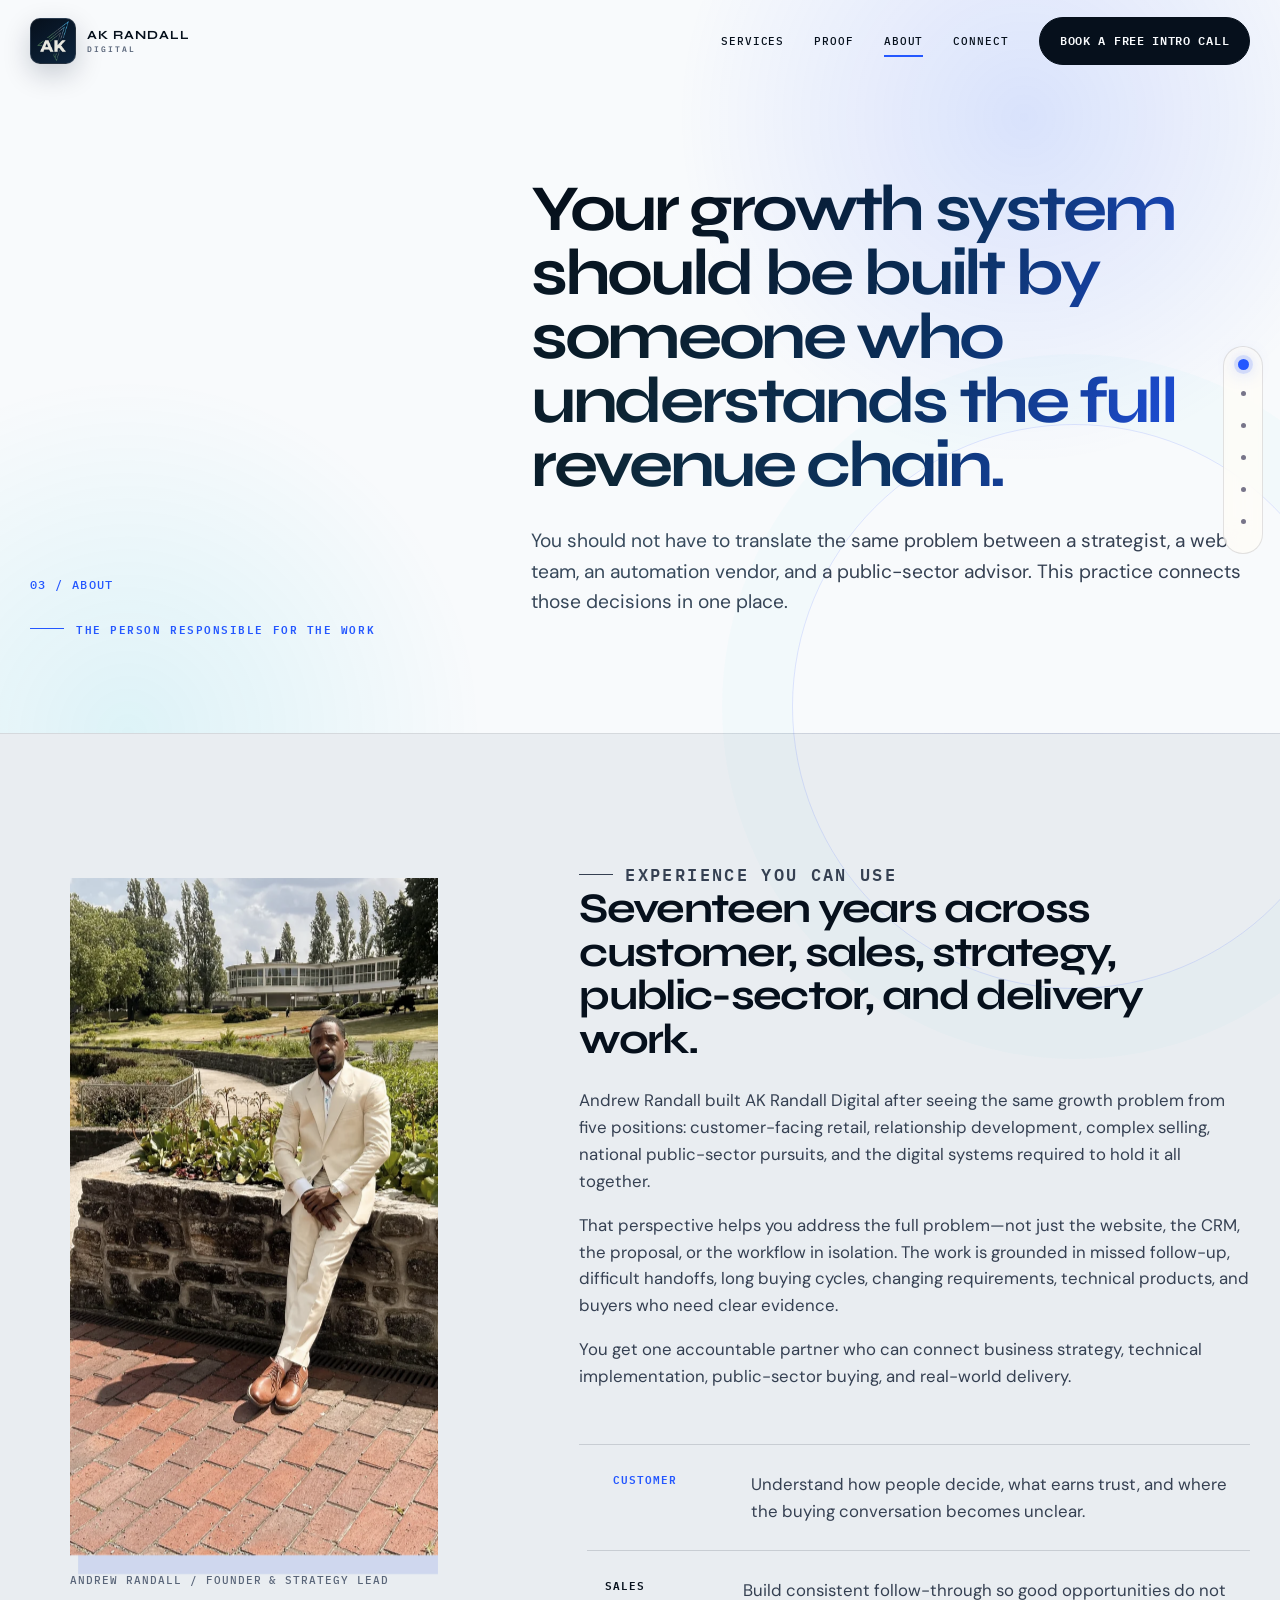
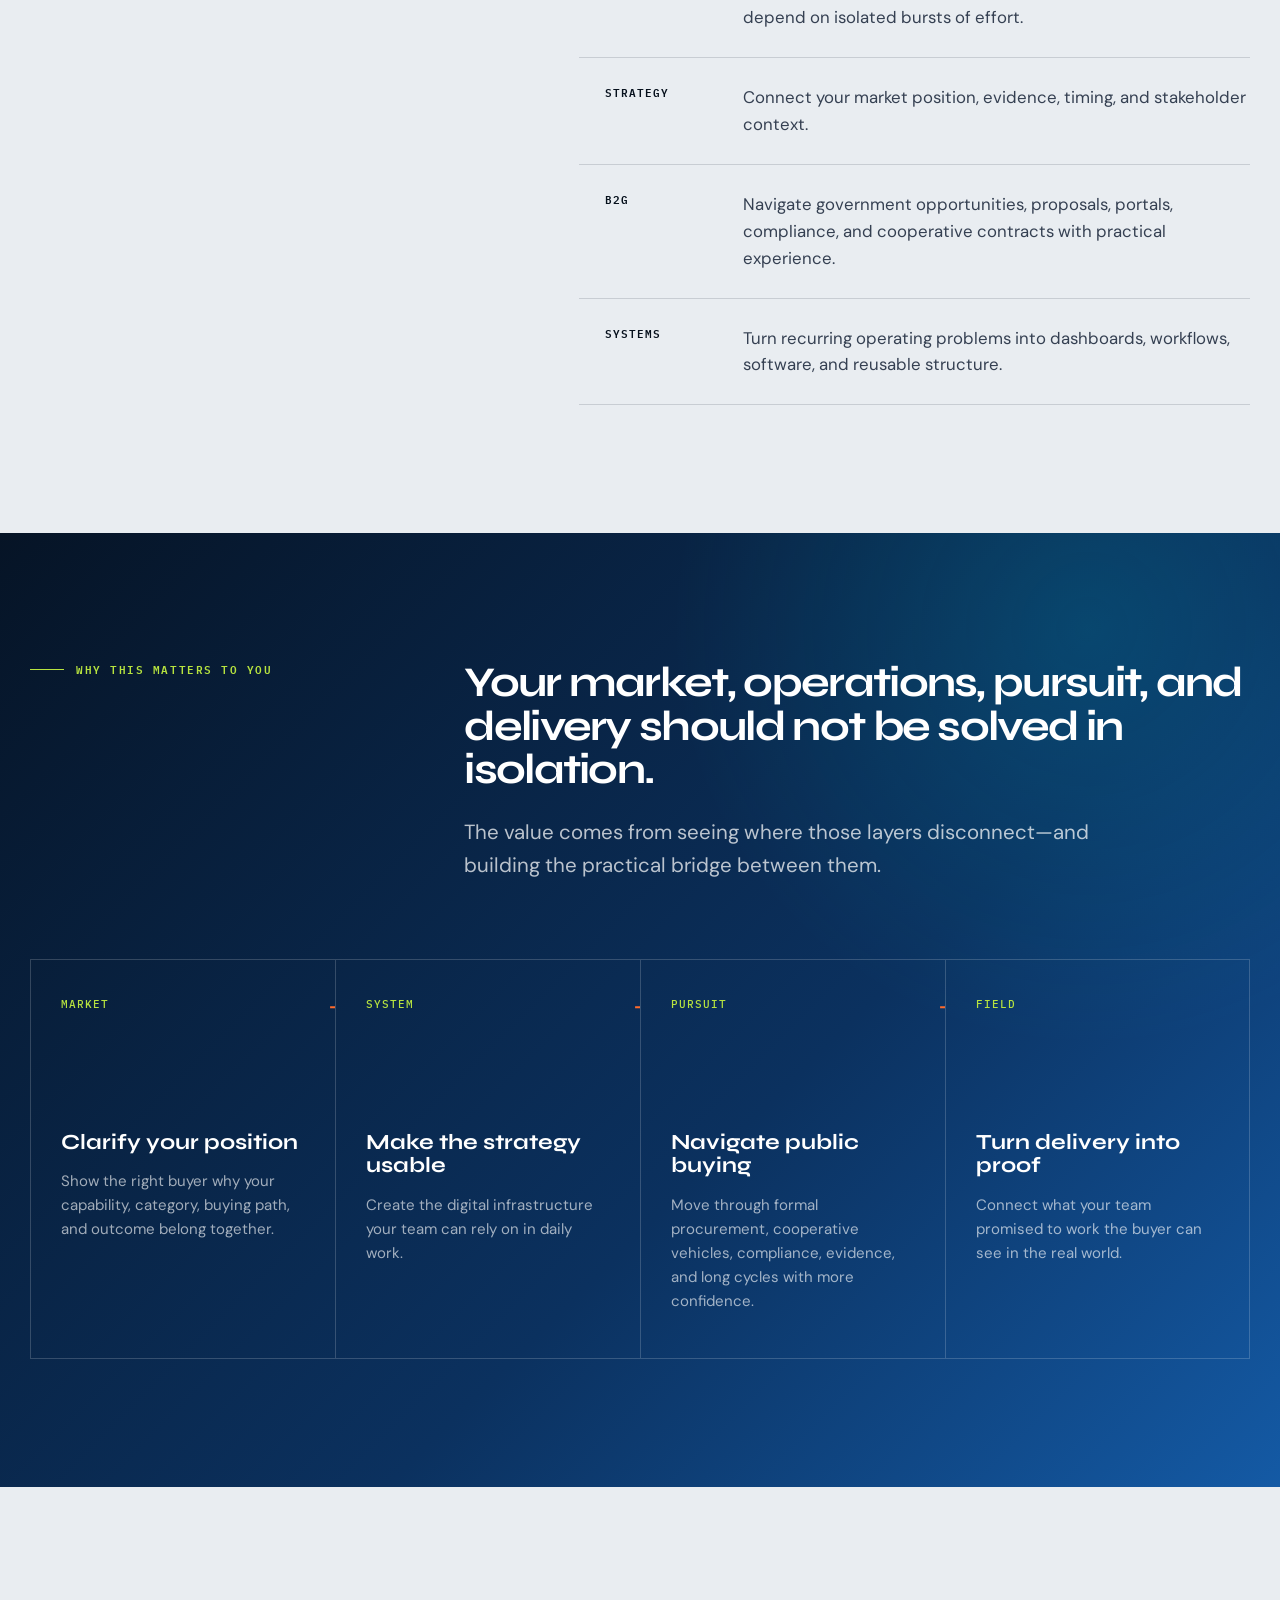
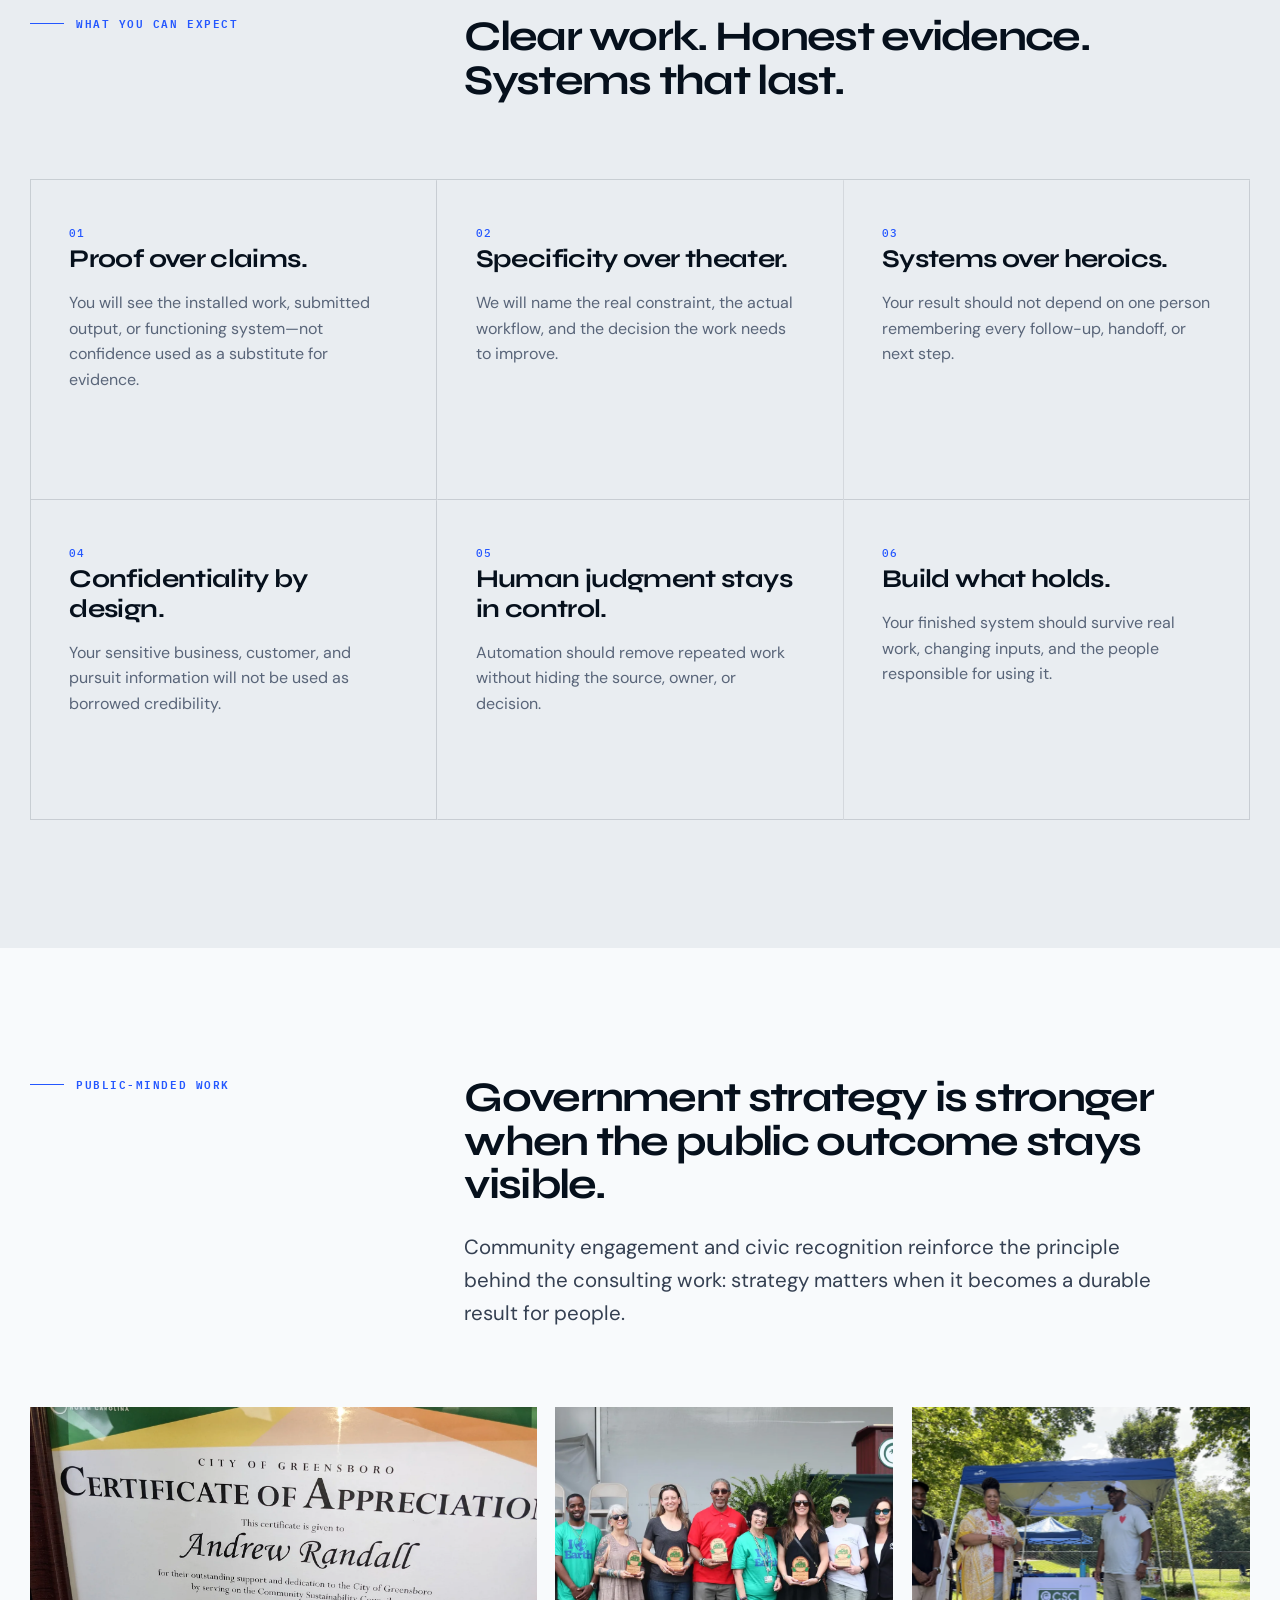
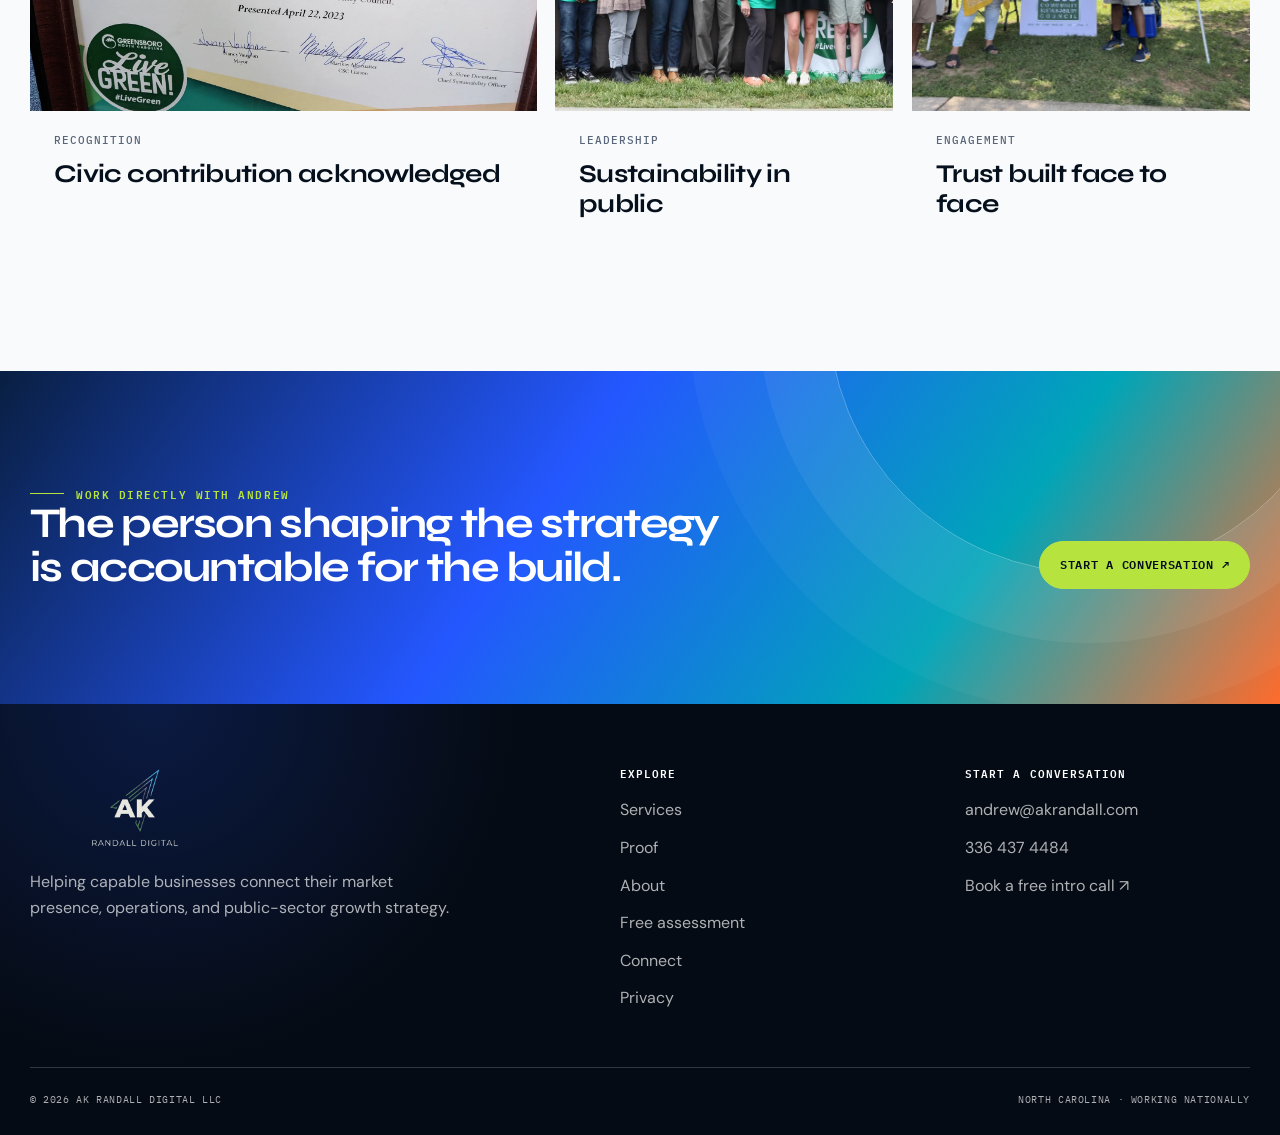
==== about.html @ aa9b0301 "install" ====
<!doctype html>
<html lang="en">
<head>
  <meta charset="utf-8"><meta name="viewport" content="width=device-width, initial-scale=1">
  <title>About Andrew Randall | AK Randall Digital</title>
  <meta name="description" content="Work directly with Andrew Randall across business strategy, digital systems, public-sector growth, and the practical work required to connect them.">
  <meta name="theme-color" content="#3D5AFE"><meta property="og:image" content="assets/brand/og-image.png"><link rel="icon" href="assets/brand/favicon.ico"><link rel="canonical" href="https://akrandall.com/about.html"><link rel="stylesheet" href="styles.css?v=20260721h"><script src="script.js?v=20260721h" defer></script>
</head>
<body>
  <a class="skip-link" href="#main">Skip to content</a>
  <header class="site-header"><div class="nav-shell"><a class="brand" href="index.html" aria-label="AK Randall Digital home"><span class="brand-mark" aria-hidden="true"><img src="akrandall_logo_pack_transparent/logo-mark-512.png" alt="" width="512" height="512"></span><span class="brand-wordmark"><strong>AK Randall</strong><small>Digital</small></span></a><button class="menu-toggle" type="button" aria-expanded="false" aria-controls="site-navigation" aria-label="Open navigation"><span></span></button><nav class="site-nav" id="site-navigation" aria-label="Primary navigation"><a href="services.html">Services</a><a href="work.html">Proof</a><a href="about.html" aria-current="page">About</a><a href="connect.html">Connect</a><a class="nav-cta" href="connect.html#schedule">Book a free intro call</a></nav></div></header>
  <main id="main">
    <section class="page-hero"><div class="wrap page-hero-grid"><div><span class="page-index">03 / ABOUT</span><p class="eyebrow" style="margin-top:24px">The person responsible for the work</p></div><div><h1 class="display">Your growth system should be built by someone who understands the full revenue chain.</h1><p class="page-intro">You should not have to translate the same problem between a strategist, a web team, an automation vendor, and a public-sector advisor. This practice connects those decisions in one place.</p></div></div></section>

    <section class="section"><div class="wrap bio-grid"><figure class="bio-photo" data-reveal><img src="assets/images/andrew-randall.webp" alt="Andrew Randall, founder of AK Randall Digital" width="1800" height="1350"><figcaption class="micro">Andrew Randall / Founder &amp; Strategy Lead</figcaption></figure><div class="bio-copy" data-reveal><p class="eyebrow">Experience you can use</p><h2 class="headline">Seventeen years across customer, sales, strategy, public-sector, and delivery work.</h2><p>Andrew Randall built AK Randall Digital after seeing the same growth problem from five positions: customer-facing retail, relationship development, complex selling, national public-sector pursuits, and the digital systems required to hold it all together.</p><p>That perspective helps you address the full problem—not just the website, the CRM, the proposal, or the workflow in isolation. The work is grounded in missed follow-up, difficult handoffs, long buying cycles, changing requirements, technical products, and buyers who need clear evidence.</p><p>You get one accountable partner who can connect business strategy, technical implementation, public-sector buying, and real-world delivery.</p><div class="timeline"><div class="timeline-item"><strong>Customer</strong><p>Understand how people decide, what earns trust, and where the buying conversation becomes unclear.</p></div><div class="timeline-item"><strong>Sales</strong><p>Build consistent follow-through so good opportunities do not depend on isolated bursts of effort.</p></div><div class="timeline-item"><strong>Strategy</strong><p>Connect your market position, evidence, timing, and stakeholder context.</p></div><div class="timeline-item"><strong>B2G</strong><p>Navigate government opportunities, proposals, portals, compliance, and cooperative contracts with practical experience.</p></div><div class="timeline-item"><strong>Systems</strong><p>Turn recurring operating problems into dashboards, workflows, software, and reusable structure.</p></div></div></div></div></section>

    <section class="section section--navy"><div class="wrap"><div class="section-heading" data-reveal><p class="eyebrow">Why this matters to you</p><div><h2 class="headline">Your market, operations, pursuit, and delivery should not be solved in isolation.</h2><p class="lead">The value comes from seeing where those layers disconnect—and building the practical bridge between them.</p></div></div><div class="chain"><article class="chain-step" data-reveal><span class="micro">MARKET</span><h3>Clarify your position</h3><p>Show the right buyer why your capability, category, buying path, and outcome belong together.</p></article><article class="chain-step" data-reveal><span class="micro">SYSTEM</span><h3>Make the strategy usable</h3><p>Create the digital infrastructure your team can rely on in daily work.</p></article><article class="chain-step" data-reveal><span class="micro">PURSUIT</span><h3>Navigate public buying</h3><p>Move through formal procurement, cooperative vehicles, compliance, evidence, and long cycles with more confidence.</p></article><article class="chain-step" data-reveal><span class="micro">FIELD</span><h3>Turn delivery into proof</h3><p>Connect what your team promised to work the buyer can see in the real world.</p></article></div></div></section>

    <section class="section"><div class="wrap"><div class="section-heading" data-reveal><p class="eyebrow">What you can expect</p><div><h2 class="headline">Clear work. Honest evidence. Systems that last.</h2></div></div><div class="values-grid"><article class="value-card" data-reveal><span class="card-number">01</span><h3 class="subhead">Proof over claims.</h3><p>You will see the installed work, submitted output, or functioning system—not confidence used as a substitute for evidence.</p></article><article class="value-card" data-reveal><span class="card-number">02</span><h3 class="subhead">Specificity over theater.</h3><p>We will name the real constraint, the actual workflow, and the decision the work needs to improve.</p></article><article class="value-card" data-reveal><span class="card-number">03</span><h3 class="subhead">Systems over heroics.</h3><p>Your result should not depend on one person remembering every follow-up, handoff, or next step.</p></article><article class="value-card" data-reveal><span class="card-number">04</span><h3 class="subhead">Confidentiality by design.</h3><p>Your sensitive business, customer, and pursuit information will not be used as borrowed credibility.</p></article><article class="value-card" data-reveal><span class="card-number">05</span><h3 class="subhead">Human judgment stays in control.</h3><p>Automation should remove repeated work without hiding the source, owner, or decision.</p></article><article class="value-card" data-reveal><span class="card-number">06</span><h3 class="subhead">Build what holds.</h3><p>Your finished system should survive real work, changing inputs, and the people responsible for using it.</p></article></div></div></section>

    <section class="section section--white"><div class="wrap"><div class="section-heading" data-reveal><p class="eyebrow">Public-minded work</p><div><h2 class="headline">Government strategy is stronger when the public outcome stays visible.</h2><p class="lead">Community engagement and civic recognition reinforce the principle behind the consulting work: strategy matters when it becomes a durable result for people.</p></div></div><div class="recognition-grid"><article class="recognition-card" data-reveal><img src="assets/images/civic-recognition.webp" alt="Certificate of appreciation recognizing civic contribution" loading="lazy"><div><p class="micro muted">Recognition</p><h3 class="subhead">Civic contribution acknowledged</h3></div></article><article class="recognition-card" data-reveal><img src="assets/images/community-leadership.webp" alt="Community environmental leadership award gathering" loading="lazy"><div><p class="micro muted">Leadership</p><h3 class="subhead">Sustainability in public</h3></div></article><article class="recognition-card" data-reveal><img src="assets/images/community-engagement.webp" alt="Community information and engagement table" loading="lazy"><div><p class="micro muted">Engagement</p><h3 class="subhead">Trust built face to face</h3></div></article></div></div></section>

    <section class="cta-band"><div class="wrap cta-grid"><div><p class="eyebrow">Work directly with Andrew</p><h2 class="headline">The person shaping the strategy is accountable for the build.</h2></div><a class="button button--sage" href="connect.html">Start a conversation ↗</a></div></section>
  </main>
  <footer class="site-footer"><div class="wrap"><div class="footer-grid"><div class="footer-brand"><img src="assets/brand/logo-header.webp" alt="AK Randall Digital" width="640" height="240"><p>Helping capable businesses connect their market presence, operations, and public-sector growth strategy.</p></div><nav class="footer-links" aria-label="Footer"><strong>Explore</strong><a href="services.html">Services</a><a href="work.html">Proof</a><a href="about.html">About</a><a href="assessment.html">Free assessment</a><a href="connect.html">Connect</a></nav><div class="footer-links"><strong>Start a conversation</strong><a href="mailto:andrew@akrandall.com">andrew@akrandall.com</a><a href="tel:+13364374484">336 437 4484</a><a href="connect.html#schedule">Book a free intro call ↗</a></div></div><div class="footer-bottom"><span>© <span data-year></span> AK Randall Digital LLC</span><span>North Carolina · Working nationally</span></div></div></footer>
</body></html>
---- styles.css ----
@import url('https://fonts.googleapis.com/css2?family=DM+Sans:opsz,wght@9..40,400;9..40,500;9..40,600&family=IBM+Plex+Mono:wght@400;500;600&family=Syne:wght@600;700;800&display=swap');

:root {
  --paper: #e9edf1;
  --paper-bright: #f8fafc;
  --ink: #06101c;
  --navy: #0a1d3b;
  --blue: #2457ff;
  --sage: #b7e33f;
  --violet: #246fa8;
  --coral: #ff6b2c;
  --cyan: #00b8d4;
  --muted: #596579;
  --line: rgba(6, 16, 28, 0.14);
  --line-light: rgba(255, 255, 255, 0.18);
  --display: 'Syne', sans-serif;
  --body: 'DM Sans', sans-serif;
  --mono: 'IBM Plex Mono', monospace;
  --wrap: min(1220px, calc(100% - 48px));
  --shadow: 0 34px 100px rgba(5, 22, 45, 0.2);
  --electric: linear-gradient(125deg, #091f42 0%, #2457ff 42%, #00a5b8 74%, #ff6b2c 100%);
}

* { box-sizing: border-box; }
html { scroll-behavior: smooth; }
body {
  margin: 0;
  color: var(--ink);
  background: var(--paper);
  font-family: var(--body);
  font-size: 16px;
  line-height: 1.6;
  -webkit-font-smoothing: antialiased;
}
body.has-pointer-ambient::before { content: ''; position: fixed; z-index: 150; inset: 0; pointer-events: none; background: radial-gradient(380px circle at var(--pointer-x,50vw) var(--pointer-y,50vh), rgba(64,214,255,.11), transparent 70%); mix-blend-mode: screen; }
body.nav-open { overflow: hidden; }
img, video { display: block; max-width: 100%; }
a { color: inherit; }
button, input, textarea { font: inherit; }
button { color: inherit; }
::selection { color: var(--ink); background: var(--sage); }

.skip-link {
  position: fixed;
  top: 10px;
  left: 10px;
  z-index: 1000;
  padding: 10px 14px;
  color: white;
  background: var(--ink);
  transform: translateY(-150%);
}
.skip-link:focus { transform: translateY(0); }
:focus-visible { outline: 3px solid var(--sage); outline-offset: 4px; }

.site-header {
  position: fixed;
  inset: 0 0 auto;
  z-index: 100;
  border-bottom: 1px solid transparent;
  transition: background .25s ease, border-color .25s ease, transform .25s ease;
}
.site-header.is-scrolled {
  background: rgba(233, 237, 241, .9);
  border-color: var(--line);
  backdrop-filter: blur(18px);
}
.nav-shell {
  width: var(--wrap);
  height: 82px;
  margin: auto;
  display: flex;
  align-items: center;
  justify-content: space-between;
  gap: 30px;
}
.brand { display: inline-flex; align-items: center; gap: 11px; color: var(--ink); text-decoration: none; }
.brand-mark { display: grid; flex: 0 0 46px; width: 46px; height: 46px; place-items: center; overflow: hidden; border: 1px solid rgba(255,255,255,.12); border-radius: 10px; background: linear-gradient(145deg,#06101c,#0d243d); box-shadow: 0 10px 28px rgba(5,22,45,.2); }
.brand-mark img { width: 40px; height: 40px; object-fit: contain; }
.brand-wordmark { display: grid; gap: 3px; line-height: 1; text-transform: uppercase; }
.brand-wordmark strong { font: 700 .78rem/1 var(--display); letter-spacing: .08em; }
.brand-wordmark small { color: var(--muted); font: 600 .52rem/1 var(--mono); letter-spacing: .24em; }
.site-nav { display: flex; align-items: center; gap: 30px; }
.site-nav > a:not(.nav-cta) {
  position: relative;
  color: var(--ink);
  font: 500 .71rem/1 var(--mono);
  letter-spacing: .08em;
  text-decoration: none;
  text-transform: uppercase;
}
.site-nav > a:not(.nav-cta)::after {
  content: '';
  position: absolute;
  top: calc(100% + 8px);
  left: 0;
  width: 100%;
  height: 2px;
  background: var(--blue);
  transform: scaleX(0);
  transform-origin: right;
  transition: transform .25s ease;
}
.site-nav > a:hover::after,
.site-nav > a[aria-current='page']::after { transform: scaleX(1); transform-origin: left; }
.nav-cta, .button {
  display: inline-flex;
  min-height: 48px;
  align-items: center;
  justify-content: center;
  gap: 10px;
  border: 1px solid var(--ink);
  border-radius: 100px;
  padding: 13px 20px;
  color: var(--paper-bright);
  background: var(--ink);
  font: 600 .72rem/1 var(--mono);
  letter-spacing: .06em;
  text-decoration: none;
  text-transform: uppercase;
  transition: transform .2s ease, color .2s ease, background .2s ease;
}
.button:hover, .nav-cta:hover { transform: translate3d(var(--mag-x,0),calc(var(--mag-y,0) - 2px),0); background: var(--navy); }
.button, .nav-cta { transform: translate3d(var(--mag-x,0),var(--mag-y,0),0); will-change: transform; }
.button--blue { border-color: var(--blue); background: linear-gradient(120deg,var(--blue),#087fbd); box-shadow: 0 12px 34px rgba(36,87,255,.24); }
.button--sage { border-color: var(--sage); color: var(--ink); background: var(--sage); }
.button--ghost { border-color: var(--line); color: var(--ink); background: transparent; }
.button--ghost:hover { color: white; background: var(--ink); }
.button--light { border-color: white; color: var(--ink); background: white; }
.menu-toggle {
  display: none;
  width: 46px;
  height: 46px;
  border: 1px solid var(--line);
  border-radius: 50%;
  background: transparent;
}
.menu-toggle span,
.menu-toggle::before,
.menu-toggle::after {
  content: '';
  display: block;
  width: 18px;
  height: 1px;
  margin: 5px auto;
  background: currentColor;
  transition: transform .2s ease, opacity .2s ease;
}
.menu-toggle[aria-expanded='true'] span { opacity: 0; }
.menu-toggle[aria-expanded='true']::before { transform: translateY(6px) rotate(45deg); }
.menu-toggle[aria-expanded='true']::after { transform: translateY(-6px) rotate(-45deg); }
.menu-toggle[aria-expanded='true'] { color: white; border-color: rgba(255,255,255,.45); }

main { overflow-x: clip; overflow-y: visible; }
.wrap { width: var(--wrap); margin-inline: auto; }
.section { padding: clamp(88px, 10vw, 150px) 0; }
.section--tight { padding: clamp(64px, 7vw, 100px) 0; }
.section--white { background: var(--paper-bright); }
.section--navy { color: white; background: var(--navy); }
.section--ink { color: white; background: var(--ink); }
.section-heading {
  display: grid;
  grid-template-columns: minmax(180px, .65fr) minmax(0, 1.35fr);
  gap: 56px;
  align-items: start;
  margin-bottom: clamp(44px, 6vw, 84px);
}
.eyebrow {
  display: flex;
  align-items: center;
  gap: 12px;
  margin: 0;
  color: var(--blue);
  font: 600 .69rem/1.5 var(--mono);
  letter-spacing: .14em;
  text-transform: uppercase;
}
.eyebrow::before { content: ''; width: 34px; height: 1px; background: currentColor; }
.section--navy .eyebrow, .section--ink .eyebrow { color: var(--sage); }
.display {
  margin: 0;
  font: 700 clamp(2.25rem, 5.1vw, 5.25rem)/.98 var(--display);
  letter-spacing: -.052em;
}
.display--small { font-size: clamp(2rem, 4vw, 4rem); }
.headline {
  margin: 0;
  font: 700 clamp(1.8rem, 3.3vw, 3.45rem)/1.03 var(--display);
  letter-spacing: -.04em;
}
.subhead {
  margin: 0;
  font: 700 clamp(1.3rem, 2vw, 1.8rem)/1.16 var(--display);
  letter-spacing: -.025em;
}
.lead { max-width: 690px; margin: 24px 0 0; color: #354052; font-size: clamp(1.05rem, 1.6vw, 1.28rem); line-height: 1.62; }
.section--navy .lead, .section--ink .lead { color: rgba(255,255,255,.72); }
.micro { font: 500 .68rem/1.5 var(--mono); letter-spacing: .09em; text-transform: uppercase; }
.muted { color: var(--muted); }

.hero {
  position: relative;
  min-height: 800px;
  padding: 96px 0 58px;
  background: var(--paper-bright);
}
.hero::after {
  content: '';
  position: absolute;
  right: 0;
  bottom: 0;
  width: 36%;
  height: 22%;
  background: var(--sage);
  clip-path: polygon(48% 0,100% 0,100% 100%,0 100%);
  opacity: .18;
}
.hero-grid { display: grid; grid-template-columns: minmax(0, 1.18fr) minmax(360px, .82fr); gap: clamp(46px, 6vw, 86px); align-items: center; }
.hero-copy, .hero-media { min-width: 0; }
.hero-copy { position: relative; z-index: 2; }
.hero-title { margin: 22px 0 0; font: 800 clamp(3.2rem, 5.7vw, 5.5rem)/.89 var(--display); letter-spacing: -.067em; }
.hero-title .outline { display: block; color: transparent; -webkit-text-stroke: 1.5px var(--ink); }
.hero-title .accent { color: var(--blue); }
.hero-actions { display: flex; flex-wrap: wrap; gap: 12px; margin-top: 30px; }
.hero-note { max-width: 600px; margin: 26px 0 0; color: #344054; font-size: 1.12rem; }
.hero-trust, .conversion-microcopy { margin: 18px 0 0; color: var(--muted); font: 600 .62rem/1.5 var(--mono); letter-spacing: .07em; text-transform: uppercase; }
.hero-media { position: relative; min-height: 540px; }
.hero-photo {
  position: absolute;
  inset: 0 0 70px 44px;
  overflow: hidden;
  border-radius: 3px;
  background: var(--navy);
  box-shadow: var(--shadow);
}
.hero-photo img { width: 100%; height: 100%; object-fit: cover; filter: saturate(.75) contrast(1.08); }
.hero-photo::after { content: ''; position: absolute; inset: 0; background: linear-gradient(180deg, transparent 45%, rgba(8,12,18,.68)); }
.hero-caption { position: absolute; right: 24px; bottom: 190px; left: 74px; z-index: 2; display: flex; align-items: end; justify-content: space-between; gap: 20px; color: white; }
.hero-caption strong { max-width: 300px; font: 600 1.28rem/1.25 var(--display); }
.hero-coordinate {
  position: absolute;
  right: -28px;
  top: 60px;
  writing-mode: vertical-rl;
  color: var(--muted);
  font: 500 .63rem/1 var(--mono);
  letter-spacing: .12em;
  text-transform: uppercase;
}
.system-card {
  position: absolute;
  z-index: 4;
  right: -18px;
  bottom: 0;
  width: min(340px, 78%);
  padding: 24px;
  color: white;
  background: var(--navy);
  box-shadow: var(--shadow);
}
.system-card-top { display: flex; justify-content: space-between; gap: 16px; margin-bottom: 28px; color: var(--sage); }
.system-lines { display: grid; gap: 9px; }
.system-lines span { display: block; height: 6px; border-radius: 99px; background: rgba(255,255,255,.16); }
.system-lines span:nth-child(1) { width: 86%; }
.system-lines span:nth-child(2) { width: 64%; background: var(--sage); }
.system-lines span:nth-child(3) { width: 74%; }
.system-lines span:nth-child(4) { width: 48%; background: var(--blue); }
.proof-strip { border-block: 1px solid var(--line); background: var(--paper); }
.proof-grid { display: grid; grid-template-columns: repeat(4, 1fr); }
.proof-item { padding: 30px 28px; border-left: 1px solid var(--line); }
.proof-item:last-child { border-right: 1px solid var(--line); }
.proof-item strong { display: block; color: var(--navy); font: 700 clamp(1.65rem, 3vw, 2.65rem)/1 var(--display); letter-spacing: -.04em; }
.proof-item span { display: block; margin-top: 8px; color: var(--muted); font: 500 .64rem/1.45 var(--mono); letter-spacing: .08em; text-transform: uppercase; }
.proof-strip-note { max-width: 920px; margin: 0; padding: 16px 28px 19px; color: #697482; border-left: 1px solid var(--line); font: 500 .62rem/1.65 var(--mono); letter-spacing: .035em; }

.problem-grid, .service-grid, .values-grid { display: grid; grid-template-columns: repeat(3, 1fr); border-top: 1px solid var(--line); border-left: 1px solid var(--line); }
.problem-card, .service-card, .value-card { min-height: 320px; padding: clamp(28px, 3vw, 44px); border-right: 1px solid var(--line); border-bottom: 1px solid var(--line); }
.problem-card { display: flex; flex-direction: column; justify-content: space-between; }
.card-number { color: var(--blue); font: 500 .67rem/1 var(--mono); letter-spacing: .1em; }
.card-link { display: inline-flex; align-items: center; gap: 8px; margin-top: 24px; color: var(--navy); font: 600 .72rem/1.3 var(--mono); letter-spacing: .05em; text-decoration: none; text-transform: uppercase; }
.card-link::after { content: '↗'; transition: transform .2s ease; }
.card-link:hover::after { transform: translate(3px,-3px); }
.problem-card p, .service-card p, .value-card p { color: var(--muted); }
.audience-grid { display: grid; grid-template-columns: 1fr 1fr; gap: 18px; }
.audience-card { position: relative; min-height: 520px; overflow: hidden; padding: clamp(34px, 5vw, 64px); color: white; background: var(--navy); }
.audience-card:nth-child(2) { color: var(--ink); background: var(--sage); }
.audience-card .micro { opacity: .7; }
.audience-card h3 { max-width: 13ch; margin: 120px 0 18px; font: 700 clamp(2rem, 4vw, 4rem)/.98 var(--display); letter-spacing: -.045em; }
.audience-card p { max-width: 500px; }
.audience-arrow { position: absolute; top: 34px; right: 38px; font: 400 2.8rem/1 var(--body); }

.chain { display: grid; grid-template-columns: repeat(4, 1fr); }
.chain-step { position: relative; min-height: 300px; padding: 30px; border-block: 1px solid var(--line-light); border-left: 1px solid var(--line-light); }
.chain-step:last-child { border-right: 1px solid var(--line-light); }
.chain-step::after { content: '→'; position: absolute; top: 28px; right: -14px; z-index: 2; color: var(--sage); font-size: 1.6rem; }
.chain-step:last-child::after { display: none; }
.chain-step h3 { margin: 115px 0 12px; font: 700 1.35rem/1.1 var(--display); }
.chain-step p { color: rgba(255,255,255,.62); font-size: .94rem; }
.chain-step .micro { color: var(--sage); }

.media-feature { display: grid; grid-template-columns: minmax(0, 1.4fr) minmax(320px, .6fr); min-height: 650px; background: var(--ink); }
.media-feature-visual { position: relative; min-height: 580px; overflow: hidden; }
.media-feature-visual video, .media-feature-visual img { width: 100%; height: 100%; object-fit: cover; }
.media-feature-visual::after { content: ''; position: absolute; inset: 0; background: linear-gradient(90deg, transparent 60%, rgba(8,12,18,.65)); pointer-events: none; }
.media-feature-copy { align-self: center; padding: clamp(40px, 6vw, 82px); color: white; }
.media-feature-copy p { color: rgba(255,255,255,.67); }
.media-control { position: absolute; z-index: 3; left: 24px; bottom: 24px; border: 1px solid rgba(255,255,255,.5); border-radius: 100px; padding: 10px 14px; color: white; background: rgba(8,12,18,.6); font: 500 .66rem/1 var(--mono); letter-spacing: .07em; text-transform: uppercase; }

.quote { max-width: 1000px; margin: auto; text-align: center; }
.quote blockquote { margin: 0; font: 700 clamp(2rem, 4.5vw, 4.5rem)/1.02 var(--display); letter-spacing: -.05em; }
.quote blockquote span { color: var(--blue); }
.quote p { margin-top: 24px; color: var(--muted); }

.page-hero { padding: 178px 0 96px; background: var(--paper-bright); border-bottom: 1px solid var(--line); }
.page-hero-grid { display: grid; grid-template-columns: .75fr 1.25fr; gap: 70px; align-items: end; }
.page-index { color: var(--blue); font: 500 .72rem/1 var(--mono); letter-spacing: .12em; }
.page-intro { max-width: 720px; margin-top: 28px; color: #354052; font-size: 1.2rem; }
.service-row { display: grid; grid-template-columns: 170px minmax(0,1fr) minmax(260px,.65fr); gap: 40px; padding: 44px 0; border-top: 1px solid var(--line); align-items: start; }
.service-row:last-child { border-bottom: 1px solid var(--line); }
.service-row h3 { margin: 0; font: 700 clamp(1.5rem, 2.6vw, 2.6rem)/1.06 var(--display); letter-spacing: -.035em; }
.service-row p { margin: 0; color: var(--muted); }
.tier-grid { display: grid; grid-template-columns: repeat(3,1fr); gap: 18px; }
.tier-card { min-height: 400px; padding: 36px; border: 1px solid var(--line); background: var(--paper-bright); }
.tier-card.is-featured { color: white; border-color: var(--navy); background: var(--navy); transform: translateY(-18px); }
.tier-card.is-featured p, .tier-card.is-featured li { color: rgba(255,255,255,.7); }
.tier-card ul { padding: 0; list-style: none; }
.tier-card li { padding: 10px 0; color: var(--muted); border-bottom: 1px solid var(--line); }
.tier-card.is-featured li { border-color: var(--line-light); }

.sr-only { position: absolute !important; width: 1px !important; height: 1px !important; padding: 0 !important; margin: -1px !important; overflow: hidden !important; clip: rect(0,0,0,0) !important; white-space: nowrap !important; border: 0 !important; }

.coverage-section { position: relative; padding: clamp(86px,10vw,154px) 0; color: white; background: #08111f; overflow: hidden; }
.coverage-section::before { content: ''; position: absolute; top: -280px; right: -200px; width: 760px; height: 760px; border-radius: 50%; background: radial-gradient(circle, rgba(34,119,209,.23), transparent 68%); pointer-events: none; }
.coverage-heading { position: relative; z-index: 1; display: grid; grid-template-columns: minmax(0,1.3fr) minmax(280px,.7fr); gap: clamp(40px,8vw,120px); align-items: end; margin-bottom: 64px; }
.coverage-heading .eyebrow { color: var(--sage); }
.coverage-heading .headline { max-width: 900px; margin: 18px 0 0; }
.coverage-heading .lead { margin: 0; color: rgba(255,255,255,.68); }
.coverage-metrics { position: relative; z-index: 2; display: grid; grid-template-columns: repeat(4,1fr); margin-bottom: -1px; border: 1px solid rgba(255,255,255,.14); background: rgba(8,17,31,.82); backdrop-filter: blur(12px); }
.coverage-metrics > div { min-height: 126px; display: grid; align-content: center; gap: 6px; padding: 24px 30px; border-right: 1px solid rgba(255,255,255,.14); }
.coverage-metrics > div:last-child { border-right: 0; }
.coverage-metrics strong { font: 700 clamp(2.15rem,4vw,3.55rem)/.9 var(--display); color: var(--sage); letter-spacing: -.04em; }
.coverage-metrics span { color: rgba(255,255,255,.58); font: 500 .64rem/1.4 var(--mono); letter-spacing: .08em; text-transform: uppercase; }
.coverage-stage { position: relative; z-index: 1; display: grid; grid-template-columns: minmax(0,1fr) 350px; min-height: 690px; border: 1px solid rgba(255,255,255,.14); background: #0c1625; box-shadow: 0 38px 90px rgba(0,0,0,.32); }
.coverage-map-frame { position: relative; min-width: 0; min-height: 690px; overflow: hidden; background: radial-gradient(circle at 40% 40%, #172a45, #08111f 70%); }
.coverage-map-frame::after { content: ''; position: absolute; inset: 0; z-index: 2; box-shadow: inset 0 0 90px rgba(4,9,17,.54); pointer-events: none; }
.coverage-map-kicker { position: absolute; z-index: 5; top: 20px; right: 74px; left: 22px; display: flex; justify-content: space-between; gap: 20px; color: rgba(255,255,255,.72); font: 500 .6rem/1 var(--mono); letter-spacing: .11em; text-transform: uppercase; pointer-events: none; }
.coverage-map-canvas { position: absolute; inset: 0; width: 100%; height: 100%; }
.coverage-map-loader, .coverage-map-fallback { position: absolute; inset: 0; z-index: 4; display: grid; place-content: center; justify-items: center; gap: 16px; text-align: center; background: radial-gradient(circle at 50% 46%, #172a45, #08111f 72%); transition: opacity .45s ease, visibility .45s ease; }
.coverage-map-loader span { width: 34px; height: 34px; border: 1px solid rgba(255,255,255,.24); border-top-color: var(--sage); border-radius: 50%; animation: coverage-spin 1s linear infinite; }
.coverage-map-loader p { margin: 0; color: rgba(255,255,255,.6); font: 500 .62rem/1 var(--mono); letter-spacing: .1em; text-transform: uppercase; }
.map-ready .coverage-map-loader { opacity: 0; visibility: hidden; }
.coverage-map-fallback { display: none; padding: 40px; }
.coverage-map-fallback strong { font: 700 1.7rem/1 var(--display); }
.coverage-map-fallback span { max-width: 300px; color: rgba(255,255,255,.62); }
.map-unavailable .coverage-map-loader { display: none; }
.map-unavailable .coverage-map-fallback { display: grid; }
@keyframes coverage-spin { to { transform: rotate(360deg); } }

.coverage-console { display: flex; flex-direction: column; min-width: 0; border-left: 1px solid rgba(255,255,255,.14); background: #0d1726; }
.coverage-control-block { padding: 30px; border-bottom: 1px solid rgba(255,255,255,.13); }
.coverage-control-block > .micro { margin: 0 0 18px; color: rgba(255,255,255,.5); }
.coverage-year-line { display: flex; align-items: end; justify-content: space-between; gap: 20px; margin-bottom: 26px; }
.coverage-year-line .micro { color: rgba(255,255,255,.5); }
.coverage-year-line output { font: 700 2.55rem/.9 var(--display); letter-spacing: -.04em; color: var(--sage); }
.coverage-range { width: 100%; height: 22px; margin: 0; appearance: none; background: transparent; cursor: ew-resize; }
.coverage-range::-webkit-slider-runnable-track { height: 2px; background: linear-gradient(90deg,var(--sage),rgba(255,255,255,.22)); }
.coverage-range::-webkit-slider-thumb { width: 17px; height: 17px; margin-top: -7px; appearance: none; border: 4px solid #0d1726; border-radius: 50%; background: var(--sage); box-shadow: 0 0 0 1px var(--sage); }
.coverage-range::-moz-range-track { height: 2px; background: rgba(255,255,255,.22); }
.coverage-range::-moz-range-progress { height: 2px; background: var(--sage); }
.coverage-range::-moz-range-thumb { width: 11px; height: 11px; border: 4px solid #0d1726; border-radius: 50%; background: var(--sage); box-shadow: 0 0 0 1px var(--sage); }
.coverage-year-ticks { display: flex; justify-content: space-between; color: rgba(255,255,255,.4); font: 500 .56rem/1 var(--mono); }
.coverage-play { display: flex; align-items: center; gap: 10px; width: 100%; margin-top: 24px; padding: 13px 15px; border: 1px solid rgba(255,255,255,.23); color: white; background: transparent; font: 600 .62rem/1 var(--mono); letter-spacing: .06em; text-transform: uppercase; cursor: pointer; transition: border-color .2s ease, background .2s ease; }
.coverage-play:hover, .coverage-play:focus-visible { border-color: var(--sage); background: rgba(95,197,151,.08); }
.coverage-play i { width: 0; height: 0; border-top: 5px solid transparent; border-bottom: 5px solid transparent; border-left: 8px solid var(--sage); }
.coverage-play.is-playing i { width: 8px; height: 10px; border: 0; border-right: 3px solid var(--sage); border-left: 3px solid var(--sage); }
.coverage-filters { display: grid; grid-template-columns: 1fr 1fr; gap: 8px; }
.coverage-filters button { display: flex; align-items: center; gap: 8px; min-width: 0; padding: 10px; border: 1px solid rgba(255,255,255,.12); color: rgba(255,255,255,.68); background: transparent; font: 500 .58rem/1.25 var(--mono); text-align: left; cursor: pointer; }
.coverage-filters button:hover, .coverage-filters button[aria-pressed='true'] { color: white; border-color: rgba(255,255,255,.42); background: rgba(255,255,255,.07); }
.coverage-filters button > span { flex: 0 0 auto; width: 7px; height: 7px; border-radius: 50%; background: var(--filter-color); box-shadow: 0 0 12px var(--filter-color); }
.coverage-layers { display: grid; grid-template-columns: 1fr 1fr; gap: 7px; }
.coverage-layers button { display: grid; grid-template-columns: 24px 1fr; align-items: center; gap: 8px; min-width: 0; padding: 12px 10px; border: 1px solid rgba(255,255,255,.13); color: rgba(255,255,255,.62); background: transparent; font: 600 .58rem/1 var(--mono); letter-spacing: .04em; text-align: left; text-transform: uppercase; cursor: pointer; transition: color .2s ease, border-color .2s ease, background .2s ease; }
.coverage-layers button > span { color: rgba(255,255,255,.34); font-size: .53rem; }
.coverage-layers button:hover, .coverage-layers button:focus-visible, .coverage-layers button[aria-pressed='true'] { color: white; border-color: rgba(183,227,63,.68); background: linear-gradient(120deg,rgba(36,87,255,.26),rgba(0,184,212,.18)); }
.coverage-layers button[aria-pressed='true'] > span { color: var(--sage); }
.coverage-play:disabled, .coverage-range:disabled { cursor: not-allowed; opacity: .38; }
.map-timeline-disabled .coverage-year-ticks { opacity: .25; }
.coverage-record { margin-top: auto; max-height: 293px; overflow: auto; }
.coverage-record summary { position: sticky; top: 0; z-index: 1; display: flex; justify-content: space-between; gap: 14px; padding: 18px 30px; color: rgba(255,255,255,.76); background: #0d1726; border-top: 1px solid rgba(255,255,255,.13); font: 600 .6rem/1.4 var(--mono); letter-spacing: .06em; text-transform: uppercase; cursor: pointer; list-style: none; }
.coverage-record summary::-webkit-details-marker { display: none; }
.coverage-record[open] summary span:last-child { transform: rotate(45deg); }
.coverage-record ul { display: grid; gap: 0; margin: 0; padding: 0 24px 18px; list-style: none; }
.coverage-record li { display: grid; grid-template-columns: 10px 1fr; gap: 11px; padding: 13px 0; border-top: 1px solid rgba(255,255,255,.09); }
.coverage-list-marker { width: 7px; height: 7px; margin-top: 5px; border-radius: 50%; background: var(--marker-color); }
.coverage-list-copy { display: grid; gap: 3px; min-width: 0; }
.coverage-list-copy strong { color: white; font-size: .76rem; }
.coverage-list-copy > span { color: rgba(255,255,255,.46); font: 500 .55rem/1.45 var(--mono); }
.coverage-key { position: relative; z-index: 1; display: grid; grid-template-columns: repeat(3,1fr); border-right: 1px solid rgba(255,255,255,.14); border-bottom: 1px solid rgba(255,255,255,.14); border-left: 1px solid rgba(255,255,255,.14); }
.coverage-key p { display: grid; grid-template-columns: 30px 1fr; gap: 14px; margin: 0; padding: 24px 28px; color: rgba(255,255,255,.52); font-size: .78rem; border-right: 1px solid rgba(255,255,255,.14); }
.coverage-key p:last-child { border-right: 0; }
.coverage-key strong { display: block; color: rgba(255,255,255,.9); font-size: .78rem; }
.coverage-key-icon { grid-row: span 2; display: block; position: relative; width: 24px; height: 24px; }
.coverage-key-icon--height::before { content: ''; position: absolute; bottom: 2px; left: 8px; width: 8px; height: 20px; background: linear-gradient(var(--sage),rgba(95,197,151,.2)); transform: skewY(-20deg); }
.coverage-key-icon--color { border-radius: 50%; background: conic-gradient(#2277D1 0 20%,#5FC597 20% 40%,#8A70FF 40% 60%,#FFB84D 60% 80%,#FF6B5F 80%); }
.coverage-key-icon--privacy { border: 1px solid rgba(255,255,255,.68); border-radius: 50% 50% 45% 45%; }
.coverage-key-icon--privacy::before { content: ''; position: absolute; top: 7px; left: 7px; width: 8px; height: 6px; border: 1px solid rgba(255,255,255,.68); border-bottom: 0; border-radius: 8px 8px 0 0; }
.coverage-key-icon--privacy::after { content: ''; position: absolute; right: 5px; bottom: 4px; left: 5px; height: 8px; background: rgba(255,255,255,.68); border-radius: 2px; }
.coverage-popup { display: grid; gap: 4px; padding: 4px 1px; color: var(--ink); }
.coverage-popup .micro { color: var(--navy); font-size: .56rem; }
.coverage-popup strong { margin: 4px 0 2px; font: 700 1rem/1.15 var(--display); }
.coverage-popup > span:not(.micro) { color: #536071; font-size: .72rem; }
.coverage-popup > span:last-child { margin-top: 3px; color: #34268b; font: 600 .58rem/1.4 var(--mono); letter-spacing: .04em; text-transform: uppercase; }
.coverage-section .maplibregl-popup-content { border-radius: 0; padding: 14px 18px; box-shadow: 0 18px 40px rgba(0,0,0,.32); }
.coverage-section .maplibregl-popup-close-button { padding: 3px 6px; color: var(--ink); font-size: 18px; }
.coverage-section .maplibregl-ctrl-group { border-radius: 0; background: rgba(8,17,31,.9); }
.coverage-section .maplibregl-ctrl-group button + button { border-top-color: rgba(255,255,255,.13); }
.coverage-section .maplibregl-ctrl button .maplibregl-ctrl-icon { filter: invert(1); }
.coverage-section .maplibregl-ctrl-attrib { color: #263243; background: rgba(255,255,255,.82); }

.value-proof-section { position: relative; overflow: hidden; background: #eef2f5; }
.value-proof-section::before { content: ''; position: absolute; top: -340px; right: -250px; width: 720px; height: 720px; border: 1px solid rgba(36,87,255,.13); border-radius: 50%; box-shadow: 0 0 0 86px rgba(0,184,212,.035), 0 0 0 172px rgba(36,87,255,.025); pointer-events: none; }
.value-proof-heading { position: relative; z-index: 1; }
.value-proof-grid { position: relative; z-index: 1; display: grid; grid-template-columns: minmax(0,1.35fr) minmax(340px,.65fr); border: 1px solid #c9d2db; box-shadow: 0 30px 80px rgba(6,31,58,.1); }
.value-primary { position: relative; min-height: 570px; display: flex; flex-direction: column; justify-content: flex-end; padding: clamp(34px,5vw,72px); overflow: hidden; color: white; background: radial-gradient(circle at 82% 18%,rgba(0,184,212,.2),transparent 28%), linear-gradient(145deg,#050b14,#0a2441 72%,#103d68); }
.value-primary::before { content: ''; position: absolute; inset: 26px; border: 1px solid rgba(255,255,255,.12); pointer-events: none; }
.value-primary::after { content: 'PUBLIC RECORD'; position: absolute; top: 50px; right: 50px; color: rgba(255,255,255,.34); font: 600 .58rem/1 var(--mono); letter-spacing: .18em; writing-mode: vertical-rl; }
.value-primary .micro { position: absolute; top: clamp(44px,5vw,72px); left: clamp(44px,5vw,72px); color: var(--sage); }
.value-number { display: block; margin-bottom: 26px; font: 700 clamp(4.4rem,10vw,8.8rem)/.78 var(--display); letter-spacing: -.075em; }
.value-number sup { margin-left: 3px; color: var(--sage); font-size: .35em; vertical-align: top; }
.value-label { max-width: 650px; margin: 0 0 18px; font: 700 clamp(1.5rem,2.6vw,2.4rem)/1.03 var(--display); letter-spacing: -.04em; }
.value-definition { max-width: 720px; margin: 0; color: rgba(255,255,255,.72); font-size: .98rem; }
.value-caveat { max-width: 720px; margin: 28px 0 0; padding-top: 20px; color: rgba(255,255,255,.52); border-top: 1px solid rgba(255,255,255,.13); font: 500 .62rem/1.65 var(--mono); letter-spacing: .025em; }
.value-secondary-grid { display: grid; grid-template-rows: 1fr 1fr; background: #f9fbfc; }
.value-secondary { display: flex; min-height: 285px; flex-direction: column; justify-content: flex-end; padding: clamp(30px,4vw,50px); border-bottom: 1px solid #c9d2db; }
.value-secondary:last-child { border-bottom: 0; }
.value-secondary .micro { margin-bottom: auto; color: var(--blue); }
.value-secondary .value-number { margin: 38px 0 16px; color: var(--navy); font-size: clamp(3rem,5vw,5.1rem); }
.value-secondary .value-label { margin-bottom: 12px; color: var(--ink); font-size: clamp(1.15rem,1.7vw,1.55rem); }
.value-secondary .value-definition { color: var(--muted); font-size: .88rem; }
.contract-proof { position: relative; z-index: 1; margin-top: clamp(70px,8vw,110px); }
.contract-ledger-header { display: grid; grid-template-columns: minmax(0,1fr) minmax(300px,.6fr); gap: 50px; align-items: end; margin-bottom: 30px; }
.contract-ledger-header .eyebrow { margin-bottom: 15px; }
.contract-ledger-header .subhead { margin: 0; max-width: 700px; font-size: clamp(1.8rem,3vw,3.2rem); }
.contract-ledger-header > p { margin: 0; color: var(--muted); }
.contract-ledger { border-top: 1px solid #aebac5; }
.contract-row { display: grid; grid-template-columns: minmax(180px,.7fr) minmax(330px,1.4fr) minmax(220px,.75fr); gap: clamp(24px,4vw,58px); align-items: center; min-height: 150px; padding: 28px 0; border-bottom: 1px solid #c9d2db; }
.contract-term { display: grid; gap: 9px; }
.contract-term strong { color: var(--blue); font: 700 clamp(1.7rem,2.6vw,2.65rem)/1 var(--display); letter-spacing: -.045em; }
.contract-term span { color: var(--muted); font-size: .76rem; }
.contract-type { display: grid; gap: 13px; }
.contract-type .micro { color: #687585; }
.contract-type strong { color: var(--navy); font: 700 clamp(1.1rem,1.65vw,1.55rem)/1.15 var(--display); letter-spacing: -.025em; }
.contract-note { margin: 0; color: var(--muted); font-size: .82rem; }
.contract-disclosure { max-width: 930px; margin: 26px 0 0; color: #697482; font: 500 .62rem/1.65 var(--mono); letter-spacing: .025em; }

.filter-bar { display: flex; flex-wrap: wrap; gap: 9px; margin-bottom: 34px; }
.filter-button { border: 1px solid var(--line); border-radius: 100px; padding: 11px 16px; background: transparent; font: 500 .67rem/1 var(--mono); letter-spacing: .05em; text-transform: uppercase; cursor: pointer; }
.filter-button[aria-pressed='true'], .filter-button:hover { color: white; border-color: var(--navy); background: var(--navy); }
.case-grid { display: grid; grid-template-columns: repeat(12,1fr); gap: 20px; }
.case-card { grid-column: span 4; min-height: 520px; background: var(--paper-bright); transition: transform .25s ease; }
.case-card:nth-child(1), .case-card:nth-child(5) { grid-column: span 8; }
.case-card:hover { transform: translateY(-5px); }
.case-card[hidden] { display: none; }
.case-media { height: 330px; overflow: hidden; background: #cdd3d6; }
.case-card:nth-child(1) .case-media, .case-card:nth-child(5) .case-media { height: 420px; }
.case-media img { width: 100%; height: 100%; object-fit: cover; transition: transform .7s cubic-bezier(.2,.7,.2,1); }
.case-card:hover img { transform: scale(1.035); }
.case-copy { padding: 26px; }
.case-copy h3 { margin: 7px 0; font: 700 1.45rem/1.1 var(--display); }
.case-copy p { margin: 0; color: var(--muted); font-size: .95rem; }
.evidence-grid { display: grid; grid-template-columns: repeat(4,1fr); border-top: 1px solid var(--line); border-left: 1px solid var(--line); }
.evidence-card { position: relative; display: flex; flex-direction: column; min-height: 420px; padding: clamp(28px,3vw,42px); overflow: hidden; border-right: 1px solid var(--line); border-bottom: 1px solid var(--line); background: linear-gradient(155deg,rgba(255,255,255,.9),rgba(224,233,241,.68)); }
.evidence-card::before { content: ''; position: absolute; right: -92px; bottom: -120px; width: 210px; height: 210px; border: 1px solid rgba(36,87,255,.13); border-radius: 50%; box-shadow: 0 0 0 36px rgba(0,184,212,.035),0 0 0 72px rgba(36,87,255,.02); }
.evidence-card:nth-child(2)::before { border-color: rgba(255,107,44,.2); }
.evidence-card:nth-child(3)::before { border-color: rgba(0,184,212,.24); }
.evidence-card:nth-child(4)::before { border-color: rgba(183,227,63,.4); }
.evidence-card h3 { max-width: 260px; margin: auto 0 18px; font: 700 clamp(1.5rem,2vw,2.05rem)/1.02 var(--display); letter-spacing: -.035em; }
.evidence-card p { position: relative; z-index: 1; margin: 0; color: var(--muted); font-size: .92rem; }
.evidence-card small { margin-top: 28px; color: var(--violet); font: 600 .58rem/1.4 var(--mono); letter-spacing: .08em; text-transform: uppercase; }
.evidence-story .chain-step h3 { max-width: 250px; }
.proof-comparison { display: grid; grid-template-columns: 1fr 1fr; gap: 2px; background: white; }
.compare-panel { position: relative; min-height: 620px; overflow: hidden; }
.compare-panel img { width: 100%; height: 100%; object-fit: cover; }
.compare-label { position: absolute; left: 24px; bottom: 24px; padding: 9px 12px; color: white; background: var(--ink); }

.bio-grid { display: grid; grid-template-columns: minmax(320px,.8fr) minmax(0,1.2fr); gap: clamp(50px,8vw,110px); align-items: start; }
.bio-photo { position: sticky; top: 118px; }
.bio-photo img { width: 100%; max-height: 680px; object-fit: cover; filter: saturate(.78); }
.bio-photo figcaption { margin-top: 14px; color: var(--muted); }
.bio-copy h2 { margin-bottom: 26px; }
.bio-copy p { max-width: 720px; color: #354052; font-size: 1.05rem; }
.timeline { margin-top: 54px; border-top: 1px solid var(--line); }
.timeline-item { display: grid; grid-template-columns: 110px 1fr; gap: 28px; padding: 26px 0; border-bottom: 1px solid var(--line); }
.timeline-item strong { font: 600 .68rem/1.5 var(--mono); letter-spacing: .08em; text-transform: uppercase; }
.timeline-item p { margin: 0; }
.recognition-grid { display: grid; grid-template-columns: 1.2fr .8fr .8fr; gap: 18px; }
.recognition-card { min-height: 430px; overflow: hidden; background: var(--paper-bright); }
.recognition-card img { width: 100%; height: 290px; object-fit: cover; }
.recognition-card div { padding: 24px; }

.contact-grid { display: grid; grid-template-columns: .75fr 1.25fr; gap: clamp(50px,8vw,120px); }
.contact-details { display: grid; align-content: start; gap: 24px; }
.contact-detail { padding-top: 20px; border-top: 1px solid var(--line); }
.contact-detail a { display: block; margin-top: 8px; color: var(--navy); font: 700 1.2rem/1.3 var(--display); text-decoration: none; }
.inquiry-form { display: grid; grid-template-columns: 1fr 1fr; gap: 18px; padding: clamp(30px,5vw,58px); background: var(--paper-bright); border: 1px solid var(--line); }
.field { display: grid; gap: 8px; }
.field--full { grid-column: 1/-1; }
.field label { font: 600 .67rem/1.3 var(--mono); letter-spacing: .07em; text-transform: uppercase; }
.field input, .field textarea, .field select { width: 100%; border: 0; border-bottom: 1px solid #9ba3af; padding: 13px 2px; color: var(--ink); background: transparent; }
.field textarea { min-height: 120px; resize: vertical; }
.form-note { grid-column: 1/-1; margin: 0; color: var(--muted); font-size: .85rem; }
.form-status { grid-column: 1/-1; min-height: 24px; color: var(--navy); }
.form-status[data-state='working'] { color: var(--blue); }
.form-status[data-state='success'] { color: #17683f; }
.form-status[data-state='fallback'] { color: #9a4d16; }
.form-honeypot { position: absolute; width: 1px; height: 1px; overflow: hidden; clip-path: inset(50%); white-space: nowrap; }
.inquiry-form button:disabled { cursor: wait; opacity: .65; }
.inquiry-form.is-complete > :not(.lead-success) { display: none; }
.lead-success { grid-column: 1/-1; min-height: 330px; align-content: center; padding: clamp(20px,4vw,54px); border: 1px solid rgba(36,87,255,.2); background: radial-gradient(circle at 84% 10%,rgba(0,184,212,.18),transparent 28%),var(--paper-bright); }
.lead-success[hidden] { display: none; }
.lead-success .subhead { margin-top: 16px; font-size: clamp(1.8rem,3vw,2.8rem); }
.lead-success p { max-width: 520px; margin: 18px 0 26px; }
.form-note a { color: var(--blue); }

.booking-section { scroll-margin-top: 80px; }
.booking-grid { display: grid; grid-template-columns: minmax(300px,.7fr) minmax(520px,1.3fr); gap: clamp(42px,7vw,100px); align-items: start; }
.booking-copy { position: sticky; top: 128px; }
.booking-copy .headline { margin-top: 22px; }
.booking-copy .lead { margin-top: 24px; }
.booking-facts { display: flex; flex-wrap: wrap; gap: 8px; margin: 30px 0 0; }
.booking-facts span { padding: 9px 12px; border: 1px solid rgba(255,255,255,.2); border-radius: 99px; color: rgba(255,255,255,.78); font: 600 .58rem/1 var(--mono); letter-spacing: .06em; text-transform: uppercase; }
.booking-note { margin: 24px 0; color: rgba(255,255,255,.58); font-size: .9rem; }
.booking-frame { min-height: 760px; overflow: hidden; border: 1px solid rgba(255,255,255,.18); border-radius: 18px; background: white; box-shadow: 0 34px 100px rgba(0,0,0,.28); }
.booking-frame iframe { display: block; width: 100%; min-height: 760px; border: 0; background: white; }

.faq-grid { display: grid; grid-template-columns: minmax(280px,.8fr) minmax(420px,1.2fr); gap: clamp(50px,8vw,120px); align-items: start; }
.faq-list { border-top: 1px solid var(--line); }
.faq-item { border-bottom: 1px solid var(--line); }
.faq-item summary { position: relative; padding: 24px 48px 24px 0; cursor: pointer; font: 700 1.05rem/1.35 var(--display); list-style: none; }
.faq-item summary::-webkit-details-marker { display: none; }
.faq-item summary::after { content: '+'; position: absolute; top: 20px; right: 4px; color: var(--blue); font: 500 1.45rem/1 var(--mono); }
.faq-item[open] summary::after { content: '−'; }
.faq-item p { max-width: 680px; margin: -4px 48px 26px 0; color: var(--muted); }

.privacy-grid { display: grid; grid-template-columns: 1fr 1fr; border-top: 1px solid var(--line); border-left: 1px solid var(--line); }
.privacy-grid article { min-height: 300px; padding: clamp(28px,4vw,52px); border-right: 1px solid var(--line); border-bottom: 1px solid var(--line); }
.privacy-grid .subhead { margin-top: 24px; }
.privacy-grid p { color: var(--muted); }
.privacy-grid a { color: var(--blue); }

.mobile-booking-bar { display: none; }

.cta-band { padding: clamp(72px,9vw,130px) 0; color: white; background: var(--navy); }
.cta-grid { display: grid; grid-template-columns: 1.25fr .75fr; gap: 60px; align-items: end; }
.cta-grid .button { justify-self: end; }

.site-footer { padding: 64px 0 28px; color: rgba(255,255,255,.68); background: var(--ink); }
.footer-grid { display: grid; grid-template-columns: 1.3fr .7fr .7fr; gap: 60px; padding-bottom: 56px; }
.footer-brand > img { width: 210px; height: auto; content: url('akrandall_logo_pack_transparent/logo-header-640x240.webp'); filter: none; }
.brand--footer { color: white; }
.brand--footer .brand-mark { width: 54px; height: 54px; flex-basis: 54px; border-color: rgba(255,255,255,.18); box-shadow: 0 16px 40px rgba(0,0,0,.28); }
.brand--footer .brand-mark img { width: 48px; height: 48px; }
.brand--footer .brand-wordmark strong { font-size: .9rem; }
.brand--footer .brand-wordmark small { color: rgba(255,255,255,.6); }
.footer-brand p { max-width: 420px; margin-top: 22px; }
.footer-links { display: grid; align-content: start; gap: 12px; }
.footer-links strong { margin-bottom: 6px; color: white; font: 600 .68rem/1 var(--mono); letter-spacing: .1em; text-transform: uppercase; }
.footer-links a { text-decoration: none; }
.footer-links a:hover { color: var(--sage); }
.footer-bottom { display: flex; justify-content: space-between; gap: 30px; padding-top: 24px; border-top: 1px solid var(--line-light); font: 400 .65rem/1.5 var(--mono); letter-spacing: .06em; text-transform: uppercase; }

/* Electric civic art direction + cinematic interaction layer */
@view-transition { navigation: auto; }
::view-transition-old(root) { animation: page-out .26s ease both; }
::view-transition-new(root) { animation: page-in .54s cubic-bezier(.16,1,.3,1) both; }
@keyframes page-out { to { opacity: 0; filter: blur(5px); transform: scale(.992); } }
@keyframes page-in { from { opacity: 0; filter: blur(8px); transform: translateY(14px); } }

.scroll-progress { position: fixed; z-index: 220; inset: 0 0 auto; height: 3px; transform: scaleX(var(--scroll-progress,0)); transform-origin: left; background: var(--electric); box-shadow: 0 0 18px rgba(36,87,255,.55); pointer-events: none; }
.chapter-rail { position: fixed; z-index: 80; top: 50%; right: 17px; display: grid; gap: 10px; padding: 12px 8px; transform: translateY(-50%); border: 1px solid rgba(7,7,19,.11); border-radius: 99px; background: rgba(255,253,247,.72); backdrop-filter: blur(14px); }
.chapter-rail button { display: grid; place-items: center; width: 22px; height: 22px; padding: 0; border: 0; border-radius: 50%; color: transparent; background: transparent; cursor: pointer; }
.chapter-rail button::before { content: ''; width: 5px; height: 5px; border-radius: 50%; background: #77758a; transition: width .25s ease, height .25s ease, background .25s ease, box-shadow .25s ease; }
.chapter-rail button.is-active::before { width: 11px; height: 11px; background: var(--blue); box-shadow: 0 0 0 4px rgba(36,87,255,.14), 0 0 18px rgba(36,87,255,.5); }

.hero { isolation: isolate; background: radial-gradient(circle at 78% 20%,rgba(0,184,212,.16),transparent 31%), radial-gradient(circle at 12% 100%,rgba(183,227,63,.2),transparent 33%), var(--paper-bright); }
.hero::before { content: ''; position: absolute; z-index: -1; top: 16%; left: -8%; width: 38vw; height: 38vw; border: 1px solid rgba(36,87,255,.14); border-radius: 50%; box-shadow: 0 0 0 70px rgba(36,87,255,.03), 0 0 0 140px rgba(0,184,212,.02); }
.hero::after { background: linear-gradient(135deg,var(--sage),var(--cyan) 48%,var(--blue)); opacity: .25; }
.hero-title .outline { -webkit-text-stroke-color: var(--blue); }
.hero-title .accent, .quote blockquote span { color: transparent; background: var(--electric); background-clip: text; -webkit-background-clip: text; }
.hero-photo { z-index: 2; border: 1px solid rgba(255,255,255,.18); box-shadow: 0 34px 110px rgba(5,30,62,.3); transform: translate3d(0,var(--hero-shift,0),0); }
.hero-photo img, .case-media img, .compare-panel img, .recognition-card img, .bio-photo img, .media-feature-visual video { transform: scale(1.06) translate3d(0,var(--parallax-y,0),0); will-change: transform; }
.hero-photo img { filter: saturate(1.05) contrast(1.12); }
.hero-photo::after { background: linear-gradient(180deg,rgba(8,30,58,.04) 25%,rgba(4,12,22,.8)); }
.hero-caption { z-index: 5; }
.signal-field { position: absolute; z-index: 4; inset: -34px -42px 34px -16px; width: calc(100% + 58px); height: calc(100% - 4px); pointer-events: none; mix-blend-mode: screen; opacity: .88; }
.system-card { z-index: 6; overflow: hidden; border: 1px solid rgba(255,255,255,.22); background: linear-gradient(145deg,#07182c 0%,#0d3971 58%,#2457ff 100%); box-shadow: 0 28px 90px rgba(6,35,72,.42); transform: perspective(1000px) rotateX(var(--tilt-x,0)) rotateY(var(--tilt-y,0)); transform-style: preserve-3d; }
.system-card::before { content: ''; position: absolute; width: 170px; height: 170px; top: -100px; right: -40px; border-radius: 50%; background: var(--coral); filter: blur(40px); opacity: .38; }
.system-card-top { color: var(--sage); }
.system-lines span:nth-child(4) { background: var(--coral); }
.scroll-cue { position: absolute; z-index: 8; bottom: 24px; left: max(24px,calc((100vw - min(1220px,calc(100vw - 48px))) / 2)); display: flex; align-items: center; gap: 14px; color: #525166; font: 600 .6rem/1 var(--mono); letter-spacing: .1em; text-decoration: none; text-transform: uppercase; }
.scroll-cue i { position: relative; display: block; width: 62px; height: 1px; overflow: hidden; background: rgba(7,7,19,.18); }
.scroll-cue i::after { content: ''; position: absolute; inset: 0; background: var(--electric); transform: translateX(-100%); animation: scroll-cue 2.2s cubic-bezier(.65,0,.35,1) infinite; }
@keyframes scroll-cue { 55%,100% { transform: translateX(100%); } }

.proof-strip { background: linear-gradient(90deg,#e5eaee,#f8fafc); }
.proof-item { position: relative; overflow: hidden; transition: color .3s ease, background .3s ease; }
.proof-item::before { content: ''; position: absolute; inset: 0 0 auto; height: 3px; background: var(--item-color,var(--blue)); transform: scaleX(.24); transform-origin: left; transition: transform .45s cubic-bezier(.16,1,.3,1); }
.proof-item:nth-child(2) { --item-color: var(--violet); }
.proof-item:nth-child(3) { --item-color: var(--coral); }
.proof-item:nth-child(4) { --item-color: var(--sage); }
.proof-item:hover::before { transform: scaleX(1); }
.proof-item strong { color: var(--item-color,var(--blue)); }

.section--navy { background: radial-gradient(circle at 85% 10%,rgba(0,184,212,.18),transparent 30%), linear-gradient(135deg,#061426,#0b315f 60%,#145aa5); }
.section--ink { background: radial-gradient(circle at 10% 10%,rgba(36,87,255,.18),transparent 28%), radial-gradient(circle at 85% 86%,rgba(0,184,212,.1),transparent 26%), #050b14; }
.section--navy .eyebrow, .section--ink .eyebrow { color: var(--sage); }
.problem-card, .service-card, .value-card, .service-row { position: relative; transition: background .32s ease, color .32s ease, transform .4s cubic-bezier(.16,1,.3,1); }
.problem-card::before, .service-card::before, .value-card::before { content: ''; position: absolute; inset: 0; opacity: 0; background: linear-gradient(145deg,rgba(36,87,255,.09),rgba(0,184,212,.05),rgba(255,107,44,.07)); transition: opacity .35s ease; pointer-events: none; }
.problem-card:hover::before, .service-card:hover::before, .value-card:hover::before { opacity: 1; }
.problem-card:hover, .service-card:hover, .value-card:hover { transform: translateY(-5px); }
.card-number, .page-index { color: var(--blue); }
.card-link { color: var(--blue); }
.audience-card { isolation: isolate; background: radial-gradient(circle at 82% 14%,rgba(0,184,212,.38),transparent 26%), linear-gradient(145deg,#071a31,#2457ff 72%); transform: perspective(1100px) rotateX(var(--tilt-x,0)) rotateY(var(--tilt-y,0)); transform-style: preserve-3d; }
.audience-card:nth-child(2) { color: var(--ink); background: radial-gradient(circle at 84% 12%,rgba(255,107,44,.34),transparent 25%), linear-gradient(145deg,#d3ee68,var(--sage) 62%,#62d9af); }
.audience-card::after { content: ''; position: absolute; z-index: -1; width: 320px; height: 320px; right: -130px; bottom: -160px; border: 1px solid currentColor; border-radius: 50%; opacity: .18; box-shadow: 0 0 0 55px currentColor; }
.audience-card > *:not(.tilt-glare) { transform: translateZ(24px); }

.story-chain { --story-progress: 0; --story-position: 0%; position: relative; }
.story-chain::before { content: ''; position: absolute; inset: 0; pointer-events: none; background: radial-gradient(ellipse 28% 44% at var(--story-position) 46%,rgba(36,87,255,.24),rgba(0,184,212,.1) 38%,transparent 76%); opacity: .8; }
.story-chain .chain-step { opacity: .35; transition: opacity .5s ease, background .5s ease, transform .5s cubic-bezier(.16,1,.3,1); }
.story-chain .chain-step.is-past { opacity: .7; }
.story-chain .chain-step.is-active { opacity: 1; background: linear-gradient(160deg,rgba(36,87,255,.2),rgba(0,184,212,.1)); transform: translateY(-8px); }
.story-chain .chain-step.is-active .micro { color: var(--sage); text-shadow: 0 0 18px rgba(183,227,63,.45); }
.chain-step::after { color: var(--coral); }
.chain-step .micro { color: var(--sage); }

.media-feature { background: linear-gradient(145deg,#050b14,#0a2b54); box-shadow: 0 40px 120px rgba(5,30,62,.22); }
.media-feature-visual::after { background: linear-gradient(90deg,rgba(36,87,255,.04) 30%,rgba(5,11,20,.84)); }
.page-hero { position: relative; isolation: isolate; background: radial-gradient(circle at 80% 16%,rgba(36,87,255,.15),transparent 29%), radial-gradient(circle at 10% 100%,rgba(0,184,212,.11),transparent 26%), var(--paper-bright); }
.page-hero::after { content: ''; position: absolute; z-index: -1; right: -6vw; bottom: -20vw; width: 44vw; height: 44vw; border: 1px solid rgba(36,87,255,.14); border-radius: 50%; box-shadow: 0 0 0 70px rgba(0,184,212,.025); }
.page-hero .display { background: linear-gradient(110deg,var(--ink) 20%,#0b315f 55%,var(--blue)); background-clip: text; -webkit-background-clip: text; color: transparent; }
.tier-card { position: relative; overflow: hidden; }
.tier-card.is-featured { border-color: var(--blue); background: linear-gradient(145deg,#07192e,#0c3971 60%,#2457ff); box-shadow: 0 28px 80px rgba(6,47,96,.28); }
.filter-button[aria-pressed='true'], .filter-button:hover { border-color: transparent; background: linear-gradient(120deg,var(--blue),var(--cyan)); }
.case-card, .recognition-card, .tier-card { position: relative; transform: perspective(1200px) rotateX(var(--tilt-x,0)) rotateY(var(--tilt-y,0)) translateY(var(--tilt-lift,0)); transform-style: preserve-3d; transition: transform .22s ease, box-shadow .3s ease; }
.tier-card.is-featured { --tilt-lift: -18px; }
.case-card:hover, .recognition-card:hover, .tier-card:hover { --tilt-lift: -6px; box-shadow: 0 28px 80px rgba(35,23,105,.2); }
.case-card:hover img { transform: scale(1.11) translate3d(0,var(--parallax-y,0),0); }
.tilt-card { overflow: hidden; }
.tilt-glare { position: absolute; z-index: 9; inset: -1px; pointer-events: none; background: radial-gradient(circle at var(--glare-x,50%) var(--glare-y,50%),rgba(255,255,255,.25),transparent 42%); opacity: 0; transition: opacity .25s ease; mix-blend-mode: soft-light; }
.tilt-card:hover > .tilt-glare { opacity: 1; }
.bio-photo img { box-shadow: 18px 18px 0 rgba(36,87,255,.14), -16px -16px 0 rgba(183,227,63,.14); }
.timeline { position: relative; }
.timeline::before { content: ''; position: absolute; top: 0; bottom: 0; left: 0; width: 2px; transform: scaleY(var(--timeline-progress,0)); transform-origin: top; background: var(--electric); }
.timeline-item { padding-left: 26px; transition: transform .35s ease, color .35s ease; }
.timeline-item.is-active { transform: translateX(8px); }
.timeline-item.is-active strong { color: var(--blue); }
.inquiry-form { background: linear-gradient(145deg,#f8fafc,#e8eef4); box-shadow: 0 28px 90px rgba(6,40,78,.12); }
.field input:focus, .field textarea:focus, .field select:focus { border-bottom-color: var(--blue); outline: 0; box-shadow: 0 2px 0 var(--blue); }
.contact-detail a { color: var(--blue); }
.cta-band { position: relative; overflow: hidden; background: var(--electric); }
.cta-band::before { content: ''; position: absolute; width: 520px; height: 520px; top: -320px; right: -70px; border: 1px solid rgba(255,255,255,.3); border-radius: 50%; box-shadow: 0 0 0 70px rgba(255,255,255,.06),0 0 0 140px rgba(255,255,255,.035); }
.cta-band .eyebrow { color: var(--sage); }
.site-footer { background: radial-gradient(circle at 12% 0,rgba(36,87,255,.2),transparent 30%),#050b14; }

.coverage-section { background: radial-gradient(circle at 88% 4%,rgba(36,87,255,.22),transparent 30%),radial-gradient(circle at 4% 92%,rgba(0,184,212,.09),transparent 25%),#050b14; }
.coverage-section::before { background: radial-gradient(circle,rgba(0,184,212,.2),transparent 68%); }
.coverage-metrics strong, .coverage-year-line output { color: var(--sage); text-shadow: 0 0 26px rgba(183,227,63,.16); }
.coverage-key-icon--color { background: conic-gradient(#2457FF 0 20%,#B7E33F 20% 40%,#00B8D4 40% 60%,#FFB84D 60% 80%,#FF6B2C 80%); }

@media (min-width: 981px) and (min-height: 850px) {
  .story-chain { padding-bottom: 0; }
  .story-chain > .wrap { min-height: 185vh; }
  .story-chain .chain { position: sticky; top: 130px; }
  .story-chain .chain-step { min-height: 500px; }
  .story-chain .chain-step h3 { margin-top: 260px; }
}

@supports (animation-timeline: view()) {
  .section-heading .eyebrow::before { animation: line-grow linear both; animation-timeline: view(); animation-range: entry 0% cover 34%; transform-origin: left; }
  .media-feature-visual { animation: cinematic-frame linear both; animation-timeline: view(); animation-range: entry 0% cover 46%; }
  @keyframes line-grow { from { transform: scaleX(0); } to { transform: scaleX(1); } }
  @keyframes cinematic-frame { from { clip-path: inset(10% 12%); } to { clip-path: inset(0); } }
}

[data-reveal] { opacity: 0; filter: blur(9px); clip-path: inset(0 0 10% 0); transform: translate3d(0,42px,0) rotateX(4deg); transform-origin: center bottom; transition: opacity .82s ease var(--reveal-delay,0ms), filter .82s ease var(--reveal-delay,0ms), clip-path .9s ease var(--reveal-delay,0ms), transform .9s cubic-bezier(.16,1,.3,1) var(--reveal-delay,0ms); }
[data-reveal].is-visible { opacity: 1; filter: none; clip-path: inset(0); transform: none; }
.hero [data-reveal] { opacity: 1; filter: none; clip-path: inset(0); transform: none; }
.tilt-card[data-reveal].is-visible { transform: perspective(1200px) rotateX(var(--tilt-x,0)) rotateY(var(--tilt-y,0)) translateY(var(--tilt-lift,0)); }

@media (max-width: 980px) {
  :root { --wrap: min(100% - 34px, 760px); }
  .menu-toggle { display: block; z-index: 102; }
  .site-nav {
    position: fixed;
    inset: 0;
    z-index: 101;
    display: grid;
    align-content: center;
    justify-items: center;
    gap: 28px;
    color: white;
    background: var(--navy);
    visibility: hidden;
    opacity: 0;
    transition: opacity .25s ease, visibility .25s ease;
  }
  .site-nav.is-open { visibility: visible; opacity: 1; }
  .site-nav > a:not(.nav-cta) { color: white; font-size: 1rem; }
  .site-nav .nav-cta { color: var(--ink); background: var(--sage); border-color: var(--sage); }
  .hero { min-height: auto; padding-top: 126px; }
  .hero-grid, .page-hero-grid, .section-heading, .bio-grid, .contact-grid { grid-template-columns: 1fr; }
  .hero-title { font-size: clamp(3.25rem, 13vw, 6.2rem); }
  .hero-media { min-height: 600px; }
  .hero-photo { left: 0; }
  .hero-coordinate { display: none; }
  .proof-grid { grid-template-columns: 1fr 1fr; }
  .value-proof-grid { grid-template-columns: 1fr; }
  .value-primary { min-height: 530px; }
  .value-secondary-grid { grid-template-columns: 1fr 1fr; grid-template-rows: none; }
  .value-secondary { border-right: 1px solid #c9d2db; border-bottom: 0; }
  .value-secondary:last-child { border-right: 0; }
  .contract-ledger-header { grid-template-columns: 1fr; gap: 22px; }
  .contract-row { grid-template-columns: minmax(160px,.6fr) minmax(0,1.4fr); }
  .contract-note { grid-column: 2; }
  .problem-grid, .service-grid, .values-grid, .tier-grid { grid-template-columns: 1fr 1fr; }
  .chain { grid-template-columns: 1fr 1fr; }
  .chain-step:nth-child(2) { border-right: 1px solid var(--line-light); }
  .chain-step::after { display: none; }
  .media-feature { grid-template-columns: 1fr; }
  .service-row { grid-template-columns: 100px 1fr; }
  .service-row > p { grid-column: 2; }
  .case-card, .case-card:nth-child(1), .case-card:nth-child(5) { grid-column: span 6; }
  .case-card:nth-child(1) .case-media, .case-card:nth-child(5) .case-media { height: 330px; }
  .coverage-heading { grid-template-columns: 1fr; }
  .coverage-stage { grid-template-columns: 1fr; }
  .coverage-map-frame { min-height: 620px; }
  .coverage-console { display: grid; grid-template-columns: 1fr 1fr; border-top: 1px solid rgba(255,255,255,.14); border-left: 0; }
  .coverage-control-block { min-height: 260px; }
  .coverage-record { grid-column: 1/-1; max-height: 320px; }
  .coverage-key { grid-template-columns: 1fr; }
  .coverage-key p { border-right: 0; border-bottom: 1px solid rgba(255,255,255,.14); }
  .coverage-key p:last-child { border-bottom: 0; }
  .evidence-grid { grid-template-columns: 1fr 1fr; }
  .recognition-grid { grid-template-columns: 1fr 1fr; }
  .recognition-card:first-child { grid-column: 1/-1; }
  .cta-grid { grid-template-columns: 1fr; }
  .cta-grid .button { justify-self: start; }
  .footer-grid { grid-template-columns: 1fr 1fr; }
  .footer-brand { grid-column: 1/-1; }
  .booking-grid, .faq-grid { grid-template-columns: 1fr; }
  .booking-copy { position: static; }
  .booking-frame, .booking-frame iframe { min-height: 700px; }
  .chapter-rail { display: none; }
  .signal-field { inset: -16px -20px 24px; width: calc(100% + 40px); opacity: .72; }
}

@media (max-width: 640px) {
  :root { --wrap: calc(100% - 28px); }
  .nav-shell { height: 70px; }
  .brand-mark { width: 42px; height: 42px; flex-basis: 42px; }
  .brand-mark img { width: 37px; height: 37px; }
  .brand-wordmark strong { font-size: .7rem; }
  .brand-wordmark small { font-size: .47rem; }
  .hero { padding-top: 112px; }
  .hero-title { font-size: clamp(2.75rem, 13vw, 4.8rem); line-height: .92; }
  .hero-note { font-size: 1rem; }
  .hero-actions .button { width: 100%; }
  .hero-media { min-height: 480px; }
  .hero-photo { right: 12px; bottom: 72px; }
  .scroll-cue { display: none; }
  .hero-caption { right: 22px; bottom: 164px; left: 24px; }
  .hero-caption .micro { display: none; }
  .system-card { right: 0; width: 82%; padding: 19px; }
  .proof-grid, .problem-grid, .service-grid, .values-grid, .audience-grid, .chain, .tier-grid, .recognition-grid, .proof-comparison { grid-template-columns: 1fr; }
  .proof-item:nth-child(even) { border-right: 1px solid var(--line); }
  .proof-strip-note { padding-right: 20px; padding-left: 20px; border-right: 1px solid var(--line); }
  .hero-trust, .conversion-microcopy, .proof-strip-note, .value-caveat, .contract-disclosure, .coverage-play, .coverage-record summary, .coverage-map-loader p { font-size: .66rem; }
  .value-primary { min-height: 520px; padding: 38px 32px; }
  .value-primary::before { inset: 14px; }
  .value-primary::after { top: 32px; right: 30px; }
  .value-primary .micro { top: 38px; left: 32px; }
  .value-number { font-size: clamp(4rem,20vw,6.2rem); }
  .value-secondary-grid { grid-template-columns: 1fr; }
  .value-secondary { min-height: 270px; border-right: 0; border-bottom: 1px solid #c9d2db; }
  .value-secondary:last-child { border-bottom: 0; }
  .contract-row { grid-template-columns: 1fr; gap: 22px; padding: 32px 0; }
  .contract-note { grid-column: auto; }
  .problem-card, .service-card, .value-card { min-height: 260px; }
  .audience-card { min-height: 460px; }
  .audience-card h3 { margin-top: 95px; }
  .chain-step, .chain-step:nth-child(2) { border-right: 1px solid var(--line-light); }
  .media-feature-visual { min-height: 430px; }
  .service-row { grid-template-columns: 1fr; gap: 14px; }
  .service-row > p { grid-column: auto; }
  .tier-card.is-featured { transform: none; }
  .case-card, .case-card:nth-child(1), .case-card:nth-child(5) { grid-column: 1/-1; }
  .case-media, .case-card:nth-child(1) .case-media, .case-card:nth-child(5) .case-media { height: 300px; }
  .coverage-section { padding: 80px 0; }
  .coverage-heading { margin-bottom: 40px; }
  .coverage-heading .headline br { display: none; }
  .coverage-metrics { grid-template-columns: 1fr 1fr; }
  .coverage-metrics > div { min-height: 102px; padding: 20px; }
  .coverage-metrics > div:nth-child(2) { border-right: 0; }
  .coverage-metrics > div:nth-child(-n+2) { border-bottom: 1px solid rgba(255,255,255,.14); }
  .coverage-stage { min-height: 0; }
  .coverage-map-frame { min-height: 500px; }
  .coverage-console { grid-template-columns: 1fr; }
  .coverage-control-block { min-height: 0; padding: 26px 22px; }
  .coverage-record { grid-column: auto; }
  .coverage-record summary { padding-right: 22px; padding-left: 22px; }
  .coverage-filters { gap: 6px; }
  .coverage-filters button { padding: 10px 8px; font-size: .63rem; }
  .coverage-layers button { font-size: .64rem; }
  .coverage-layers button > span { font-size: .58rem; }
  .coverage-map-kicker { top: 16px; right: 62px; left: 16px; font-size: .6rem; }
  .coverage-key p { padding: 20px; }
  .evidence-grid { grid-template-columns: 1fr; }
  .evidence-card { min-height: 340px; }
  .compare-panel { min-height: 420px; }
  .bio-photo { position: static; }
  .recognition-card:first-child { grid-column: auto; }
  .inquiry-form { grid-template-columns: 1fr; }
  .field--full, .form-note, .form-status { grid-column: auto; }
  .booking-section { padding-top: 80px; }
  .booking-frame, .booking-frame iframe { min-height: 680px; }
  .booking-facts { display: grid; grid-template-columns: 1fr 1fr; }
  .booking-copy .button { width: 100%; }
  .privacy-grid { grid-template-columns: 1fr; }
  .privacy-grid article { min-height: 0; }
  .mobile-booking-bar { position: fixed; z-index: 95; right: 14px; bottom: 14px; left: 14px; display: flex; min-height: 52px; align-items: center; justify-content: center; border: 1px solid rgba(6,16,28,.14); border-radius: 99px; color: var(--ink); background: var(--sage); box-shadow: 0 18px 45px rgba(5,22,45,.24); font: 700 .66rem/1 var(--mono); letter-spacing: .06em; text-decoration: none; text-transform: uppercase; }
  body.nav-open .mobile-booking-bar { display: none; }
  .site-footer { padding-bottom: 96px; }
  .footer-grid { grid-template-columns: 1fr; }
  .footer-brand { grid-column: auto; }
  .footer-bottom { flex-direction: column; }
}

@media (max-width: 360px) {
  .hero-title { font-size: clamp(2.25rem, 12vw, 2.75rem); }
  .hero .eyebrow { gap: 8px; font-size: .6rem; letter-spacing: .07em; }
  .hero .eyebrow::before { width: 22px; }
}

@media (prefers-reduced-motion: reduce) {
  *, *::before, *::after { scroll-behavior: auto !important; animation-duration: .01ms !important; animation-iteration-count: 1 !important; transition-duration: .01ms !important; }
  [data-reveal] { opacity: 1; transform: none; }
  .coverage-map-loader span { animation: none; }
  .scroll-cue i::after { animation: none; transform: none; }
  .tilt-card, .case-card, .recognition-card, .tier-card, .audience-card { transform: none !important; }
  .story-chain .chain-step { opacity: 1; transform: none; }
}

@media (pointer: coarse) {
  body.has-pointer-ambient::before { display: none; }
  .tilt-card, .case-card, .recognition-card, .tier-card, .audience-card { transform: none !important; }
}

/* Proof page / cinematic rebuild */
.proof-page { background: #edf1f4; }
.proof-page .site-header:not(.is-scrolled) .brand,
.proof-page .site-header:not(.is-scrolled) .site-nav > a:not(.nav-cta) { color: white; }
.proof-page .site-header:not(.is-scrolled) .brand-wordmark small { color: rgba(255,255,255,.56); }
.proof-page .site-header:not(.is-scrolled) .site-nav > a:not(.nav-cta)::after { background: var(--sage); }
.proof-page .site-header:not(.is-scrolled) .nav-cta { border-color: var(--sage); color: var(--ink); background: var(--sage); }
.proof-page .site-header:not(.is-scrolled) .menu-toggle { border-color: rgba(255,255,255,.38); color: white; }

.proof-v2-hero {
  position: relative;
  min-height: 100svh;
  padding: 132px 0 0;
  color: white;
  background:
    radial-gradient(circle at 16% 8%, rgba(36,87,255,.28), transparent 31%),
    radial-gradient(circle at 88% 70%, rgba(0,184,212,.14), transparent 29%),
    #050b14;
  overflow: hidden;
}
.proof-v2-hero::before {
  content: '';
  position: absolute;
  inset: 0;
  opacity: .23;
  background-image: linear-gradient(rgba(255,255,255,.06) 1px, transparent 1px), linear-gradient(90deg, rgba(255,255,255,.06) 1px, transparent 1px);
  background-size: 72px 72px;
  mask-image: linear-gradient(to bottom, black, transparent 84%);
  pointer-events: none;
}
.proof-v2-hero::after {
  content: '';
  position: absolute;
  top: 9%;
  right: -15%;
  width: 56vw;
  height: 56vw;
  border: 1px solid rgba(183,227,63,.18);
  border-radius: 50%;
  box-shadow: 0 0 0 90px rgba(183,227,63,.025), 0 0 0 180px rgba(36,87,255,.025);
  pointer-events: none;
}
.proof-v2-hero-grid {
  position: relative;
  z-index: 1;
  display: grid;
  grid-template-columns: minmax(0,.9fr) minmax(420px,1.1fr);
  gap: clamp(44px,6.5vw,100px);
  min-height: 620px;
  align-items: center;
}
.proof-v2-hero-copy { position: relative; z-index: 2; width: min(760px,calc(100vw - 48px)); padding-bottom: 38px; }
.proof-v2-hero-copy .eyebrow { color: var(--sage); }
.proof-v2-hero h1 {
  max-width: 840px;
  margin: 24px 0 30px;
  font: 700 clamp(4rem,7.2vw,7.2rem)/.88 var(--display);
  letter-spacing: -.075em;
}
.proof-v2-hero h1 span { color: #6ed8ff; }
.proof-v2-hero-lead { max-width: 650px; margin: 0; color: rgba(255,255,255,.7); font-size: clamp(1.04rem,1.45vw,1.28rem); line-height: 1.6; }
.proof-v2-hero .hero-actions { display: flex; flex-wrap: wrap; gap: 12px; margin-top: 38px; }
.proof-v2-hero .button--light { border-color: rgba(255,255,255,.4); color: white; background: rgba(255,255,255,.04); backdrop-filter: blur(10px); }
.proof-v2-hero .button--light:hover { border-color: white; color: var(--ink); background: white; }
.proof-v2-hero-media {
  position: relative;
  min-height: 620px;
  border: 1px solid rgba(255,255,255,.15);
  background: #08111f;
  clip-path: polygon(10% 0,100% 0,100% 91%,0 100%,0 11%);
  box-shadow: 0 38px 110px rgba(0,0,0,.44);
  overflow: hidden;
}
.proof-v2-hero-media::after { content: ''; position: absolute; inset: 0; background: linear-gradient(180deg,rgba(2,7,13,.02) 35%,rgba(2,7,13,.86) 100%); pointer-events: none; }
.proof-v2-hero-media video { width: 100%; height: 100%; min-height: 620px; object-fit: cover; filter: saturate(.76) contrast(1.08); }
.proof-v2-media-caption { position: absolute; z-index: 2; right: 40px; bottom: 48px; left: 46px; display: grid; gap: 8px; }
.proof-v2-media-caption span { color: var(--sage); font: 600 .62rem/1.4 var(--mono); letter-spacing: .13em; text-transform: uppercase; }
.proof-v2-media-caption strong { max-width: 420px; font: 700 clamp(1.5rem,2.8vw,2.8rem)/1 var(--display); letter-spacing: -.045em; }
.proof-v2-media-control { z-index: 3; top: 26px; right: 28px; bottom: auto; left: auto; border-color: rgba(255,255,255,.35); color: white; background: rgba(5,11,20,.64); }
.proof-v2-hero-rail {
  position: relative;
  z-index: 2;
  display: grid;
  grid-template-columns: repeat(4,1fr);
  margin-top: 50px;
  border-top: 1px solid rgba(255,255,255,.18);
}
.proof-v2-hero-rail > div { display: grid; gap: 8px; min-height: 126px; align-content: center; padding: 24px clamp(16px,2.4vw,32px); border-right: 1px solid rgba(255,255,255,.14); }
.proof-v2-hero-rail > div:first-child { padding-left: 0; }
.proof-v2-hero-rail > div:last-child { border-right: 0; }
.proof-v2-hero-rail strong { color: white; font: 700 clamp(1.7rem,2.6vw,2.65rem)/1 var(--display); letter-spacing: -.045em; }
.proof-v2-hero-rail span { color: rgba(255,255,255,.52); font: 500 .62rem/1.4 var(--mono); letter-spacing: .08em; text-transform: uppercase; }

.proof-v2-map { border-top: 1px solid rgba(255,255,255,.08); }
.proof-v2-map .coverage-heading .headline { font-size: clamp(2.8rem,5vw,5.4rem); letter-spacing: -.06em; }

.proof-v2-bridge { position: relative; padding: clamp(96px,12vw,180px) 0; color: white; background: #2457ff; overflow: hidden; }
.proof-v2-bridge::after { content: ''; position: absolute; top: -40%; right: -8%; width: 48vw; height: 48vw; border: 1px solid rgba(255,255,255,.17); border-radius: 50%; box-shadow: 0 0 0 90px rgba(255,255,255,.035), 0 0 0 180px rgba(255,255,255,.025); }
.proof-v2-bridge-grid { position: relative; z-index: 1; display: grid; grid-template-columns: repeat(12,1fr); gap: 24px; align-items: start; }
.proof-v2-bridge .eyebrow { grid-column: 1 / 4; margin-top: 13px; color: var(--sage); }
.proof-v2-bridge h2 { grid-column: 3 / 12; margin: 0; font: 700 clamp(3.1rem,6.7vw,7.2rem)/.9 var(--display); letter-spacing: -.07em; }
.proof-v2-bridge h2 span { color: var(--sage); }
.proof-v2-bridge-grid > p:last-child { grid-column: 8 / 13; max-width: 520px; margin: 30px 0 0; color: rgba(255,255,255,.72); font-size: 1.12rem; }

.proof-v2-story { padding: clamp(100px,12vw,180px) 0; background: #f8fafc; }
.proof-v2-section-intro { display: grid; grid-template-columns: minmax(180px,.48fr) minmax(0,1.52fr); gap: 54px; align-items: start; margin-bottom: 70px; }
.proof-v2-section-intro h2 { max-width: 880px; margin: 0; font: 700 clamp(3rem,5.8vw,6rem)/.92 var(--display); letter-spacing: -.065em; }
.proof-v2-story-grid { display: grid; grid-template-columns: repeat(12,1fr); gap: 22px; }
.proof-v2-story-card { position: relative; min-height: 620px; color: white; background: #06101c; overflow: hidden; }
.proof-v2-story-card--market { grid-column: span 7; }
.proof-v2-story-card--pursuit { grid-column: span 5; }
.proof-v2-story-card--delivery { grid-column: 1 / -1; min-height: 560px; }
.proof-v2-story-image { position: absolute; inset: 0; overflow: hidden; }
.proof-v2-story-image::after { content: ''; position: absolute; inset: 0; background: linear-gradient(180deg,rgba(3,9,16,.04) 28%,rgba(3,9,16,.93) 100%); }
.proof-v2-story-image img { width: 100%; height: 100%; object-fit: cover; transition: transform .8s cubic-bezier(.2,.7,.2,1), filter .8s ease; }
.proof-v2-story-card--market .proof-v2-story-image img { object-position: center 34%; }
.proof-v2-story-card:hover .proof-v2-story-image img { transform: scale(1.035); filter: saturate(1.08); }
.proof-v2-story-copy { position: absolute; z-index: 2; right: clamp(26px,4vw,56px); bottom: clamp(28px,4vw,54px); left: clamp(26px,4vw,56px); }
.proof-v2-story-copy > span { display: block; margin-bottom: 16px; color: var(--sage); font: 600 .64rem/1 var(--mono); letter-spacing: .14em; }
.proof-v2-story-copy h3 { max-width: 750px; margin: 0; font: 700 clamp(2rem,4vw,4.25rem)/.98 var(--display); letter-spacing: -.055em; }
.proof-v2-story-copy p { max-width: 650px; margin: 20px 0 0; color: rgba(255,255,255,.72); font-size: 1rem; }
.proof-v2-story-card--pursuit .proof-v2-story-copy h3 { font-size: clamp(2rem,3.2vw,3.35rem); }
.proof-v2-story-card--delivery .proof-v2-story-copy { display: grid; grid-template-columns: minmax(0,1.2fr) minmax(260px,.8fr); gap: 30px 70px; align-items: end; }
.proof-v2-story-card--delivery .proof-v2-story-copy > span { grid-column: 1 / -1; margin-bottom: -4px; }
.proof-v2-story-card--delivery .proof-v2-story-copy p { margin: 0; }

.proof-v2-value { padding: clamp(92px,11vw,164px) 0; background: #dce3e8; }
.proof-v2-value-grid { display: grid; grid-template-columns: minmax(0,1.15fr) minmax(360px,.85fr); gap: 22px; }
.proof-v2-value-main { position: relative; display: flex; min-height: 670px; flex-direction: column; justify-content: flex-end; padding: clamp(36px,5vw,72px); color: white; background: #07172b; overflow: hidden; }
.proof-v2-value-main::before { content: ''; position: absolute; top: -25%; right: -18%; width: 520px; height: 520px; border: 1px solid rgba(183,227,63,.22); border-radius: 50%; box-shadow: 0 0 0 70px rgba(183,227,63,.028), 0 0 0 140px rgba(36,87,255,.035); }
.proof-v2-value-main .eyebrow { position: absolute; top: clamp(36px,5vw,70px); left: clamp(36px,5vw,72px); color: var(--sage); }
.proof-v2-value-main > strong { position: relative; color: var(--sage); font: 700 clamp(5rem,9.2vw,9.5rem)/.8 var(--display); letter-spacing: -.085em; }
.proof-v2-value-main > strong sup { font-size: .28em; vertical-align: top; }
.proof-v2-value-main h2 { position: relative; max-width: 700px; margin: 34px 0 18px; font: 700 clamp(2rem,3.7vw,4rem)/.98 var(--display); letter-spacing: -.05em; }
.proof-v2-value-main > p:last-child { position: relative; max-width: 690px; margin: 0; color: rgba(255,255,255,.66); }
.proof-v2-value-stack { display: grid; grid-template-rows: repeat(3,1fr); border-top: 1px solid #aeb9c2; }
.proof-v2-value-stack article { display: grid; min-height: 210px; align-content: center; padding: clamp(28px,3.6vw,48px); border-right: 1px solid #aeb9c2; border-bottom: 1px solid #aeb9c2; border-left: 1px solid #aeb9c2; background: rgba(248,250,252,.44); }
.proof-v2-value-stack span { color: #526170; font: 600 .62rem/1.3 var(--mono); letter-spacing: .11em; text-transform: uppercase; }
.proof-v2-value-stack strong { margin-top: 14px; font: 700 clamp(2.35rem,4vw,4.4rem)/.9 var(--display); letter-spacing: -.06em; }
.proof-v2-value-stack p { max-width: 440px; margin: 16px 0 0; color: #4c5968; }
.proof-v2-paths { display: flex; flex-wrap: wrap; gap: 9px; margin-top: 28px; }
.proof-v2-paths span { border: 1px solid #aeb9c2; border-radius: 100px; padding: 11px 15px; color: #334354; background: rgba(255,255,255,.34); font: 600 .61rem/1 var(--mono); letter-spacing: .08em; text-transform: uppercase; }

.proof-v2-field { padding: clamp(100px,12vw,180px) 0; color: white; background: #050b14; }
.proof-v2-field-heading { display: grid; grid-template-columns: repeat(12,1fr); gap: 24px; align-items: end; margin-bottom: 72px; }
.proof-v2-field-heading .eyebrow { grid-column: 1 / 4; align-self: start; margin-top: 12px; color: var(--sage); }
.proof-v2-field-heading h2 { grid-column: 3 / 10; margin: 0; font: 700 clamp(3.1rem,6vw,6.3rem)/.9 var(--display); letter-spacing: -.07em; }
.proof-v2-field-heading > p:last-child { grid-column: 9 / 13; margin: 0; color: rgba(255,255,255,.62); }
.proof-v2-field-grid { display: grid; grid-template-columns: repeat(12,1fr); gap: 22px; }
.proof-v2-field-card { position: relative; grid-column: span 5; min-height: 570px; margin: 0; overflow: hidden; background: #0a1625; }
.proof-v2-field-card--wide { grid-column: span 7; }
.proof-v2-field-card img { width: 100%; height: 100%; object-fit: cover; filter: saturate(.84); transition: transform .8s cubic-bezier(.2,.7,.2,1), filter .8s ease; }
.proof-v2-field-card::after { content: ''; position: absolute; inset: 0; background: linear-gradient(180deg,transparent 28%,rgba(3,8,15,.92) 100%); pointer-events: none; }
.proof-v2-field-card:hover img { transform: scale(1.035); filter: saturate(1.08); }
.proof-v2-field-card figcaption { position: absolute; z-index: 1; right: clamp(25px,4vw,48px); bottom: clamp(26px,4vw,48px); left: clamp(25px,4vw,48px); }
.proof-v2-field-card figcaption span { color: var(--sage); font: 600 .61rem/1.3 var(--mono); letter-spacing: .1em; text-transform: uppercase; }
.proof-v2-field-card figcaption strong { display: block; margin-top: 10px; font: 700 clamp(1.8rem,3vw,3.2rem)/1 var(--display); letter-spacing: -.045em; }
.proof-v2-field-card figcaption p { max-width: 530px; margin: 15px 0 0; color: rgba(255,255,255,.65); }

.proof-v2-understory { padding: clamp(96px,11vw,164px) 0; background: #f8fafc; }
.proof-v2-understory-heading { display: grid; grid-template-columns: minmax(200px,.52fr) minmax(0,1.48fr); gap: 50px; align-items: start; margin-bottom: 68px; }
.proof-v2-understory-heading h2 { max-width: 910px; margin: 0; font: 700 clamp(2.7rem,5.2vw,5.4rem)/.94 var(--display); letter-spacing: -.06em; }
.proof-v2-understory-grid { display: grid; grid-template-columns: repeat(4,1fr); border-top: 1px solid var(--line); border-left: 1px solid var(--line); }
.proof-v2-understory-grid article { min-height: 340px; padding: clamp(28px,3.2vw,42px); border-right: 1px solid var(--line); border-bottom: 1px solid var(--line); }
.proof-v2-understory-grid article > span { color: var(--blue); font: 600 .68rem/1 var(--mono); }
.proof-v2-understory-grid h3 { margin: 100px 0 18px; font: 700 clamp(1.4rem,2vw,2rem)/1.04 var(--display); letter-spacing: -.04em; }
.proof-v2-understory-grid p { margin: 0; color: #566374; }
.proof-v2-cta { background: linear-gradient(120deg,#07172b 0%,#102f63 68%,#2457ff 100%); }
.proof-v2-cta .headline { max-width: 820px; }

@media (max-width: 980px) {
  .proof-v2-hero { padding-top: 116px; }
  .proof-v2-hero-grid { grid-template-columns: 1fr; gap: 46px; }
  .proof-v2-hero-copy { width: auto; padding: 38px 0 0; }
  .proof-v2-hero-media, .proof-v2-hero-media video { min-height: 560px; }
  .proof-v2-hero-rail { grid-template-columns: repeat(2,1fr); }
  .proof-v2-hero-rail > div:nth-child(2) { border-right: 0; }
  .proof-v2-hero-rail > div:nth-child(-n+2) { border-bottom: 1px solid rgba(255,255,255,.14); }
  .proof-v2-hero-rail > div:first-child, .proof-v2-hero-rail > div:nth-child(3) { padding-left: 0; }
  .proof-v2-bridge-grid, .proof-v2-field-heading { grid-template-columns: 1fr; }
  .proof-v2-bridge .eyebrow, .proof-v2-bridge h2, .proof-v2-bridge-grid > p:last-child,
  .proof-v2-field-heading .eyebrow, .proof-v2-field-heading h2, .proof-v2-field-heading > p:last-child { grid-column: auto; }
  .proof-v2-bridge h2 { margin-top: 26px; }
  .proof-v2-bridge-grid > p:last-child { margin-top: 18px; }
  .proof-v2-section-intro, .proof-v2-understory-heading { grid-template-columns: 1fr; gap: 24px; }
  .proof-v2-story-card--market, .proof-v2-story-card--pursuit, .proof-v2-story-card--delivery { grid-column: 1 / -1; }
  .proof-v2-value-grid { grid-template-columns: 1fr; }
  .proof-v2-value-stack { grid-template-columns: repeat(3,1fr); grid-template-rows: auto; }
  .proof-v2-value-stack article { min-height: 250px; }
  .proof-v2-field-heading > p:last-child { max-width: 620px; }
  .proof-v2-field-card, .proof-v2-field-card--wide { grid-column: span 6; min-height: 520px; }
  .proof-v2-understory-grid { grid-template-columns: repeat(2,1fr); }
}

@media (max-width: 700px) {
  .proof-v2-hero { padding-top: 96px; }
  .proof-v2-hero-copy { padding-top: 42px; }
  .proof-v2-hero h1 { margin-top: 20px; font-size: clamp(3rem,15vw,5rem); }
  .proof-v2-hero .hero-actions { display: grid; }
  .proof-v2-hero .button { width: 100%; }
  .proof-v2-hero-media { min-height: 430px; clip-path: polygon(7% 0,100% 0,100% 94%,0 100%,0 7%); }
  .proof-v2-hero-media video { min-height: 430px; }
  .proof-v2-media-caption { right: 24px; bottom: 34px; left: 26px; }
  .proof-v2-media-control { top: 18px; right: 18px; }
  .proof-v2-hero-rail { margin-top: 36px; }
  .proof-v2-hero-rail > div { min-height: 112px; padding: 20px 12px; }
  .proof-v2-hero-rail > div:first-child, .proof-v2-hero-rail > div:nth-child(3) { padding-left: 0; }
  .proof-v2-hero-rail strong { font-size: clamp(1.5rem,8vw,2.2rem); }
  .proof-v2-hero-rail span { font-size: .55rem; }
  .proof-v2-map .coverage-heading .headline { font-size: clamp(2.6rem,13vw,4.3rem); }
  .proof-v2-bridge h2, .proof-v2-field-heading h2 { font-size: clamp(2.75rem,13vw,4.7rem); }
  .proof-v2-section-intro { margin-bottom: 46px; }
  .proof-v2-section-intro h2, .proof-v2-understory-heading h2 { font-size: clamp(2.65rem,12vw,4.4rem); }
  .proof-v2-story-card { min-height: 500px; }
  .proof-v2-story-card--delivery .proof-v2-story-copy { display: block; }
  .proof-v2-story-card--delivery .proof-v2-story-copy p { margin-top: 18px; }
  .proof-v2-story-copy h3, .proof-v2-story-card--pursuit .proof-v2-story-copy h3 { font-size: clamp(2rem,9vw,3.1rem); }
  .proof-v2-value-main { min-height: 580px; }
  .proof-v2-value-main > strong { font-size: clamp(4.8rem,23vw,7.4rem); }
  .proof-v2-value-stack { grid-template-columns: 1fr; }
  .proof-v2-value-stack article { min-height: 220px; }
  .proof-v2-paths { gap: 7px; }
  .proof-v2-paths span { padding: 10px 12px; font-size: .56rem; }
  .proof-v2-field-heading { margin-bottom: 48px; }
  .proof-v2-field-card, .proof-v2-field-card--wide { grid-column: 1 / -1; min-height: 500px; }
  .proof-v2-understory-heading { margin-bottom: 48px; }
  .proof-v2-understory-grid { grid-template-columns: 1fr; }
  .proof-v2-understory-grid article { min-height: 270px; }
  .proof-v2-understory-grid h3 { margin-top: 70px; }
}

/* Homepage / conversion-led rebuild */
.home-page { background: #eef2f5; }
.home-page .site-header:not(.is-scrolled) .brand,
.home-page .site-header:not(.is-scrolled) .site-nav > a:not(.nav-cta) { color: white; }
.home-page .site-header:not(.is-scrolled) .brand-wordmark small { color: rgba(255,255,255,.56); }
.home-page .site-header:not(.is-scrolled) .site-nav > a:not(.nav-cta)::after { background: var(--sage); }
.home-page .site-header:not(.is-scrolled) .nav-cta { border-color: var(--sage); color: var(--ink); background: var(--sage); }
.home-page .site-header:not(.is-scrolled) .menu-toggle { border-color: rgba(255,255,255,.38); color: white; }

.home-scroll-hero { position: relative; height: 280svh; color: white; background: #050b14; }
.home-scroll-stage { position: sticky; top: 0; height: 100svh; min-height: 680px; overflow: hidden; background: #050b14; }
.home-scroll-film { position: absolute; inset: 0; width: 100%; height: 100%; max-width: none; object-fit: cover; object-position: center; transform: scale(var(--home-video-scale,1.02)); will-change: transform; }
.home-scroll-shade { position: absolute; inset: 0; background: linear-gradient(90deg,rgba(2,7,13,.94) 0%,rgba(2,7,13,.74) 38%,rgba(2,7,13,.25) 70%,rgba(2,7,13,.52) 100%),linear-gradient(180deg,rgba(2,7,13,.46),transparent 27%,transparent 66%,rgba(2,7,13,.88)); }
.home-scroll-shade::before { content: ''; position: absolute; inset: 0; opacity: .26; background-image: linear-gradient(rgba(255,255,255,.08) 1px,transparent 1px),linear-gradient(90deg,rgba(255,255,255,.08) 1px,transparent 1px); background-size: 76px 76px; mask-image: linear-gradient(to right,black,transparent 78%); }
.home-scroll-shade::after { content: ''; position: absolute; top: 12%; right: -12%; width: min(680px,52vw); height: min(680px,52vw); border: 1px solid rgba(183,227,63,.26); border-radius: 50%; box-shadow: 0 0 0 90px rgba(183,227,63,.035),0 0 0 180px rgba(36,87,255,.035); }
.home-scroll-content { position: relative; z-index: 2; display: grid; grid-template-columns: minmax(0,1.2fr) minmax(330px,.8fr); gap: clamp(50px,8vw,130px); height: 100%; align-items: center; padding: 126px 0 116px; }
.home-scroll-copy { max-width: 790px; opacity: var(--home-copy-opacity,1); transform: translate3d(0,var(--home-copy-shift,0),0); transition: opacity .12s linear; }
.home-scroll-copy .eyebrow { color: var(--sage); }
.home-scroll-copy h1 { max-width: 820px; margin: 24px 0 28px; font: 700 clamp(4.3rem,7.4vw,7.6rem)/.86 var(--display); letter-spacing: -.078em; }
.home-scroll-copy h1 span { display: block; color: #6ed8ff; }
.home-scroll-copy > p:not(.eyebrow):not(.home-hero-trust) { max-width: 680px; margin: 0; color: rgba(255,255,255,.74); font-size: clamp(1.04rem,1.4vw,1.24rem); line-height: 1.62; }
.home-scroll-copy .hero-actions { display: flex; flex-wrap: wrap; gap: 12px; margin-top: 36px; }
.home-button-ghost { border-color: rgba(255,255,255,.4); color: white; background: rgba(5,11,20,.28); backdrop-filter: blur(12px); }
.home-button-ghost:hover { border-color: white; color: var(--ink); background: white; }
.home-hero-trust { margin: 17px 0 0; color: rgba(255,255,255,.5); font: 600 .61rem/1.5 var(--mono); letter-spacing: .075em; text-transform: uppercase; }

.home-scroll-sequence { align-self: center; border-top: 1px solid rgba(255,255,255,.2); }
.home-scroll-sequence article { display: grid; grid-template-columns: 42px 1fr; gap: 16px; min-height: 124px; align-items: center; border-bottom: 1px solid rgba(255,255,255,.17); color: rgba(255,255,255,.34); transition: color .3s ease, background .3s ease, transform .3s ease; }
.home-scroll-sequence article > span { font: 600 .65rem/1 var(--mono); }
.home-scroll-sequence strong { display: block; font: 700 clamp(1.15rem,1.8vw,1.55rem)/1 var(--display); letter-spacing: -.035em; }
.home-scroll-sequence p { max-width: 340px; margin: 8px 0 0; font-size: .86rem; line-height: 1.45; }
.home-scroll-sequence article.is-active { padding-left: 16px; color: white; background: linear-gradient(90deg,rgba(36,87,255,.26),transparent); transform: translateX(-16px); }
.home-scroll-sequence article.is-active > span { color: var(--sage); }

.home-scroll-footer { position: absolute; z-index: 3; right: 0; bottom: 25px; left: 0; display: grid; grid-template-columns: 180px minmax(160px,1fr) 210px; gap: 22px; align-items: center; color: rgba(255,255,255,.62); font: 600 .57rem/1 var(--mono); letter-spacing: .1em; text-transform: uppercase; }
.home-scroll-footer > div { height: 1px; background: rgba(255,255,255,.24); overflow: hidden; }
.home-scroll-footer i { display: block; width: calc(var(--home-scroll-progress,0) * 100%); height: 100%; background: linear-gradient(90deg,var(--sage),#6ed8ff); }
.home-scroll-footer p { margin: 0; text-align: right; }

.home-proof-bar { border-bottom: 1px solid var(--line); background: #f8fafc; }
.home-proof-grid { display: grid; grid-template-columns: repeat(4,1fr); border-left: 1px solid var(--line); }
.home-proof-grid > div { display: grid; min-height: 150px; align-content: center; gap: 9px; padding: 26px clamp(20px,2.5vw,34px); border-right: 1px solid var(--line); }
.home-proof-grid strong { font: 700 clamp(1.8rem,2.6vw,2.8rem)/1 var(--display); letter-spacing: -.045em; }
.home-proof-grid span { max-width: 210px; color: var(--muted); font: 500 .61rem/1.55 var(--mono); letter-spacing: .07em; text-transform: uppercase; }

.home-diagnostic { padding: clamp(105px,12vw,184px) 0; background: #eef2f5; }
.home-section-heading { display: grid; grid-template-columns: minmax(190px,.48fr) minmax(0,1.52fr); gap: clamp(40px,7vw,104px); align-items: start; margin-bottom: 70px; }
.home-section-heading h2 { max-width: 920px; margin: 0; font: 700 clamp(3rem,5.8vw,6rem)/.93 var(--display); letter-spacing: -.066em; }
.home-section-heading > div > p { max-width: 700px; margin: 24px 0 0; color: #536172; font-size: 1.08rem; }
.home-diagnostic-grid { display: grid; grid-template-columns: repeat(3,1fr); border-top: 1px solid var(--line); border-left: 1px solid var(--line); }
.home-diagnostic-grid article { display: flex; min-height: 470px; flex-direction: column; padding: clamp(28px,3.4vw,48px); border-right: 1px solid var(--line); border-bottom: 1px solid var(--line); background: rgba(248,250,252,.34); transition: color .3s ease, background .3s ease, transform .3s ease; }
.home-diagnostic-grid article:hover { color: white; background: #07172b; transform: translateY(-7px); }
.home-diagnostic-grid article > span { color: var(--blue); font: 600 .62rem/1 var(--mono); letter-spacing: .11em; }
.home-diagnostic-grid article:hover > span { color: var(--sage); }
.home-diagnostic-grid h3 { margin: 100px 0 20px; font: 700 clamp(1.7rem,2.5vw,2.6rem)/1.02 var(--display); letter-spacing: -.05em; }
.home-diagnostic-grid p { margin: 0 0 30px; color: #596677; }
.home-diagnostic-grid article:hover p { color: rgba(255,255,255,.66); }
.home-diagnostic-grid a { display: flex; justify-content: space-between; gap: 20px; margin-top: auto; padding-top: 24px; border-top: 1px solid currentColor; color: inherit; font: 600 .65rem/1.35 var(--mono); letter-spacing: .07em; text-decoration: none; text-transform: uppercase; }
.home-diagnostic-grid b { color: var(--blue); font-size: 1.2rem; }
.home-diagnostic-grid article:hover b { color: var(--sage); }

.home-paths { padding: clamp(105px,12vw,184px) 0; color: white; background: radial-gradient(circle at 12% 8%,rgba(36,87,255,.2),transparent 26%),#050b14; }
.home-paths-heading { display: grid; grid-template-columns: minmax(190px,.48fr) minmax(0,1.52fr); gap: clamp(40px,7vw,104px); align-items: start; margin-bottom: 72px; }
.home-paths-heading .eyebrow { color: var(--sage); }
.home-paths-heading h2 { max-width: 940px; margin: 0; font: 700 clamp(3rem,5.6vw,5.8rem)/.93 var(--display); letter-spacing: -.065em; }
.home-paths-grid { display: grid; grid-template-columns: repeat(3,1fr); gap: 16px; }
.home-paths-grid article { position: relative; display: flex; min-height: 670px; flex-direction: column; padding: clamp(30px,3.8vw,50px); border: 1px solid rgba(255,255,255,.15); background: linear-gradient(160deg,rgba(255,255,255,.07),rgba(255,255,255,.015)); overflow: hidden; }
.home-paths-grid article::after { content: ''; position: absolute; right: -120px; bottom: -150px; width: 300px; height: 300px; border: 1px solid rgba(110,216,255,.16); border-radius: 50%; box-shadow: 0 0 0 46px rgba(36,87,255,.025); }
.home-path-number { position: absolute; top: 30px; right: 34px; color: rgba(255,255,255,.22); font: 700 clamp(3rem,5vw,5.6rem)/1 var(--display); }
.home-paths-grid .eyebrow { position: relative; z-index: 1; color: var(--sage); }
.home-paths-grid h3 { position: relative; z-index: 1; max-width: 420px; margin: 104px 0 22px; font: 700 clamp(2rem,3vw,3.1rem)/.98 var(--display); letter-spacing: -.055em; }
.home-paths-grid article > p:not(.eyebrow) { position: relative; z-index: 1; margin: 0; color: rgba(255,255,255,.65); }
.home-paths-grid ul { position: relative; z-index: 1; display: grid; gap: 10px; margin: 32px 0 40px; padding: 26px 0 0; border-top: 1px solid rgba(255,255,255,.14); list-style: none; }
.home-paths-grid li { position: relative; padding-left: 18px; color: rgba(255,255,255,.75); font-size: .9rem; }
.home-paths-grid li::before { content: ''; position: absolute; top: .72em; left: 0; width: 6px; height: 6px; border-radius: 50%; background: #6ed8ff; transform: translateY(-50%); }
.home-paths-grid .button { position: relative; z-index: 1; align-self: flex-start; margin-top: auto; }
.home-path-button { border-color: rgba(255,255,255,.4); color: white; background: transparent; }
.home-path-button:hover { color: var(--ink); background: white; }

.home-proof-story { position: relative; padding: clamp(100px,12vw,180px) 0; color: white; background: #2457ff; overflow: hidden; }
.home-proof-story::before { content: ''; position: absolute; top: -43%; right: -10%; width: 60vw; height: 60vw; border: 1px solid rgba(255,255,255,.2); border-radius: 50%; box-shadow: 0 0 0 90px rgba(255,255,255,.035),0 0 0 180px rgba(255,255,255,.025); }
.home-proof-story-grid { position: relative; z-index: 1; display: grid; grid-template-columns: minmax(0,1.05fr) minmax(390px,.95fr); gap: clamp(50px,9vw,140px); align-items: center; }
.home-proof-story-copy .eyebrow { color: var(--sage); }
.home-proof-story-copy h2 { max-width: 760px; margin: 25px 0 28px; font: 700 clamp(3.2rem,6.1vw,6.4rem)/.9 var(--display); letter-spacing: -.07em; }
.home-proof-story-copy > p:not(.eyebrow) { max-width: 680px; margin: 0; color: rgba(255,255,255,.75); font-size: 1.06rem; }
.home-proof-story-copy .button { margin-top: 34px; }
.home-proof-story-metrics { border-top: 1px solid rgba(255,255,255,.32); }
.home-proof-story-metrics article { display: grid; min-height: 170px; grid-template-columns: minmax(160px,.8fr) minmax(180px,1.2fr); gap: 28px; align-items: center; border-bottom: 1px solid rgba(255,255,255,.28); }
.home-proof-story-metrics strong { color: var(--sage); font: 700 clamp(2rem,3.8vw,4rem)/.9 var(--display); letter-spacing: -.06em; }
.home-proof-story-metrics strong sup { font-size: .3em; vertical-align: top; }
.home-proof-story-metrics span { color: rgba(255,255,255,.74); font-size: .9rem; }

.home-method { padding: clamp(105px,12vw,184px) 0; background: #f8fafc; }
.home-method-grid { display: grid; grid-template-columns: repeat(4,1fr); margin: 0; padding: 0; border-top: 1px solid var(--line); border-left: 1px solid var(--line); list-style: none; }
.home-method-grid li { min-height: 350px; padding: clamp(28px,3vw,42px); border-right: 1px solid var(--line); border-bottom: 1px solid var(--line); }
.home-method-grid li > span { color: var(--blue); font: 600 .68rem/1 var(--mono); }
.home-method-grid h3 { margin: 116px 0 18px; font: 700 clamp(1.7rem,2.4vw,2.6rem)/1 var(--display); letter-spacing: -.045em; }
.home-method-grid p { margin: 0; color: #586677; }

.home-conversion { padding: clamp(105px,12vw,180px) 0; color: white; background: radial-gradient(circle at 5% 10%,rgba(36,87,255,.23),transparent 30%),#06101c; }
.home-conversion-grid { display: grid; grid-template-columns: minmax(0,.82fr) minmax(500px,1.18fr); gap: clamp(55px,8vw,120px); align-items: start; }
.home-conversion-copy { position: sticky; top: 130px; }
.home-conversion-copy .eyebrow { color: var(--sage); }
.home-conversion-copy h2 { max-width: 660px; margin: 24px 0 26px; font: 700 clamp(3.2rem,5.5vw,5.8rem)/.9 var(--display); letter-spacing: -.068em; }
.home-conversion-copy > p:not(.eyebrow) { max-width: 610px; margin: 0; color: rgba(255,255,255,.66); font-size: 1.06rem; }
.home-conversion-choice { display: grid; gap: 9px; margin-top: 42px; padding-top: 24px; border-top: 1px solid rgba(255,255,255,.18); }
.home-conversion-choice span { color: rgba(255,255,255,.48); font: 600 .6rem/1 var(--mono); letter-spacing: .09em; text-transform: uppercase; }
.home-conversion-choice a { color: var(--sage); font: 700 1rem/1.4 var(--display); text-decoration: none; }
.home-inquiry-form { position: relative; padding: clamp(32px,4.5vw,60px); border-color: rgba(255,255,255,.16); color: white; background: linear-gradient(150deg,rgba(255,255,255,.08),rgba(255,255,255,.025)); box-shadow: 0 38px 110px rgba(0,0,0,.28); backdrop-filter: blur(16px); }
.home-inquiry-form .field input,
.home-inquiry-form .field textarea,
.home-inquiry-form .field select { border-bottom-color: rgba(255,255,255,.36); color: white; }
.home-inquiry-form .field select option { color: var(--ink); background: white; }
.home-inquiry-form .field input::placeholder,
.home-inquiry-form .field textarea::placeholder { color: rgba(255,255,255,.36); }
.home-inquiry-form .field input:focus,
.home-inquiry-form .field textarea:focus,
.home-inquiry-form .field select:focus { border-bottom-color: var(--sage); box-shadow: 0 2px 0 var(--sage); }
.home-inquiry-form .form-note { color: rgba(255,255,255,.48); }
.home-inquiry-form .form-note a { color: var(--sage); }
.home-inquiry-form .form-status { color: white; }
.home-inquiry-form .field--full .button { width: 100%; }
.home-inquiry-form .lead-success { color: var(--ink); }

@media (max-width: 1050px) {
  .home-scroll-content { grid-template-columns: minmax(0,1.1fr) minmax(280px,.9fr); gap: 46px; }
  .home-scroll-copy h1 { font-size: clamp(4rem,8vw,6.5rem); }
  .home-paths-grid { grid-template-columns: 1fr; }
  .home-paths-grid article { min-height: 560px; }
  .home-paths-grid h3 { margin-top: 78px; }
  .home-proof-story-grid { grid-template-columns: 1fr; }
  .home-proof-story-metrics { display: grid; grid-template-columns: repeat(3,1fr); }
  .home-proof-story-metrics article { min-height: 230px; grid-template-columns: 1fr; align-content: center; padding: 28px; border-right: 1px solid rgba(255,255,255,.28); }
  .home-proof-story-metrics article:last-child { border-right: 0; }
  .home-conversion-grid { grid-template-columns: 1fr; }
  .home-conversion-copy { position: static; }
}

@media (max-width: 820px) {
  .home-scroll-hero { height: 260svh; }
  .home-scroll-stage { min-height: 620px; }
  .home-scroll-content { display: flex; flex-direction: column; justify-content: center; align-items: stretch; gap: 36px; padding-top: 120px; padding-bottom: 110px; }
  .home-scroll-copy { max-width: 680px; }
  .home-scroll-copy h1 { font-size: clamp(3.55rem,12vw,6.2rem); }
  .home-scroll-sequence { display: grid; grid-template-columns: repeat(3,1fr); align-self: stretch; }
  .home-scroll-sequence article { grid-template-columns: 1fr; gap: 10px; min-height: 130px; align-content: center; padding: 14px; border-right: 1px solid rgba(255,255,255,.17); }
  .home-scroll-sequence article.is-active { padding-left: 14px; transform: none; }
  .home-scroll-sequence article p { display: none; }
  .home-scroll-footer { grid-template-columns: 150px 1fr; }
  .home-scroll-footer p { display: none; }
  .home-proof-grid { grid-template-columns: repeat(2,1fr); }
  .home-proof-grid > div:nth-child(-n+2) { border-bottom: 1px solid var(--line); }
  .home-section-heading, .home-paths-heading { grid-template-columns: 1fr; gap: 24px; }
  .home-diagnostic-grid { grid-template-columns: 1fr; }
  .home-diagnostic-grid article { min-height: 390px; }
  .home-diagnostic-grid h3 { margin-top: 70px; }
  .home-method-grid { grid-template-columns: repeat(2,1fr); }
}

@media (max-width: 640px) {
  .home-scroll-hero { height: 235svh; }
  .home-scroll-stage { min-height: 560px; }
  .home-scroll-shade { background: linear-gradient(90deg,rgba(2,7,13,.91),rgba(2,7,13,.48)),linear-gradient(180deg,rgba(2,7,13,.45),transparent 25%,rgba(2,7,13,.82)); }
  .home-scroll-shade::before { background-size: 54px 54px; }
  .home-scroll-content { gap: 28px; padding-top: 104px; padding-bottom: 90px; }
  .home-scroll-copy .eyebrow { max-width: 330px; font-size: .58rem; }
  .home-scroll-copy h1 { margin-top: 18px; font-size: clamp(3rem,14vw,4.65rem); }
  .home-scroll-copy > p:not(.eyebrow):not(.home-hero-trust) { font-size: .96rem; }
  .home-scroll-copy .hero-actions { display: grid; margin-top: 25px; }
  .home-scroll-copy .button { width: 100%; padding-right: 15px; padding-left: 15px; font-size: .62rem; }
  .home-hero-trust { display: none; }
  .home-scroll-sequence article { min-height: 94px; padding: 10px 8px; }
  .home-scroll-sequence article.is-active { padding-left: 8px; }
  .home-scroll-sequence strong { font-size: .82rem; }
  .home-scroll-footer { bottom: 19px; grid-template-columns: 122px 1fr; gap: 14px; font-size: .51rem; }
  .home-proof-grid > div { min-height: 132px; padding: 22px 16px; }
  .home-proof-grid strong { font-size: clamp(1.5rem,7vw,2.1rem); }
  .home-proof-grid span { font-size: .54rem; }
  .home-section-heading h2, .home-paths-heading h2 { font-size: clamp(2.75rem,12vw,4.45rem); }
  .home-diagnostic-grid article { min-height: 380px; }
  .home-paths-grid article { min-height: 610px; }
  .home-path-number { font-size: 3.5rem; }
  .home-paths-grid h3 { font-size: clamp(2rem,9vw,3rem); }
  .home-proof-story-copy h2 { font-size: clamp(2.8rem,12vw,4.6rem); }
  .home-proof-story-metrics { grid-template-columns: 1fr; }
  .home-proof-story-metrics article { min-height: 165px; grid-template-columns: minmax(130px,.65fr) minmax(0,1.35fr); border-right: 0; }
  .home-method-grid { grid-template-columns: 1fr; }
  .home-method-grid li { min-height: 280px; }
  .home-method-grid h3 { margin-top: 72px; }
  .home-conversion-copy h2 { font-size: clamp(2.8rem,12vw,4.6rem); }
  .home-inquiry-form { grid-template-columns: 1fr; }
  .home-inquiry-form .field--full,
  .home-inquiry-form .form-note,
  .home-inquiry-form .form-status { grid-column: auto; }
}

@media (prefers-reduced-motion: reduce) {
  .home-scroll-hero { height: 100svh; min-height: 720px; }
  .home-scroll-stage { position: relative; }
  .home-scroll-copy { opacity: 1 !important; transform: none !important; }
  .home-scroll-sequence article { color: rgba(255,255,255,.78); }
  .home-scroll-sequence article:first-child { color: white; }
}

/* Homepage assessment conversion path */
.home-assessment-invite { border-bottom: 1px solid var(--line); padding: clamp(48px,6vw,78px) 0; background: #e6ebef; }
.home-assessment-invite-grid { display: grid; grid-template-columns: .55fr 1.4fr auto; gap: clamp(28px,5vw,72px); align-items: center; }
.home-assessment-invite h2 { max-width: 840px; margin: 0; font: 680 clamp(2rem,3.4vw,3.75rem)/.97 var(--display); letter-spacing: -.055em; }
.home-assessment-invite p:not(.eyebrow) { max-width: 780px; margin: 17px 0 0; color: var(--muted); line-height: 1.65; }
.home-assessment-invite .button { white-space: nowrap; }

@media (max-width: 980px) {
  .home-assessment-invite-grid { grid-template-columns: 1fr; }
  .home-assessment-invite .button { width: fit-content; }
}

@media (max-width: 640px) {
  .home-assessment-invite .button { width: 100%; }
}

/* Free growth assessment */
.assessment-page { background: var(--ink); }
.assessment-page .site-header { background: rgba(233,237,241,.96); border-color: var(--line); backdrop-filter: blur(18px); }
.assessment-hero {
  position: relative;
  overflow: hidden;
  padding: clamp(118px, 12vw, 170px) 0 clamp(82px, 9vw, 132px);
  color: white;
  background:
    linear-gradient(rgba(255,255,255,.035) 1px, transparent 1px),
    linear-gradient(90deg, rgba(255,255,255,.035) 1px, transparent 1px),
    radial-gradient(circle at 78% 20%, rgba(36,87,255,.24), transparent 34%),
    var(--ink);
  background-size: 68px 68px, 68px 68px, auto, auto;
}
.assessment-hero::before {
  content: '';
  position: absolute;
  top: 0;
  left: 0;
  width: 42%;
  height: 4px;
  background: linear-gradient(90deg,var(--blue),var(--cyan),var(--orange));
}
.assessment-hero-grid {
  display: grid;
  grid-template-columns: minmax(300px,.72fr) minmax(560px,1.28fr);
  gap: clamp(44px, 7vw, 100px);
  align-items: start;
}
.assessment-intro { position: sticky; top: 126px; }
.assessment-intro h1 {
  max-width: 690px;
  margin: 24px 0;
  font: 700 clamp(3.3rem, 6vw, 6.5rem)/.9 var(--display);
  letter-spacing: -.075em;
}
.assessment-lead {
  max-width: 620px;
  color: rgba(255,255,255,.7);
  font-size: clamp(1rem,1.4vw,1.2rem);
  line-height: 1.7;
}
.assessment-benefits { display: grid; gap: 0; padding: 0; margin: 38px 0 0; list-style: none; border-top: 1px solid rgba(255,255,255,.16); }
.assessment-benefits li { display: grid; grid-template-columns: 46px 1fr; gap: 12px; padding: 19px 0; border-bottom: 1px solid rgba(255,255,255,.16); }
.assessment-benefits li > span { color: var(--sage); font: 700 .65rem/1.4 var(--mono); letter-spacing: .1em; }
.assessment-benefits strong { display: block; margin-bottom: 5px; font: 650 1rem/1.2 var(--display); }
.assessment-benefits p { margin: 0; color: rgba(255,255,255,.58); font-size: .88rem; line-height: 1.5; }
.assessment-talk-option { display: grid; gap: 7px; margin-top: 28px; font: 600 .68rem/1.4 var(--mono); letter-spacing: .06em; text-transform: uppercase; }
.assessment-talk-option span { color: rgba(255,255,255,.48); }
.assessment-talk-option a { color: var(--sage); text-decoration: none; }
.assessment-frame-wrap { overflow: hidden; border: 1px solid rgba(255,255,255,.22); background: #eef2f5; box-shadow: 0 38px 100px rgba(0,0,0,.42); }
.assessment-frame-top { display: flex; min-height: 46px; align-items: center; justify-content: space-between; gap: 16px; padding: 0 20px; color: rgba(255,255,255,.68); background: #071526; font: 600 .58rem/1 var(--mono); letter-spacing: .1em; text-transform: uppercase; }
.assessment-frame { display: block; width: 100%; height: 930px; border: 0; background: #eef2f5; transition: height .25s ease; }

@media (max-width: 1040px) {
  .assessment-hero-grid { grid-template-columns: 1fr; }
  .assessment-intro { position: static; }
  .assessment-intro h1 { max-width: 900px; }
  .assessment-benefits { grid-template-columns: repeat(3,1fr); }
  .assessment-benefits li { grid-template-columns: 1fr; align-content: start; padding-right: 20px; border-right: 1px solid rgba(255,255,255,.16); }
  .assessment-benefits li:last-child { padding-left: 20px; border-right: 0; }
  .assessment-benefits li:nth-child(2) { padding-left: 20px; }
}

@media (max-width: 660px) {
  .assessment-hero { padding-top: 102px; }
  .assessment-intro h1 { font-size: clamp(3rem,15vw,4.8rem); }
  .assessment-benefits { grid-template-columns: 1fr; }
  .assessment-benefits li,
  .assessment-benefits li:nth-child(2),
  .assessment-benefits li:last-child { grid-template-columns: 40px 1fr; padding: 17px 0; border-right: 0; }
  .assessment-frame-top { padding: 0 14px; }
  .assessment-frame-top span:last-child { display: none; }
  .assessment-frame { height: 900px; }
}
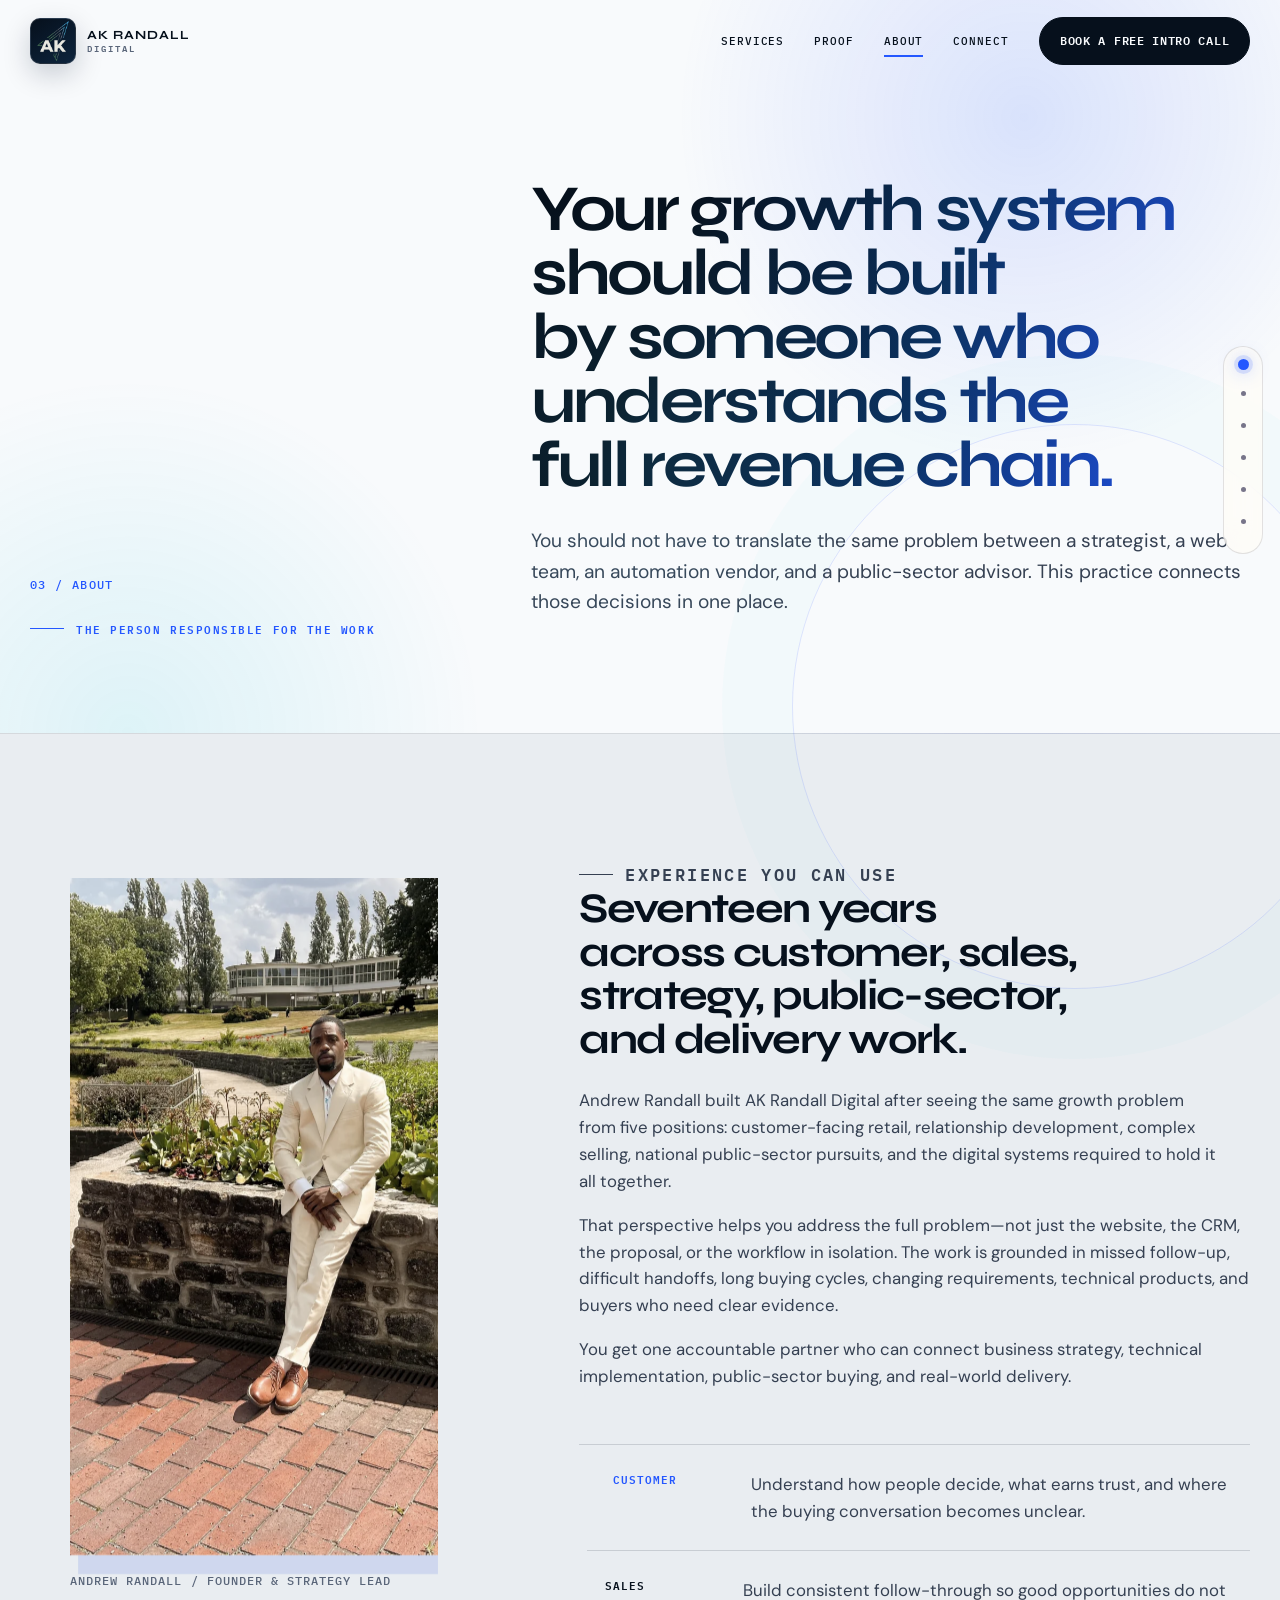
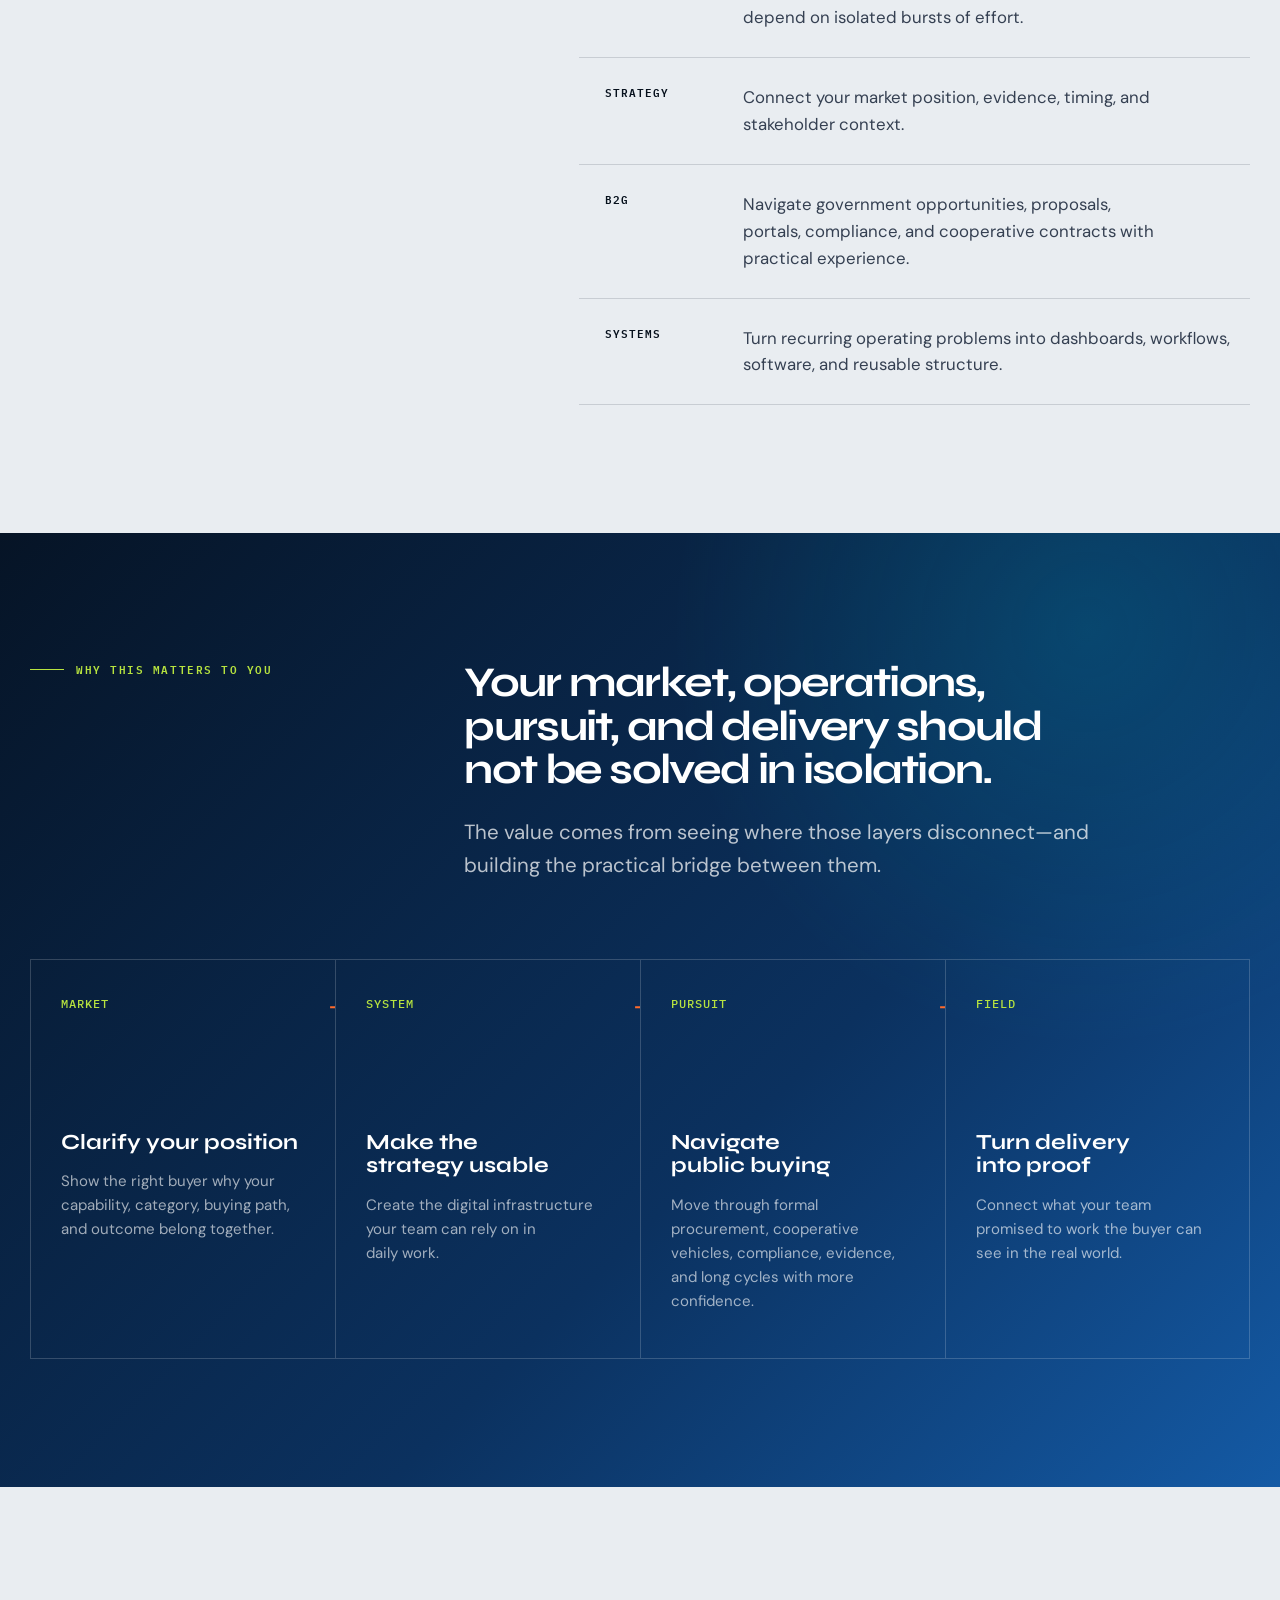
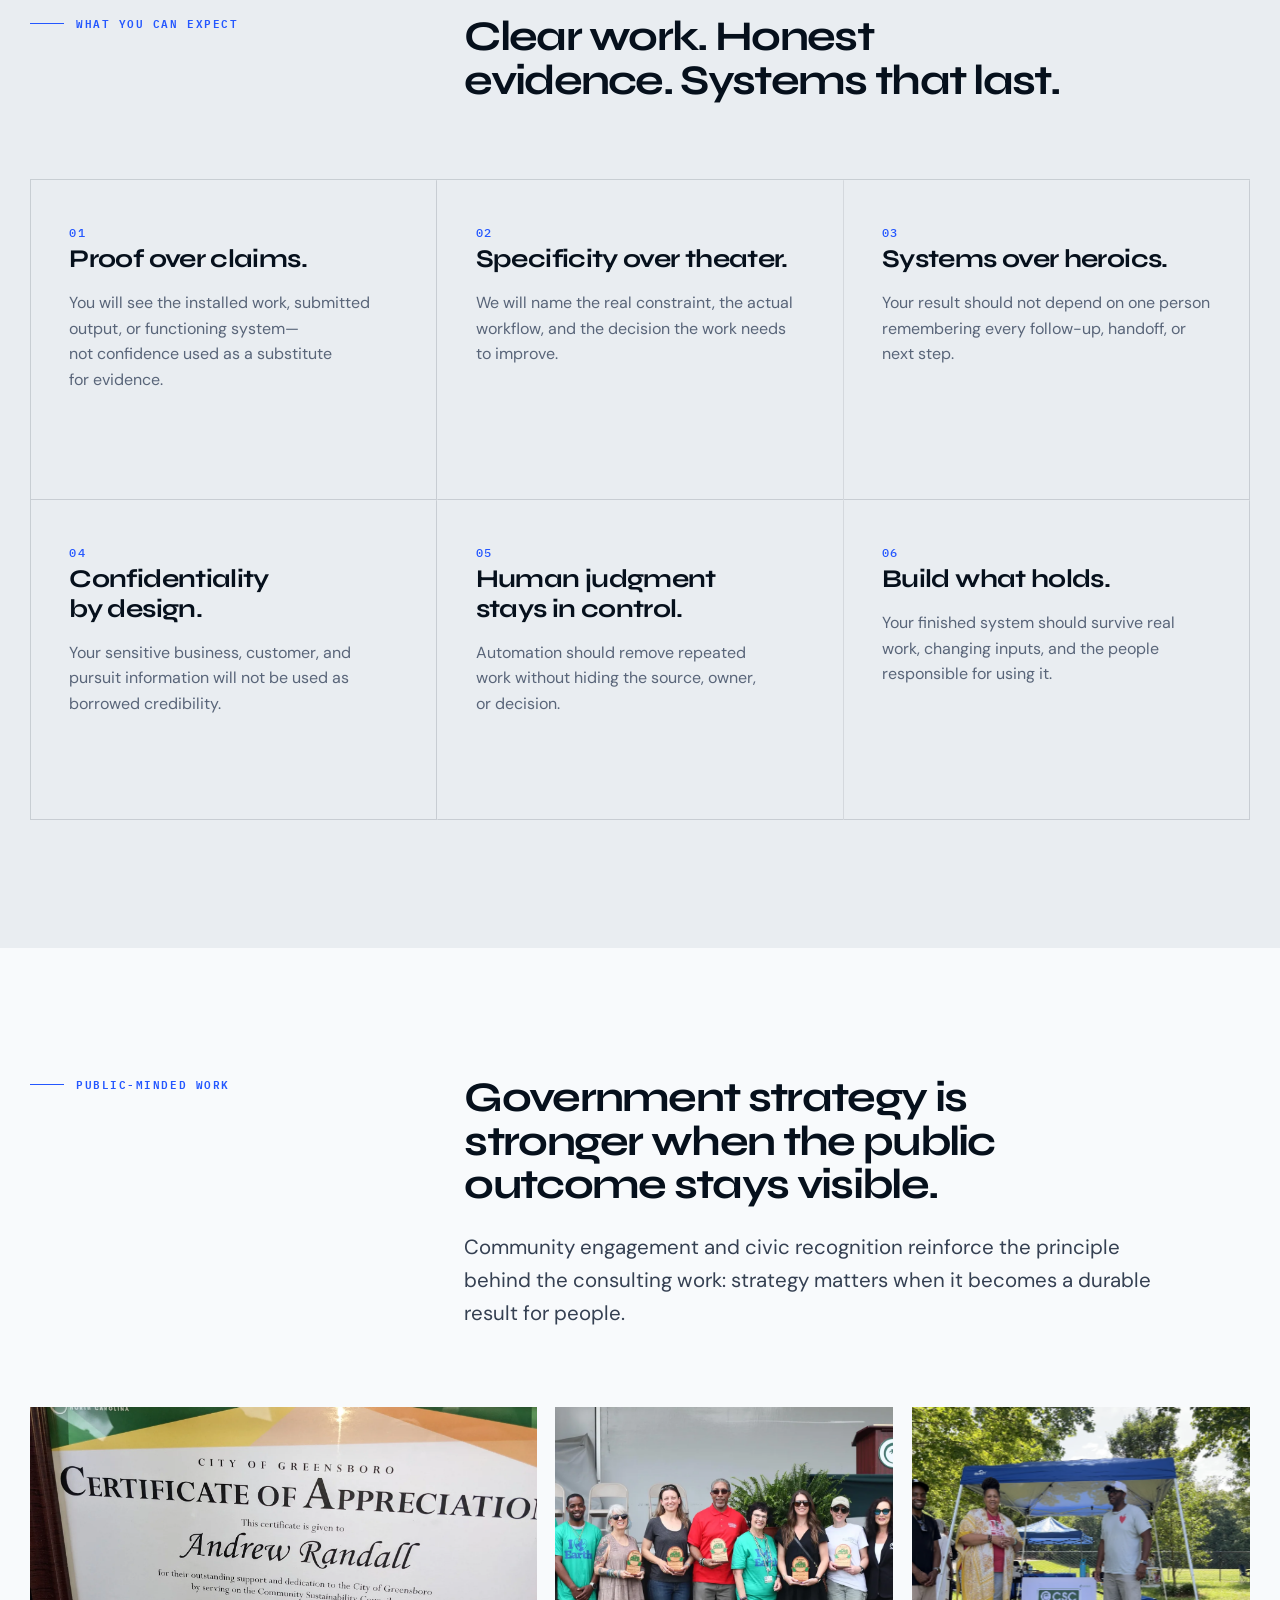
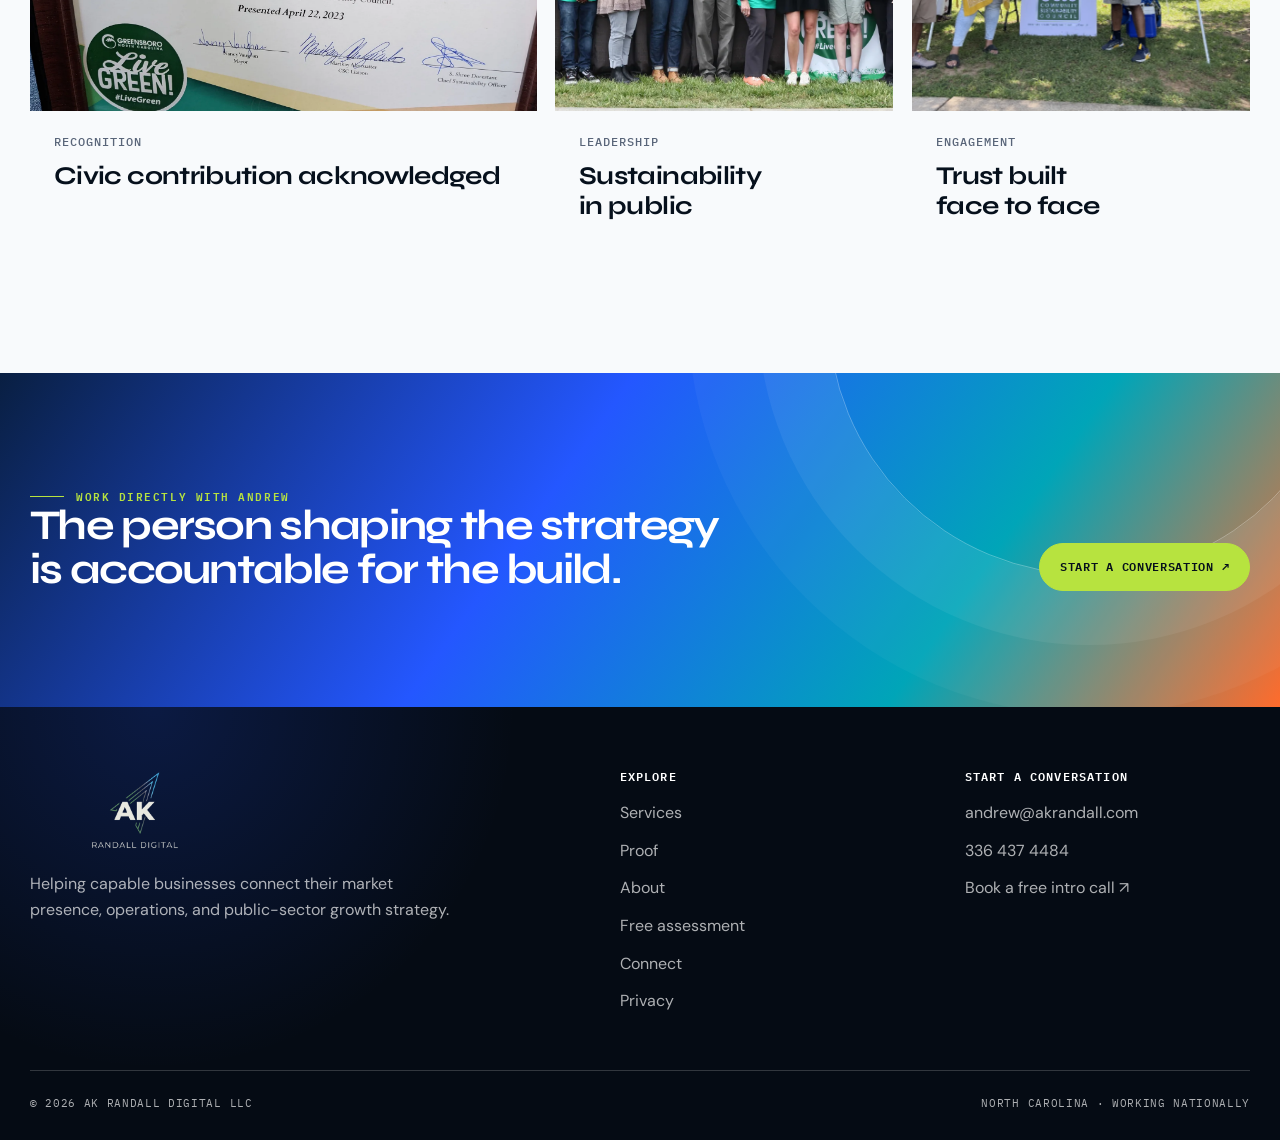
==== commit d3bb182f: "assessment" ====
--- a/about.html
+++ b/about.html
@@ -4,7 +4,7 @@
   <meta charset="utf-8"><meta name="viewport" content="width=device-width, initial-scale=1">
   <title>About Andrew Randall | AK Randall Digital</title>
   <meta name="description" content="Work directly with Andrew Randall across business strategy, digital systems, public-sector growth, and the practical work required to connect them.">
-  <meta name="theme-color" content="#3D5AFE"><meta property="og:image" content="assets/brand/og-image.png"><link rel="icon" href="assets/brand/favicon.ico"><link rel="canonical" href="https://akrandall.com/about.html"><link rel="stylesheet" href="styles.css?v=20260721h"><script src="script.js?v=20260721h" defer></script>
+  <meta name="theme-color" content="#3D5AFE"><meta property="og:image" content="assets/brand/og-image.png"><link rel="icon" href="assets/brand/favicon.ico"><link rel="canonical" href="https://akrandall.com/about.html"><link rel="stylesheet" href="styles.css?v=20260721h"><script src="lead-config.js?v=20260721d"></script><script src="analytics.js?v=20260721a" defer></script><script src="script.js?v=20260721h" defer></script>
 </head>
 <body>
   <a class="skip-link" href="#main">Skip to content</a>
--- a/styles.css
+++ b/styles.css
@@ -1328,7 +1328,7 @@
   left: 0;
   width: 42%;
   height: 4px;
-  background: linear-gradient(90deg,var(--blue),var(--cyan),var(--orange));
+  background: linear-gradient(90deg,var(--blue),var(--cyan),var(--coral));
 }
 .assessment-hero-grid {
   display: grid;
@@ -1382,3 +1382,60 @@
   .assessment-frame-top span:last-child { display: none; }
   .assessment-frame { height: 900px; }
 }
+
+/* Final typography and legibility polish */
+h1, h2, h3, blockquote,
+.display, .headline, .subhead { text-wrap: balance; }
+
+p, li, .lead, .page-intro { text-wrap: pretty; }
+
+.home-section-heading > *,
+.home-paths-heading > * { min-width: 0; }
+
+.brand-wordmark small { font-size: .54rem; }
+.micro, .card-number { font-size: .72rem; }
+.field label { font-size: .72rem; }
+.conversion-microcopy, .home-hero-trust { font-size: .68rem; }
+.footer-links strong { font-size: .72rem; }
+.footer-bottom { font-size: .7rem; }
+
+.home-proof-grid span { font-size: .68rem; }
+.home-diagnostic-grid article > span { font-size: .68rem; }
+.home-diagnostic-grid a { font-size: .72rem; }
+.home-scroll-footer { font-size: .64rem; }
+
+.proof-v2-hero-rail span,
+.proof-v2-story-copy > span,
+.proof-v2-value-stack span,
+.proof-v2-field-card figcaption span { font-size: .68rem; }
+.proof-v2-paths span { font-size: .66rem; }
+
+.coverage-metrics span { font-size: .68rem; }
+.coverage-map-kicker { font-size: .66rem; }
+.coverage-year-ticks { font-size: .62rem; }
+.coverage-play { min-height: 44px; font-size: .68rem; }
+.coverage-filters button,
+.coverage-layers button { min-height: 44px; font-size: .66rem; line-height: 1.25; }
+.coverage-layers button > span { font-size: .61rem; }
+.coverage-record summary { min-height: 48px; align-items: center; font-size: .66rem; }
+.coverage-list-copy > span { font-size: .64rem; }
+.coverage-popup .micro { font-size: .62rem; }
+.coverage-popup > span:last-child { font-size: .64rem; }
+
+.booking-facts span { font-size: .68rem; }
+.assessment-benefits li > span { font-size: .7rem; }
+.assessment-talk-option { font-size: .72rem; }
+.assessment-frame-top { font-size: .66rem; }
+
+@media (max-width: 640px) {
+  .home-scroll-copy .eyebrow { font-size: .66rem; letter-spacing: .09em; }
+  .home-scroll-copy .button { font-size: .7rem; }
+  .home-scroll-footer { grid-template-columns: 164px 1fr; font-size: .62rem; letter-spacing: .07em; }
+  .home-proof-grid span { font-size: .66rem; }
+  .mobile-booking-bar { font-size: .72rem; }
+  .proof-v2-hero-rail span { font-size: .64rem; }
+  .proof-v2-paths span { font-size: .64rem; }
+  .coverage-filters button,
+  .coverage-layers button { font-size: .66rem; }
+  .coverage-layers button > span { font-size: .61rem; }
+}
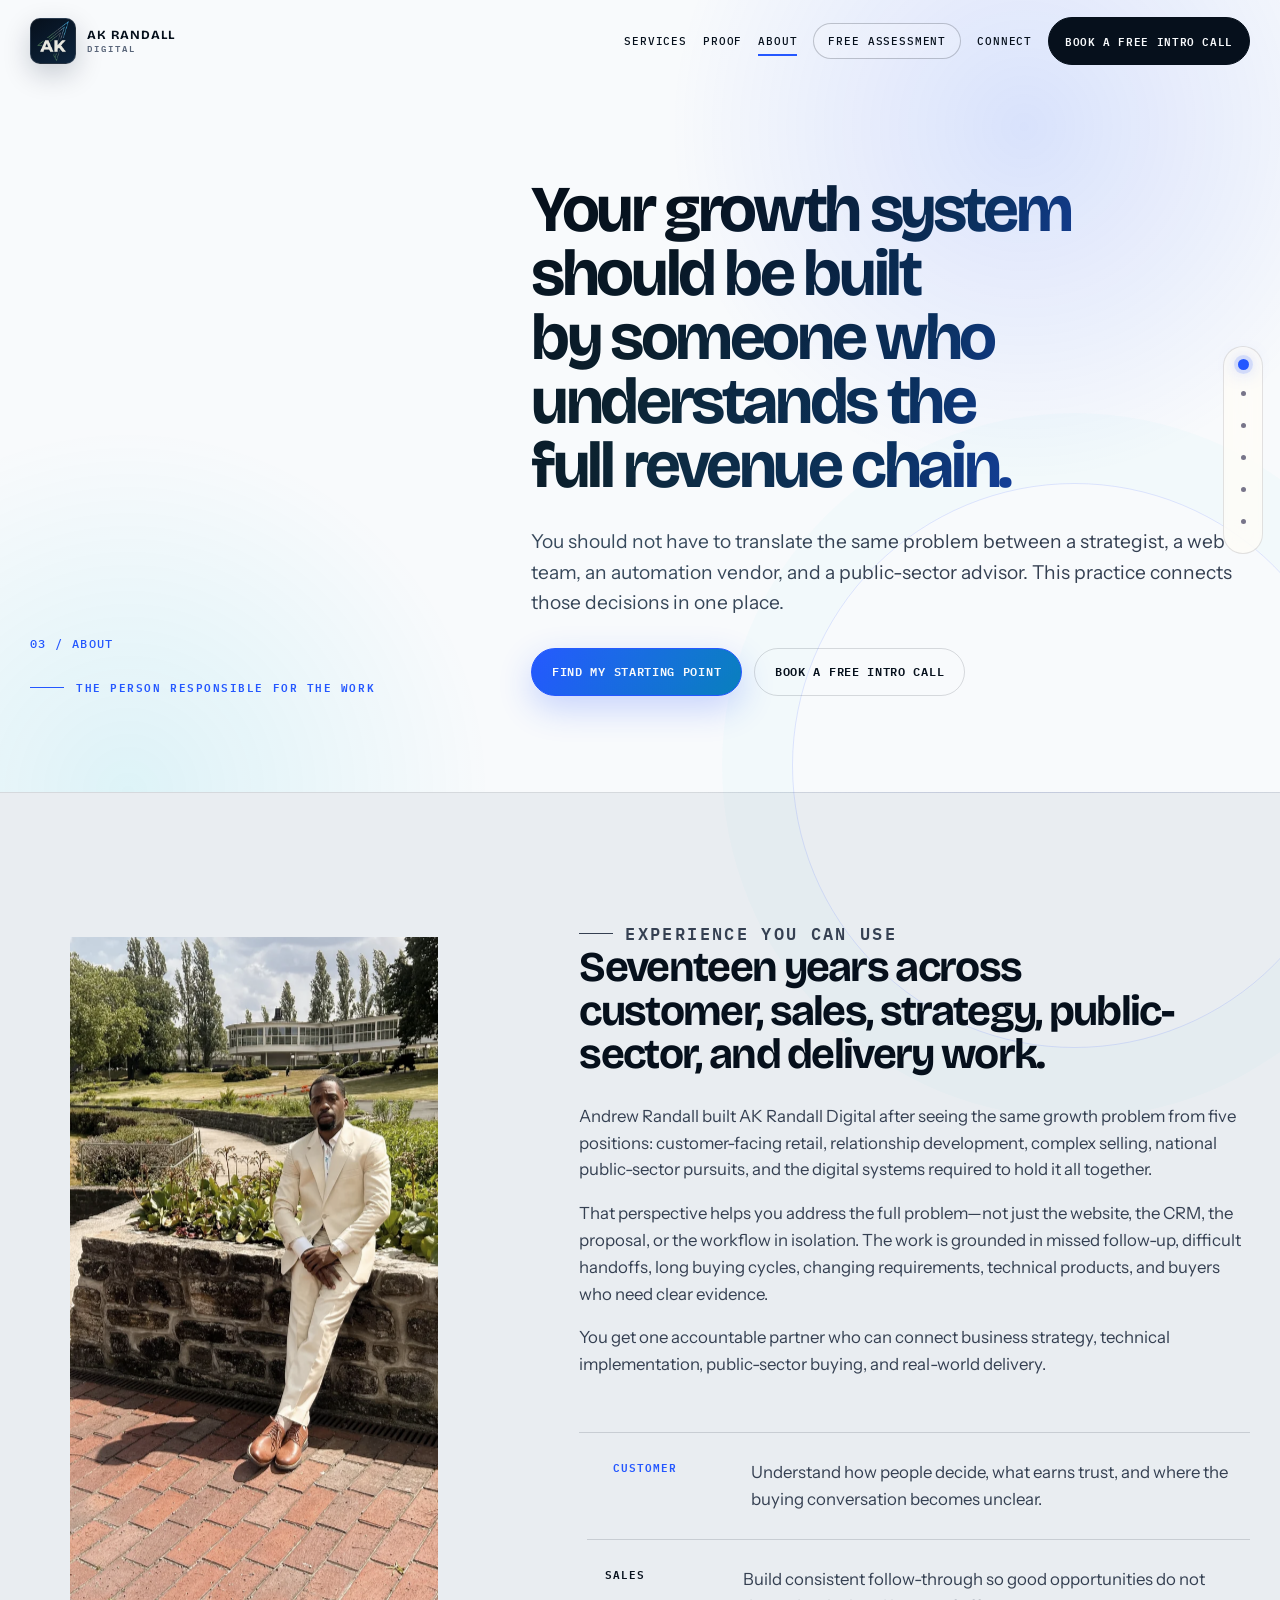
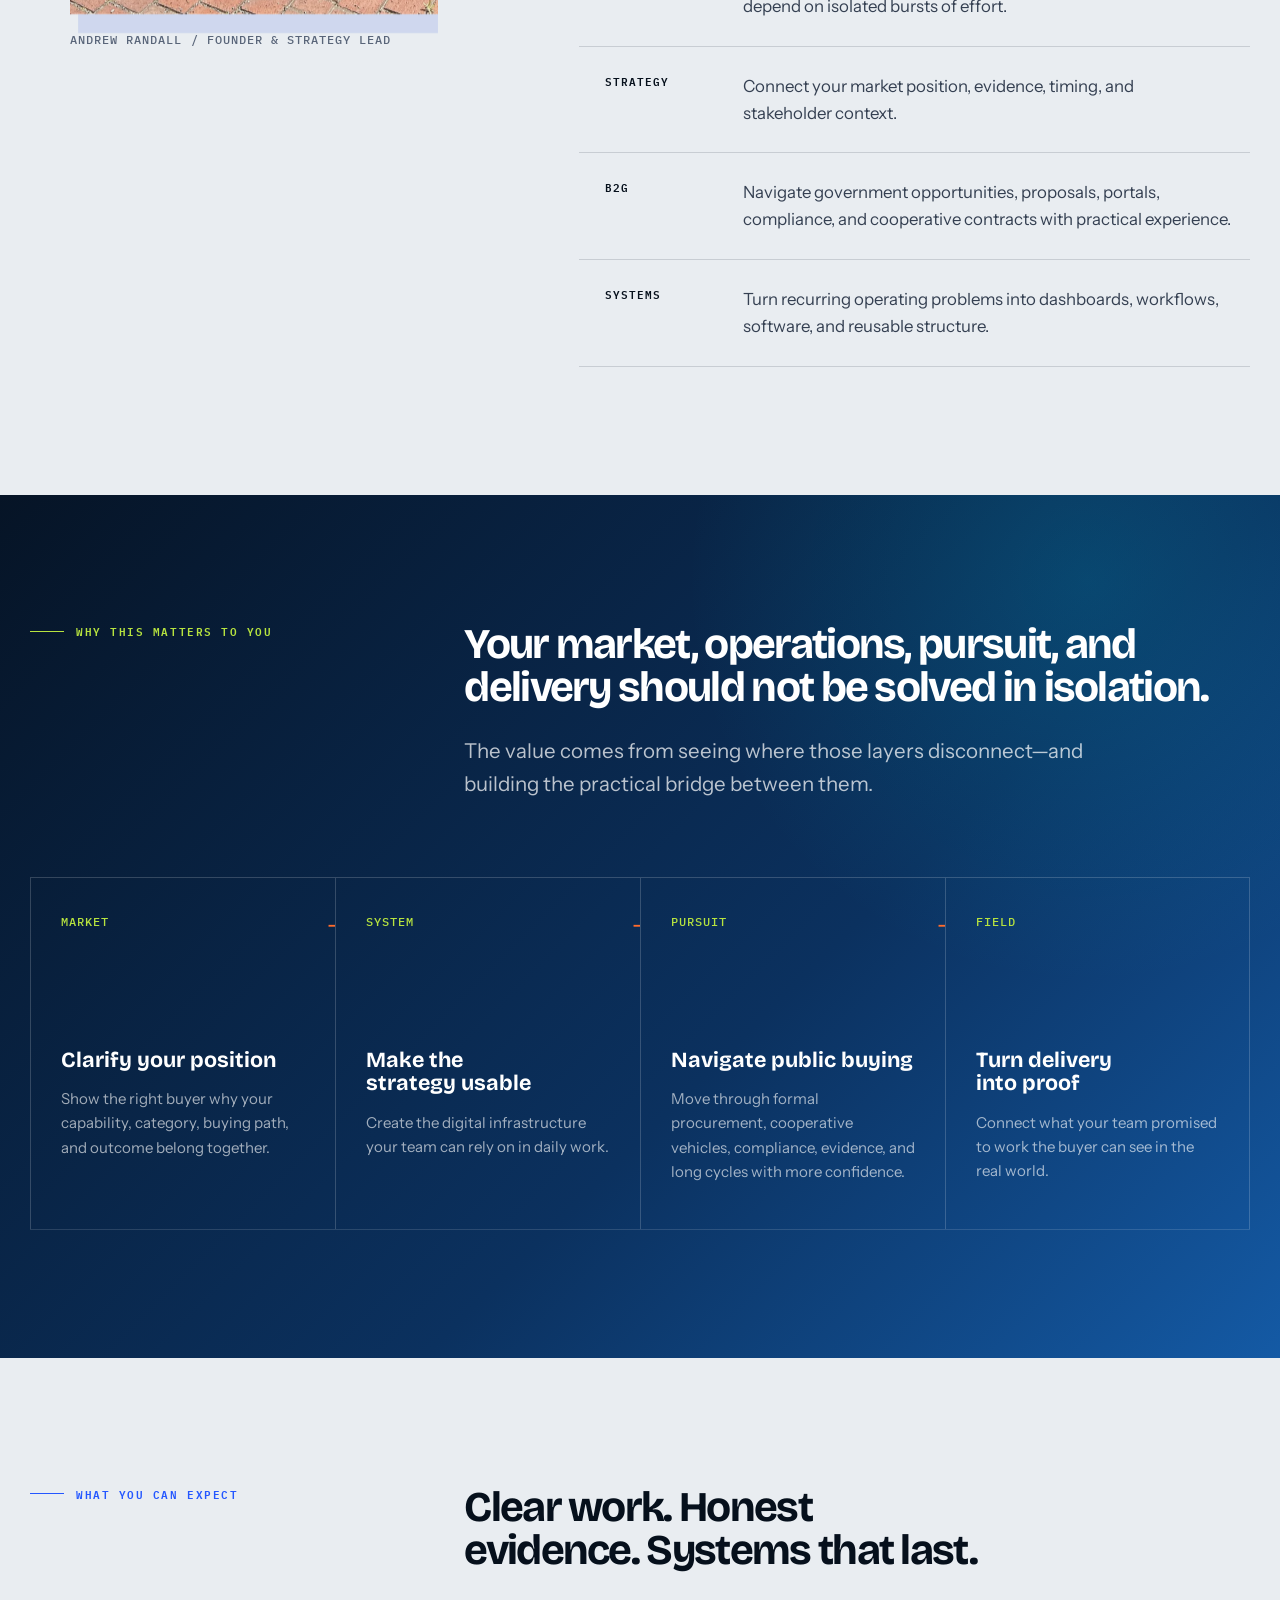
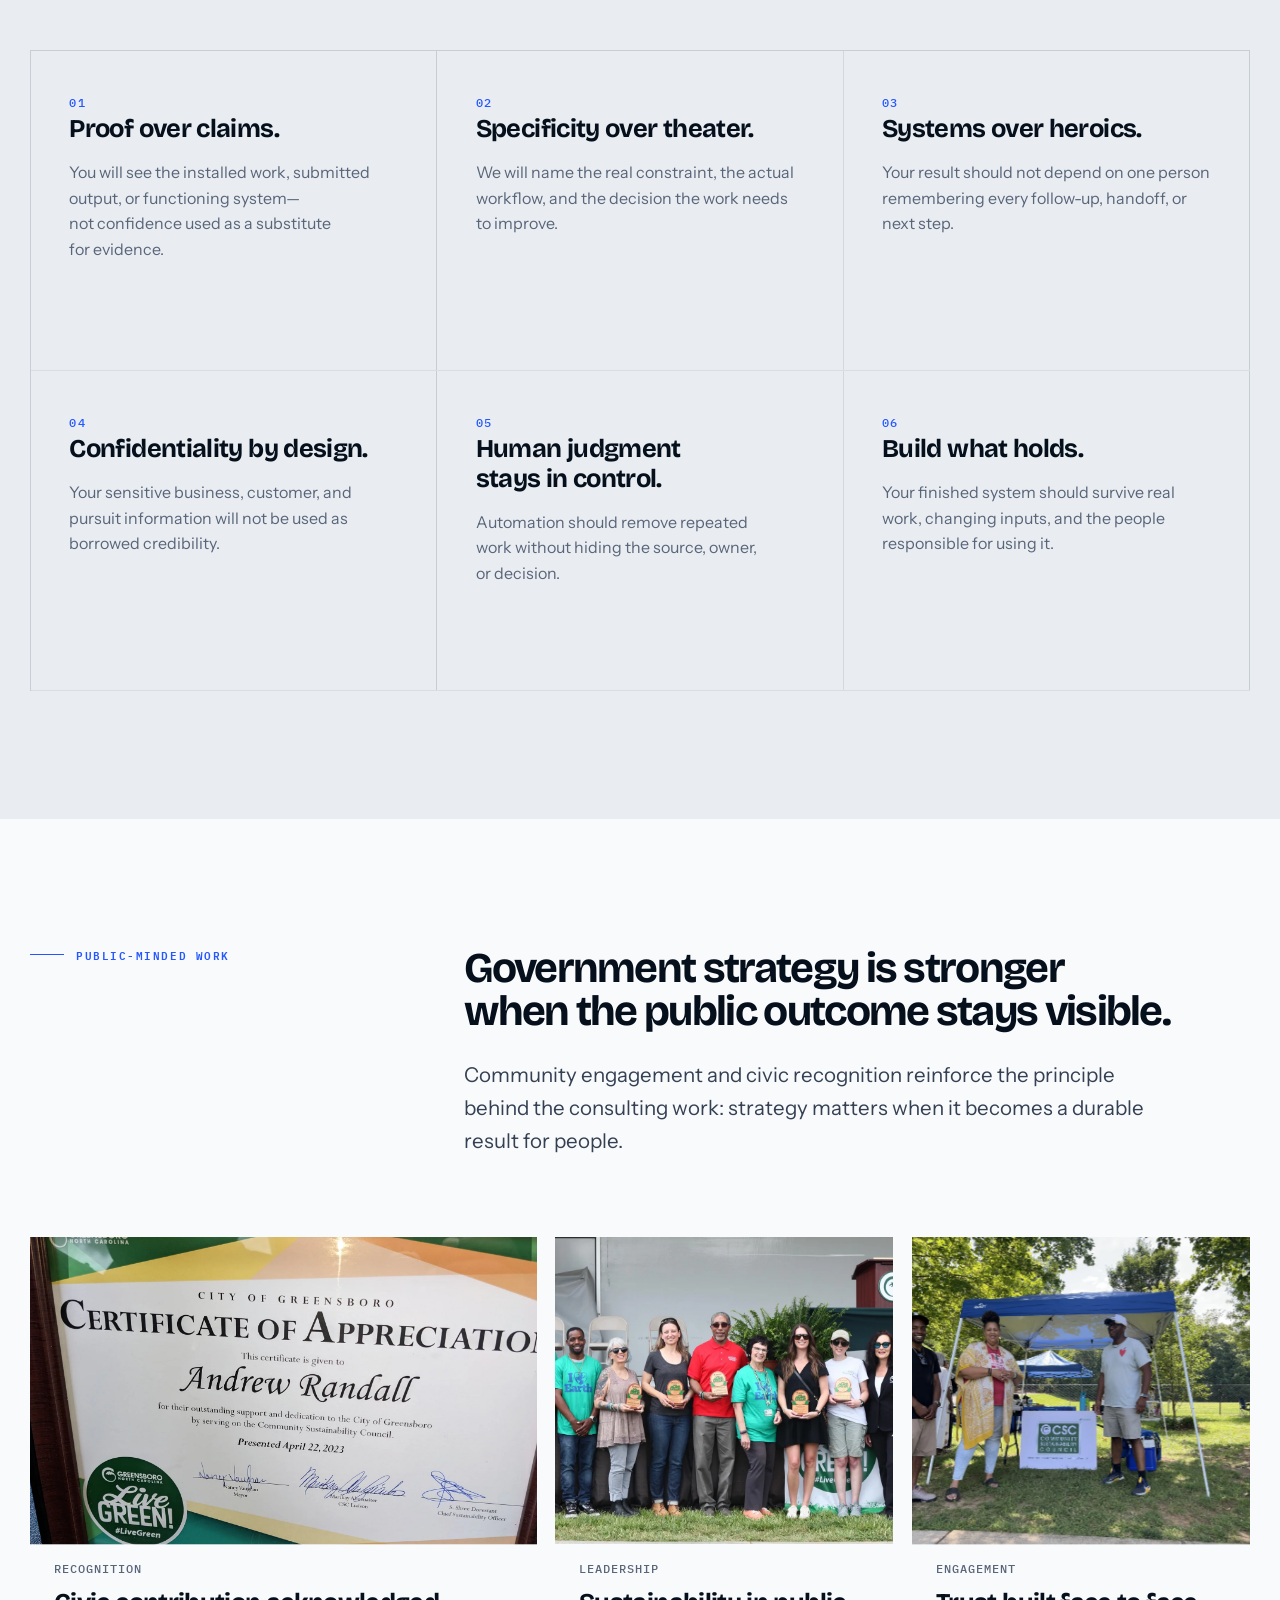
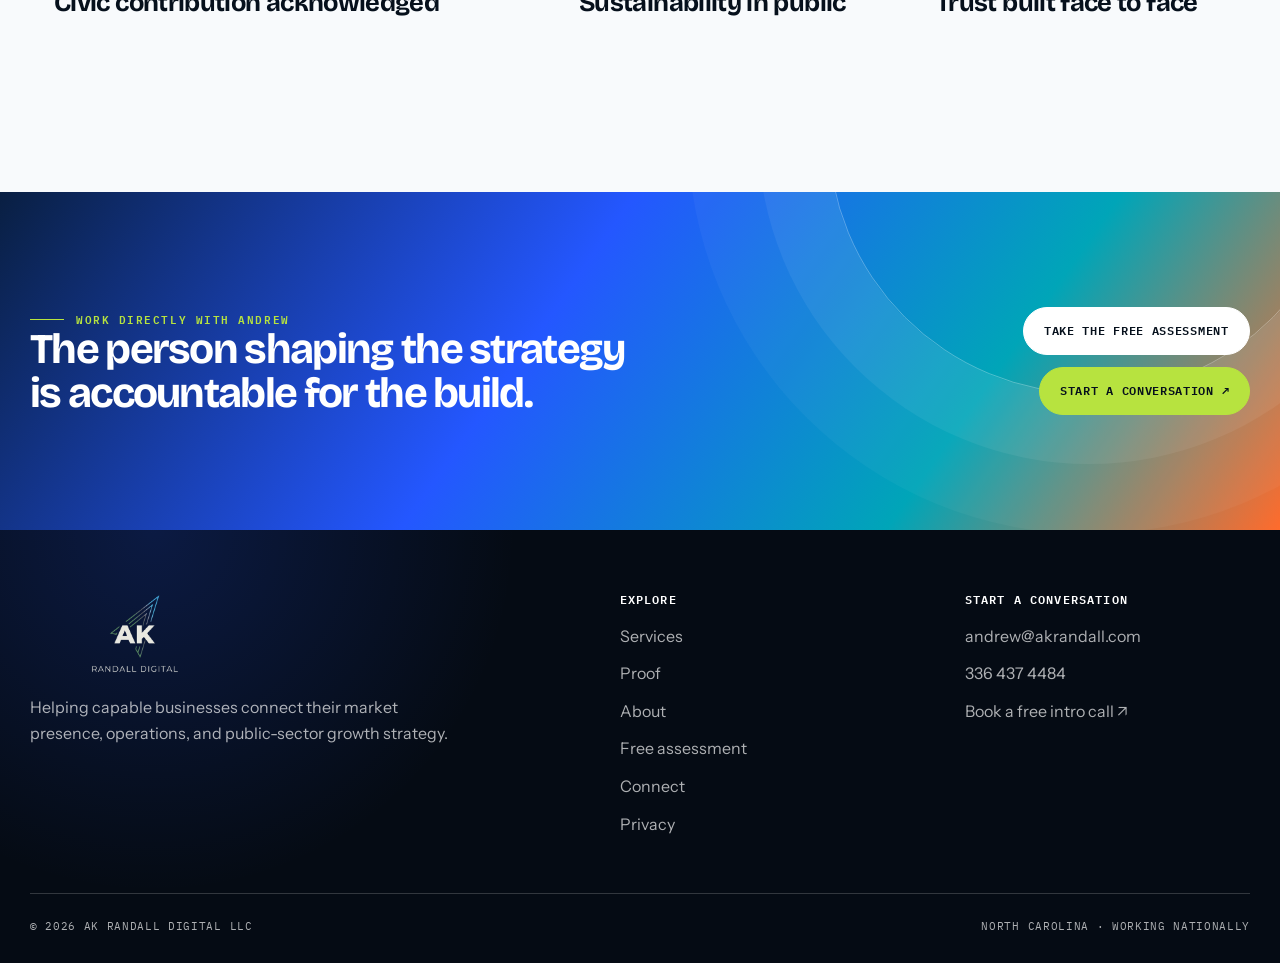
==== commit ba6e6434: "fix" ====
--- a/about.html
+++ b/about.html
@@ -4,13 +4,13 @@
   <meta charset="utf-8"><meta name="viewport" content="width=device-width, initial-scale=1">
   <title>About Andrew Randall | AK Randall Digital</title>
   <meta name="description" content="Work directly with Andrew Randall across business strategy, digital systems, public-sector growth, and the practical work required to connect them.">
-  <meta name="theme-color" content="#3D5AFE"><meta property="og:image" content="assets/brand/og-image.png"><link rel="icon" href="assets/brand/favicon.ico"><link rel="canonical" href="https://akrandall.com/about.html"><link rel="stylesheet" href="styles.css?v=20260721h"><script src="lead-config.js?v=20260721d"></script><script src="analytics.js?v=20260721a" defer></script><script src="script.js?v=20260721h" defer></script>
+  <meta name="theme-color" content="#3D5AFE"><meta property="og:image" content="assets/brand/og-image.png"><link rel="icon" href="assets/brand/favicon.ico"><link rel="canonical" href="https://akrandall.com/about.html"><link rel="stylesheet" href="styles.css?v=20260722b"><script src="lead-config.js?v=20260721d"></script><script src="analytics.js?v=20260721b" defer></script><script src="script.js?v=20260722a" defer></script>
 </head>
 <body>
   <a class="skip-link" href="#main">Skip to content</a>
-  <header class="site-header"><div class="nav-shell"><a class="brand" href="index.html" aria-label="AK Randall Digital home"><span class="brand-mark" aria-hidden="true"><img src="akrandall_logo_pack_transparent/logo-mark-512.png" alt="" width="512" height="512"></span><span class="brand-wordmark"><strong>AK Randall</strong><small>Digital</small></span></a><button class="menu-toggle" type="button" aria-expanded="false" aria-controls="site-navigation" aria-label="Open navigation"><span></span></button><nav class="site-nav" id="site-navigation" aria-label="Primary navigation"><a href="services.html">Services</a><a href="work.html">Proof</a><a href="about.html" aria-current="page">About</a><a href="connect.html">Connect</a><a class="nav-cta" href="connect.html#schedule">Book a free intro call</a></nav></div></header>
+  <header class="site-header"><div class="nav-shell"><a class="brand" href="index.html" aria-label="AK Randall Digital home"><span class="brand-mark" aria-hidden="true"><img src="akrandall_logo_pack_transparent/logo-mark-512.png" alt="" width="512" height="512"></span><span class="brand-wordmark"><strong>AK Randall</strong><small>Digital</small></span></a><button class="menu-toggle" type="button" aria-expanded="false" aria-controls="site-navigation" aria-label="Open navigation"><span></span></button><nav class="site-nav" id="site-navigation" aria-label="Primary navigation"><a href="services.html">Services</a><a href="work.html">Proof</a><a href="about.html" aria-current="page">About</a><a class="nav-assessment" href="assessment.html" data-assessment-cta="header-nav">Free assessment</a><a href="connect.html">Connect</a><a class="nav-cta" href="connect.html#schedule">Book a free intro call</a></nav></div></header>
   <main id="main">
-    <section class="page-hero"><div class="wrap page-hero-grid"><div><span class="page-index">03 / ABOUT</span><p class="eyebrow" style="margin-top:24px">The person responsible for the work</p></div><div><h1 class="display">Your growth system should be built by someone who understands the full revenue chain.</h1><p class="page-intro">You should not have to translate the same problem between a strategist, a web team, an automation vendor, and a public-sector advisor. This practice connects those decisions in one place.</p></div></div></section>
+    <section class="page-hero"><div class="wrap page-hero-grid"><div><span class="page-index">03 / ABOUT</span><p class="eyebrow" style="margin-top:24px">The person responsible for the work</p></div><div><h1 class="display">Your growth system should be built by someone who understands the full revenue chain.</h1><p class="page-intro">You should not have to translate the same problem between a strategist, a web team, an automation vendor, and a public-sector advisor. This practice connects those decisions in one place.</p><div class="hero-actions"><a class="button button--blue" href="assessment.html" data-assessment-cta="about-hero">Find my starting point</a><a class="button button--ghost" href="connect.html#schedule">Book a free intro call</a></div></div></div></section>
 
     <section class="section"><div class="wrap bio-grid"><figure class="bio-photo" data-reveal><img src="assets/images/andrew-randall.webp" alt="Andrew Randall, founder of AK Randall Digital" width="1800" height="1350"><figcaption class="micro">Andrew Randall / Founder &amp; Strategy Lead</figcaption></figure><div class="bio-copy" data-reveal><p class="eyebrow">Experience you can use</p><h2 class="headline">Seventeen years across customer, sales, strategy, public-sector, and delivery work.</h2><p>Andrew Randall built AK Randall Digital after seeing the same growth problem from five positions: customer-facing retail, relationship development, complex selling, national public-sector pursuits, and the digital systems required to hold it all together.</p><p>That perspective helps you address the full problem—not just the website, the CRM, the proposal, or the workflow in isolation. The work is grounded in missed follow-up, difficult handoffs, long buying cycles, changing requirements, technical products, and buyers who need clear evidence.</p><p>You get one accountable partner who can connect business strategy, technical implementation, public-sector buying, and real-world delivery.</p><div class="timeline"><div class="timeline-item"><strong>Customer</strong><p>Understand how people decide, what earns trust, and where the buying conversation becomes unclear.</p></div><div class="timeline-item"><strong>Sales</strong><p>Build consistent follow-through so good opportunities do not depend on isolated bursts of effort.</p></div><div class="timeline-item"><strong>Strategy</strong><p>Connect your market position, evidence, timing, and stakeholder context.</p></div><div class="timeline-item"><strong>B2G</strong><p>Navigate government opportunities, proposals, portals, compliance, and cooperative contracts with practical experience.</p></div><div class="timeline-item"><strong>Systems</strong><p>Turn recurring operating problems into dashboards, workflows, software, and reusable structure.</p></div></div></div></div></section>
 
@@ -20,7 +20,7 @@
 
     <section class="section section--white"><div class="wrap"><div class="section-heading" data-reveal><p class="eyebrow">Public-minded work</p><div><h2 class="headline">Government strategy is stronger when the public outcome stays visible.</h2><p class="lead">Community engagement and civic recognition reinforce the principle behind the consulting work: strategy matters when it becomes a durable result for people.</p></div></div><div class="recognition-grid"><article class="recognition-card" data-reveal><img src="assets/images/civic-recognition.webp" alt="Certificate of appreciation recognizing civic contribution" loading="lazy"><div><p class="micro muted">Recognition</p><h3 class="subhead">Civic contribution acknowledged</h3></div></article><article class="recognition-card" data-reveal><img src="assets/images/community-leadership.webp" alt="Community environmental leadership award gathering" loading="lazy"><div><p class="micro muted">Leadership</p><h3 class="subhead">Sustainability in public</h3></div></article><article class="recognition-card" data-reveal><img src="assets/images/community-engagement.webp" alt="Community information and engagement table" loading="lazy"><div><p class="micro muted">Engagement</p><h3 class="subhead">Trust built face to face</h3></div></article></div></div></section>
 
-    <section class="cta-band"><div class="wrap cta-grid"><div><p class="eyebrow">Work directly with Andrew</p><h2 class="headline">The person shaping the strategy is accountable for the build.</h2></div><a class="button button--sage" href="connect.html">Start a conversation ↗</a></div></section>
+    <section class="cta-band"><div class="wrap cta-grid"><div><p class="eyebrow">Work directly with Andrew</p><h2 class="headline">The person shaping the strategy is accountable for the build.</h2></div><div class="cta-actions"><a class="button button--light" href="assessment.html" data-assessment-cta="about-final">Take the free assessment</a><a class="button button--sage" href="connect.html">Start a conversation ↗</a></div></div></section>
   </main>
   <footer class="site-footer"><div class="wrap"><div class="footer-grid"><div class="footer-brand"><img src="assets/brand/logo-header.webp" alt="AK Randall Digital" width="640" height="240"><p>Helping capable businesses connect their market presence, operations, and public-sector growth strategy.</p></div><nav class="footer-links" aria-label="Footer"><strong>Explore</strong><a href="services.html">Services</a><a href="work.html">Proof</a><a href="about.html">About</a><a href="assessment.html">Free assessment</a><a href="connect.html">Connect</a></nav><div class="footer-links"><strong>Start a conversation</strong><a href="mailto:andrew@akrandall.com">andrew@akrandall.com</a><a href="tel:+13364374484">336 437 4484</a><a href="connect.html#schedule">Book a free intro call ↗</a></div></div><div class="footer-bottom"><span>© <span data-year></span> AK Randall Digital LLC</span><span>North Carolina · Working nationally</span></div></div></footer>
 </body></html>
--- a/styles.css
+++ b/styles.css
@@ -1,4 +1,4 @@
-@import url('https://fonts.googleapis.com/css2?family=DM+Sans:opsz,wght@9..40,400;9..40,500;9..40,600&family=IBM+Plex+Mono:wght@400;500;600&family=Syne:wght@600;700;800&display=swap');
+@import url('https://fonts.googleapis.com/css2?family=Bricolage+Grotesque:opsz,wght@12..96,400..800&family=IBM+Plex+Mono:wght@400;500;600&family=Instrument+Sans:wdth,wght@75..100,400..700&display=swap');
 
 :root {
   --paper: #e9edf1;
@@ -13,8 +13,8 @@
   --muted: #596579;
   --line: rgba(6, 16, 28, 0.14);
   --line-light: rgba(255, 255, 255, 0.18);
-  --display: 'Syne', sans-serif;
-  --body: 'DM Sans', sans-serif;
+  --display: 'Bricolage Grotesque', 'Arial Narrow', sans-serif;
+  --body: 'Instrument Sans', 'Helvetica Neue', sans-serif;
   --mono: 'IBM Plex Mono', monospace;
   --wrap: min(1220px, calc(100% - 48px));
   --shadow: 0 34px 100px rgba(5, 22, 45, 0.2);
@@ -38,6 +38,7 @@
 a { color: inherit; }
 button, input, textarea { font: inherit; }
 button { color: inherit; }
+h1, h2, h3 { overflow-wrap: normal; word-break: normal; text-wrap: balance; }
 ::selection { color: var(--ink); background: var(--sage); }
 
 .skip-link {
@@ -103,6 +104,19 @@
 }
 .site-nav > a:hover::after,
 .site-nav > a[aria-current='page']::after { transform: scaleX(1); transform-origin: left; }
+.site-nav > a.nav-assessment {
+  display: inline-flex;
+  min-height: 36px;
+  align-items: center;
+  border: 1px solid rgba(6,16,29,.22);
+  border-radius: 100px;
+  padding: 0 14px;
+  color: var(--ink);
+  background: rgba(255,255,255,.16);
+  transition: border-color .2s ease, color .2s ease, background .2s ease, transform .2s ease;
+}
+.site-nav > a.nav-assessment::after { display: none; }
+.site-nav > a.nav-assessment:hover { border-color: var(--blue); color: var(--blue); background: rgba(36,87,255,.07); transform: translateY(-1px); }
 .nav-cta, .button {
   display: inline-flex;
   min-height: 48px;
@@ -277,6 +291,13 @@
 .problem-card, .service-card, .value-card { min-height: 320px; padding: clamp(28px, 3vw, 44px); border-right: 1px solid var(--line); border-bottom: 1px solid var(--line); }
 .problem-card { display: flex; flex-direction: column; justify-content: space-between; }
 .card-number { color: var(--blue); font: 500 .67rem/1 var(--mono); letter-spacing: .1em; }
+.system-glyph { width: 88px; height: 88px; color: var(--blue); overflow: visible; }
+.system-glyph path, .system-glyph rect, .system-glyph circle { fill: none; stroke: currentColor; stroke-width: 2; stroke-linecap: round; stroke-linejoin: round; vector-effect: non-scaling-stroke; }
+.system-glyph path { stroke-dasharray: 1; stroke-dashoffset: 1; }
+[data-reveal].is-visible .system-glyph path { animation: glyph-draw 1.15s cubic-bezier(.16,1,.3,1) forwards var(--reveal-delay,0ms); }
+.service-problem-glyph { margin: 44px 0 52px; transition: color .3s ease, transform .45s cubic-bezier(.16,1,.3,1); }
+.problem-card:hover .service-problem-glyph { color: var(--coral); transform: rotate(-4deg) scale(1.07); }
+@keyframes glyph-draw { to { stroke-dashoffset: 0; } }
 .card-link { display: inline-flex; align-items: center; gap: 8px; margin-top: 24px; color: var(--navy); font: 600 .72rem/1.3 var(--mono); letter-spacing: .05em; text-decoration: none; text-transform: uppercase; }
 .card-link::after { content: '↗'; transition: transform .2s ease; }
 .card-link:hover::after { transform: translate(3px,-3px); }
@@ -547,11 +568,32 @@
 .privacy-grid p { color: var(--muted); }
 .privacy-grid a { color: var(--blue); }
 
-.mobile-booking-bar { display: none; }
+.mobile-conversion-bar { display: none; }
 
 .cta-band { padding: clamp(72px,9vw,130px) 0; color: white; background: var(--navy); }
 .cta-grid { display: grid; grid-template-columns: 1.25fr .75fr; gap: 60px; align-items: end; }
 .cta-grid .button { justify-self: end; }
+.cta-actions { display: flex; flex-wrap: wrap; justify-content: flex-end; gap: 12px; }
+
+.assessment-prompt {
+  position: relative;
+  overflow: hidden;
+  display: grid;
+  grid-template-columns: minmax(0,1fr) auto;
+  gap: clamp(28px,5vw,72px);
+  align-items: center;
+  margin-top: clamp(28px,4vw,52px);
+  padding: clamp(30px,4vw,52px);
+  border: 1px solid rgba(255,255,255,.14);
+  color: white;
+  background: radial-gradient(circle at 92% 12%,rgba(36,87,255,.32),transparent 30%),linear-gradient(135deg,#06101d,#0a2946);
+  box-shadow: 0 24px 70px rgba(5,22,45,.17);
+}
+.assessment-prompt::before { content: ''; position: absolute; inset: 0 0 auto; height: 3px; background: linear-gradient(90deg,var(--blue),var(--cyan),var(--sage)); }
+.assessment-prompt .micro { margin: 0 0 15px; color: var(--sage); letter-spacing: .11em; }
+.assessment-prompt h3 { max-width: 720px; margin: 0; font: 680 clamp(1.8rem,3vw,3.25rem)/.98 var(--display); letter-spacing: -.045em; }
+.assessment-prompt p:not(.micro) { max-width: 720px; margin: 16px 0 0; color: rgba(255,255,255,.66); line-height: 1.65; }
+.assessment-prompt .button { white-space: nowrap; }
 
 .site-footer { padding: 64px 0 28px; color: rgba(255,255,255,.68); background: var(--ink); }
 .footer-grid { display: grid; grid-template-columns: 1.3fr .7fr .7fr; gap: 60px; padding-bottom: 56px; }
@@ -687,6 +729,12 @@
 .hero [data-reveal] { opacity: 1; filter: none; clip-path: inset(0); transform: none; }
 .tilt-card[data-reveal].is-visible { transform: perspective(1200px) rotateX(var(--tilt-x,0)) rotateY(var(--tilt-y,0)) translateY(var(--tilt-lift,0)); }
 
+@media (min-width: 981px) and (max-width: 1320px) {
+  .nav-shell, .site-nav { gap: 16px; }
+  .nav-cta { padding-right: 16px; padding-left: 16px; font-size: .66rem; }
+  .site-nav > a:not(.nav-cta) { font-size: .66rem; }
+}
+
 @media (max-width: 980px) {
   :root { --wrap: min(100% - 34px, 760px); }
   .menu-toggle { display: block; z-index: 102; }
@@ -706,6 +754,7 @@
   }
   .site-nav.is-open { visibility: visible; opacity: 1; }
   .site-nav > a:not(.nav-cta) { color: white; font-size: 1rem; }
+  .site-nav > a.nav-assessment { min-height: 46px; border-color: rgba(201,255,79,.6); padding: 0 19px; color: white; background: rgba(201,255,79,.08); }
   .site-nav .nav-cta { color: var(--ink); background: var(--sage); border-color: var(--sage); }
   .hero { min-height: auto; padding-top: 126px; }
   .hero-grid, .page-hero-grid, .section-heading, .bio-grid, .contact-grid { grid-template-columns: 1fr; }
@@ -745,6 +794,9 @@
   .recognition-card:first-child { grid-column: 1/-1; }
   .cta-grid { grid-template-columns: 1fr; }
   .cta-grid .button { justify-self: start; }
+  .cta-actions { justify-content: flex-start; }
+  .assessment-prompt { grid-template-columns: 1fr; }
+  .assessment-prompt .button { width: fit-content; }
   .footer-grid { grid-template-columns: 1fr 1fr; }
   .footer-brand { grid-column: 1/-1; }
   .booking-grid, .faq-grid { grid-template-columns: 1fr; }
@@ -827,9 +879,12 @@
   .booking-copy .button { width: 100%; }
   .privacy-grid { grid-template-columns: 1fr; }
   .privacy-grid article { min-height: 0; }
-  .mobile-booking-bar { position: fixed; z-index: 95; right: 14px; bottom: 14px; left: 14px; display: flex; min-height: 52px; align-items: center; justify-content: center; border: 1px solid rgba(6,16,28,.14); border-radius: 99px; color: var(--ink); background: var(--sage); box-shadow: 0 18px 45px rgba(5,22,45,.24); font: 700 .66rem/1 var(--mono); letter-spacing: .06em; text-decoration: none; text-transform: uppercase; }
-  body.nav-open .mobile-booking-bar { display: none; }
-  .site-footer { padding-bottom: 96px; }
+  .mobile-conversion-bar { position: fixed; z-index: 95; right: 10px; bottom: 10px; left: 10px; display: grid; grid-template-columns: .9fr 1.1fr; gap: 5px; padding: 5px; border: 1px solid rgba(255,255,255,.16); border-radius: 99px; background: rgba(5,15,28,.94); box-shadow: 0 18px 45px rgba(5,22,45,.3); backdrop-filter: blur(18px); }
+  .mobile-conversion-bar a { display: flex; min-height: 48px; align-items: center; justify-content: center; border-radius: 99px; padding: 10px 8px; color: white; font: 700 .62rem/1 var(--mono); letter-spacing: .045em; text-align: center; text-decoration: none; text-transform: uppercase; }
+  .mobile-conversion-bar a:first-child { border: 1px solid rgba(255,255,255,.22); background: rgba(255,255,255,.06); }
+  .mobile-conversion-bar a:last-child { color: var(--ink); background: var(--sage); }
+  body.nav-open .mobile-conversion-bar { display: none; }
+  .site-footer { padding-bottom: 106px; }
   .footer-grid { grid-template-columns: 1fr; }
   .footer-brand { grid-column: auto; }
   .footer-bottom { flex-direction: column; }
@@ -844,6 +899,7 @@
 @media (prefers-reduced-motion: reduce) {
   *, *::before, *::after { scroll-behavior: auto !important; animation-duration: .01ms !important; animation-iteration-count: 1 !important; transition-duration: .01ms !important; }
   [data-reveal] { opacity: 1; transform: none; }
+  .system-glyph path { stroke-dashoffset: 0; }
   .coverage-map-loader span { animation: none; }
   .scroll-cue i::after { animation: none; transform: none; }
   .tilt-card, .case-card, .recognition-card, .tier-card, .audience-card { transform: none !important; }
@@ -859,6 +915,7 @@
 .proof-page { background: #edf1f4; }
 .proof-page .site-header:not(.is-scrolled) .brand,
 .proof-page .site-header:not(.is-scrolled) .site-nav > a:not(.nav-cta) { color: white; }
+.proof-page .site-header:not(.is-scrolled) .site-nav > a.nav-assessment { border-color: rgba(255,255,255,.38); background: rgba(255,255,255,.06); }
 .proof-page .site-header:not(.is-scrolled) .brand-wordmark small { color: rgba(255,255,255,.56); }
 .proof-page .site-header:not(.is-scrolled) .site-nav > a:not(.nav-cta)::after { background: var(--sage); }
 .proof-page .site-header:not(.is-scrolled) .nav-cta { border-color: var(--sage); color: var(--ink); background: var(--sage); }
@@ -901,21 +958,21 @@
   position: relative;
   z-index: 1;
   display: grid;
-  grid-template-columns: minmax(0,.9fr) minmax(420px,1.1fr);
-  gap: clamp(44px,6.5vw,100px);
+  grid-template-columns: minmax(0,1.04fr) minmax(430px,.96fr);
+  gap: clamp(44px,5vw,76px);
   min-height: 620px;
   align-items: center;
 }
-.proof-v2-hero-copy { position: relative; z-index: 2; width: min(760px,calc(100vw - 48px)); padding-bottom: 38px; }
+.proof-v2-hero-copy { position: relative; z-index: 2; width: auto; max-width: 680px; min-width: 0; padding-bottom: 38px; }
 .proof-v2-hero-copy .eyebrow { color: var(--sage); }
 .proof-v2-hero h1 {
-  max-width: 840px;
+  max-width: 680px;
   margin: 24px 0 30px;
-  font: 700 clamp(4rem,7.2vw,7.2rem)/.88 var(--display);
-  letter-spacing: -.075em;
+  font: 700 clamp(3.75rem,6.15vw,6.35rem)/.89 var(--display);
+  letter-spacing: -.06em;
 }
 .proof-v2-hero h1 span { color: #6ed8ff; }
-.proof-v2-hero-lead { max-width: 650px; margin: 0; color: rgba(255,255,255,.7); font-size: clamp(1.04rem,1.45vw,1.28rem); line-height: 1.6; }
+.proof-v2-hero-lead { max-width: 620px; margin: 0; color: rgba(255,255,255,.72); font-size: clamp(1.04rem,1.35vw,1.22rem); line-height: 1.6; }
 .proof-v2-hero .hero-actions { display: flex; flex-wrap: wrap; gap: 12px; margin-top: 38px; }
 .proof-v2-hero .button--light { border-color: rgba(255,255,255,.4); color: white; background: rgba(255,255,255,.04); backdrop-filter: blur(10px); }
 .proof-v2-hero .button--light:hover { border-color: white; color: var(--ink); background: white; }
@@ -932,7 +989,7 @@
 .proof-v2-hero-media video { width: 100%; height: 100%; min-height: 620px; object-fit: cover; filter: saturate(.76) contrast(1.08); }
 .proof-v2-media-caption { position: absolute; z-index: 2; right: 40px; bottom: 48px; left: 46px; display: grid; gap: 8px; }
 .proof-v2-media-caption span { color: var(--sage); font: 600 .62rem/1.4 var(--mono); letter-spacing: .13em; text-transform: uppercase; }
-.proof-v2-media-caption strong { max-width: 420px; font: 700 clamp(1.5rem,2.8vw,2.8rem)/1 var(--display); letter-spacing: -.045em; }
+.proof-v2-media-caption strong { max-width: min(420px,100%); font: 700 clamp(1.5rem,2.6vw,2.7rem)/1 var(--display); letter-spacing: -.035em; }
 .proof-v2-media-control { z-index: 3; top: 26px; right: 28px; bottom: auto; left: auto; border-color: rgba(255,255,255,.35); color: white; background: rgba(5,11,20,.64); }
 .proof-v2-hero-rail {
   position: relative;
@@ -958,6 +1015,34 @@
 .proof-v2-bridge h2 { grid-column: 3 / 12; margin: 0; font: 700 clamp(3.1rem,6.7vw,7.2rem)/.9 var(--display); letter-spacing: -.07em; }
 .proof-v2-bridge h2 span { color: var(--sage); }
 .proof-v2-bridge-grid > p:last-child { grid-column: 8 / 13; max-width: 520px; margin: 30px 0 0; color: rgba(255,255,255,.72); font-size: 1.12rem; }
+
+.proof-v2-transfer { padding: clamp(100px,12vw,180px) 0; color: white; background: #050b14; }
+.proof-v2-transfer-heading { display: grid; grid-template-columns: minmax(180px,.42fr) minmax(0,1.58fr); gap: clamp(36px,7vw,110px); align-items: start; margin-bottom: clamp(58px,8vw,96px); }
+.proof-v2-transfer-heading .eyebrow { margin-top: 14px; color: var(--sage); }
+.proof-v2-transfer-heading h2 { margin: 0; font: 700 clamp(3.1rem,6.2vw,6.6rem)/.9 var(--display); letter-spacing: -.07em; }
+.proof-v2-transfer-heading h2 span { color: #6f93ff; }
+.proof-v2-transfer-heading div > p { max-width: 720px; margin: 28px 0 0; color: rgba(255,255,255,.66); font-size: 1.08rem; }
+.proof-v2-transfer-grid { display: grid; grid-template-columns: repeat(3,1fr); border-top: 1px solid rgba(255,255,255,.15); border-left: 1px solid rgba(255,255,255,.15); }
+.proof-v2-transfer-grid article { display: flex; min-height: 560px; flex-direction: column; padding: clamp(30px,3.8vw,52px); border-right: 1px solid rgba(255,255,255,.15); border-bottom: 1px solid rgba(255,255,255,.15); background: linear-gradient(155deg,rgba(36,87,255,.1),rgba(7,23,43,.06) 44%,rgba(255,255,255,.02)); transition: background .35s ease, transform .35s ease; }
+.proof-v2-transfer-grid article:hover { --tilt-lift: -4px; background: linear-gradient(155deg,rgba(36,87,255,.2),rgba(7,23,43,.14) 48%,rgba(183,227,63,.04)); }
+.proof-v2-transfer-grid article > span { color: var(--sage); font: 600 .64rem/1.3 var(--mono); letter-spacing: .12em; }
+.proof-transfer-glyph { width: 78px; height: 78px; margin-top: clamp(44px,5vw,68px); color: #6f93ff; transition: color .3s ease, transform .5s cubic-bezier(.16,1,.3,1); }
+.proof-v2-transfer-grid article:hover .proof-transfer-glyph { color: var(--sage); transform: translateY(-5px) rotate(-3deg); }
+.proof-v2-transfer-grid h3 { max-width: 360px; margin: 34px 0 22px; font: 700 clamp(1.8rem,2.6vw,2.8rem)/.98 var(--display); letter-spacing: -.035em; }
+.proof-v2-transfer-grid article > p { margin: 0; color: rgba(255,255,255,.62); }
+.proof-v2-transfer-grid article > strong { display: block; margin-top: auto; padding-top: 34px; border-top: 1px solid rgba(255,255,255,.12); color: rgba(255,255,255,.92); font-size: .94rem; font-weight: 500; }
+.proof-v2-transfer-grid article > strong span { display: block; margin-bottom: 10px; color: #6f93ff; font: 600 .61rem/1 var(--mono); letter-spacing: .1em; text-transform: uppercase; }
+.proof-v2-client-proof { position: relative; display: grid; grid-template-columns: minmax(0,1.12fr) minmax(340px,.88fr); gap: clamp(48px,8vw,120px); margin-top: 22px; padding: clamp(42px,6vw,84px); background: linear-gradient(125deg,#0a2141 0%,#123d80 62%,#2457ff 100%); overflow: hidden; }
+.proof-v2-client-proof::after { content: ''; position: absolute; right: -14%; bottom: -48%; width: 520px; height: 520px; border: 1px solid rgba(183,227,63,.22); border-radius: 50%; box-shadow: 0 0 0 70px rgba(183,227,63,.025), 0 0 0 140px rgba(255,255,255,.025); }
+.proof-v2-client-proof > * { position: relative; z-index: 1; }
+.proof-v2-client-proof .eyebrow { color: var(--sage); }
+.proof-v2-client-proof-copy h3 { max-width: 760px; margin: 28px 0 24px; font: 700 clamp(2.25rem,4vw,4.5rem)/.95 var(--display); letter-spacing: -.055em; }
+.proof-v2-client-proof-copy > p:last-child { max-width: 680px; margin: 0; color: rgba(255,255,255,.7); }
+.proof-v2-client-proof-steps { display: grid; align-content: start; margin: 0; padding: 0; list-style: none; border-top: 1px solid rgba(255,255,255,.2); }
+.proof-v2-client-proof-steps li { display: grid; grid-template-columns: 86px 1fr; gap: 22px; padding: 24px 0; border-bottom: 1px solid rgba(255,255,255,.2); }
+.proof-v2-client-proof-steps span { color: var(--sage); font: 600 .66rem/1.4 var(--mono); letter-spacing: .1em; text-transform: uppercase; }
+.proof-v2-client-proof-steps p { margin: 0; color: rgba(255,255,255,.76); font-size: .92rem; }
+.proof-v2-client-proof-actions { grid-column: 1 / -1; margin-top: 4px; }
 
 .proof-v2-story { padding: clamp(100px,12vw,180px) 0; background: #f8fafc; }
 .proof-v2-section-intro { display: grid; grid-template-columns: minmax(180px,.48fr) minmax(0,1.52fr); gap: 54px; align-items: start; margin-bottom: 70px; }
@@ -1039,7 +1124,13 @@
   .proof-v2-field-heading .eyebrow, .proof-v2-field-heading h2, .proof-v2-field-heading > p:last-child { grid-column: auto; }
   .proof-v2-bridge h2 { margin-top: 26px; }
   .proof-v2-bridge-grid > p:last-child { margin-top: 18px; }
-  .proof-v2-section-intro, .proof-v2-understory-heading { grid-template-columns: 1fr; gap: 24px; }
+  .proof-v2-transfer-heading, .proof-v2-section-intro, .proof-v2-understory-heading { grid-template-columns: 1fr; gap: 24px; }
+  .proof-v2-transfer-heading .eyebrow { margin-top: 0; }
+  .proof-v2-transfer-grid { grid-template-columns: 1fr; }
+  .proof-v2-transfer-grid article { min-height: 420px; }
+  .proof-v2-transfer-grid h3 { margin-top: 30px; }
+  .proof-v2-client-proof { grid-template-columns: 1fr; gap: 48px; }
+  .proof-v2-client-proof-actions { grid-column: auto; }
   .proof-v2-story-card--market, .proof-v2-story-card--pursuit, .proof-v2-story-card--delivery { grid-column: 1 / -1; }
   .proof-v2-value-grid { grid-template-columns: 1fr; }
   .proof-v2-value-stack { grid-template-columns: repeat(3,1fr); grid-template-rows: auto; }
@@ -1065,7 +1156,13 @@
   .proof-v2-hero-rail strong { font-size: clamp(1.5rem,8vw,2.2rem); }
   .proof-v2-hero-rail span { font-size: .55rem; }
   .proof-v2-map .coverage-heading .headline { font-size: clamp(2.6rem,13vw,4.3rem); }
-  .proof-v2-bridge h2, .proof-v2-field-heading h2 { font-size: clamp(2.75rem,13vw,4.7rem); }
+  .proof-v2-bridge h2, .proof-v2-transfer-heading h2, .proof-v2-field-heading h2 { font-size: clamp(2.75rem,13vw,4.7rem); }
+  .proof-v2-transfer-grid article { min-height: 390px; }
+  .proof-v2-transfer-grid h3 { margin-top: 28px; }
+  .proof-v2-client-proof { padding: 38px 26px; }
+  .proof-v2-client-proof-copy h3 { font-size: clamp(2.15rem,10vw,3.5rem); }
+  .proof-v2-client-proof-steps li { grid-template-columns: 70px 1fr; gap: 12px; }
+  .proof-v2-client-proof-actions .button { width: 100%; }
   .proof-v2-section-intro { margin-bottom: 46px; }
   .proof-v2-section-intro h2, .proof-v2-understory-heading h2 { font-size: clamp(2.65rem,12vw,4.4rem); }
   .proof-v2-story-card { min-height: 500px; }
@@ -1090,6 +1187,7 @@
 .home-page { background: #eef2f5; }
 .home-page .site-header:not(.is-scrolled) .brand,
 .home-page .site-header:not(.is-scrolled) .site-nav > a:not(.nav-cta) { color: white; }
+.home-page .site-header:not(.is-scrolled) .site-nav > a.nav-assessment { border-color: rgba(255,255,255,.38); background: rgba(255,255,255,.06); }
 .home-page .site-header:not(.is-scrolled) .brand-wordmark small { color: rgba(255,255,255,.56); }
 .home-page .site-header:not(.is-scrolled) .site-nav > a:not(.nav-cta)::after { background: var(--sage); }
 .home-page .site-header:not(.is-scrolled) .nav-cta { border-color: var(--sage); color: var(--ink); background: var(--sage); }
@@ -1165,17 +1263,42 @@
 .home-path-button { border-color: rgba(255,255,255,.4); color: white; background: transparent; }
 .home-path-button:hover { color: var(--ink); background: white; }
 
+.home-industry-lens { position: relative; padding: clamp(105px,12vw,184px) 0; background: #dfe6eb; overflow: hidden; }
+.home-industry-lens::before { content: ''; position: absolute; top: -240px; right: -180px; width: 600px; height: 600px; border: 1px solid rgba(36,87,255,.16); border-radius: 50%; box-shadow: 0 0 0 80px rgba(36,87,255,.025),0 0 0 160px rgba(6,16,28,.018); }
+.home-industry-heading { position: relative; z-index: 1; display: grid; grid-template-columns: minmax(190px,.46fr) minmax(0,1.54fr); gap: clamp(40px,7vw,104px); align-items: start; margin-bottom: clamp(64px,8vw,96px); }
+.home-industry-heading .eyebrow { margin-top: 12px; color: var(--blue); }
+.home-industry-heading h2 { max-width: 980px; margin: 0; font: 700 clamp(3.1rem,5.8vw,6rem)/.91 var(--display); letter-spacing: -.055em; }
+.home-industry-heading h2 span { color: var(--blue); }
+.home-industry-heading div > p { max-width: 730px; margin: 28px 0 0; color: #4f5e6d; font-size: 1.08rem; }
+.home-industry-grid { position: relative; z-index: 1; display: grid; grid-template-columns: repeat(3,1fr); border-top: 1px solid rgba(6,16,28,.18); border-left: 1px solid rgba(6,16,28,.18); perspective: 1500px; }
+.industry-card { position: relative; display: flex; min-height: 520px; flex-direction: column; padding: clamp(30px,3.6vw,50px); border-right: 1px solid rgba(6,16,28,.18); border-bottom: 1px solid rgba(6,16,28,.18); background: rgba(248,250,252,.46); transform-style: preserve-3d; transition: background .35s ease, box-shadow .35s ease; }
+.industry-card::before { content: ''; position: absolute; inset: 0; opacity: 0; background: radial-gradient(circle at var(--glare-x,50%) var(--glare-y,50%),rgba(36,87,255,.18),transparent 38%); transition: opacity .3s ease; pointer-events: none; }
+.industry-card:hover { --tilt-lift: -5px; background: rgba(248,250,252,.78); box-shadow: 0 28px 70px rgba(6,16,28,.12); }
+.industry-card:hover::before { opacity: 1; }
+.industry-card .system-glyph { margin-bottom: clamp(64px,7vw,94px); color: var(--blue); transition: color .3s ease, transform .5s cubic-bezier(.16,1,.3,1); }
+.industry-card:hover .system-glyph { color: var(--coral); transform: translateY(-5px) rotate(-3deg); }
+.home-industry-index { position: relative; color: var(--blue); font: 600 .64rem/1.3 var(--mono); letter-spacing: .11em; }
+.industry-card h3 { position: relative; max-width: 390px; margin: 24px 0 20px; font: 700 clamp(1.85rem,2.55vw,2.7rem)/.98 var(--display); letter-spacing: -.035em; }
+.industry-card > p { position: relative; margin: auto 0 0; padding-top: 28px; border-top: 1px solid rgba(6,16,28,.14); color: #536171; }
+.home-industry-grid article:nth-child(2) { --reveal-delay: 85ms; }
+.home-industry-grid article:nth-child(3) { --reveal-delay: 170ms; }
+.home-industry-sectors { position: relative; z-index: 1; display: grid; grid-template-columns: minmax(0,1fr) auto; gap: 42px; align-items: end; margin-top: 22px; padding: clamp(32px,4vw,50px); color: white; background: linear-gradient(120deg,#07172b,#102f63 67%,#2457ff); }
+.home-industry-sectors .micro { margin: 0 0 20px; color: var(--sage); }
+.home-industry-sectors ul { display: flex; flex-wrap: wrap; gap: 9px; margin: 0; padding: 0; list-style: none; }
+.home-industry-sectors li { border: 1px solid rgba(255,255,255,.22); border-radius: 999px; padding: 10px 14px; color: rgba(255,255,255,.78); font: 600 .62rem/1 var(--mono); letter-spacing: .06em; text-transform: uppercase; }
+
 .home-proof-story { position: relative; padding: clamp(100px,12vw,180px) 0; color: white; background: #2457ff; overflow: hidden; }
 .home-proof-story::before { content: ''; position: absolute; top: -43%; right: -10%; width: 60vw; height: 60vw; border: 1px solid rgba(255,255,255,.2); border-radius: 50%; box-shadow: 0 0 0 90px rgba(255,255,255,.035),0 0 0 180px rgba(255,255,255,.025); }
-.home-proof-story-grid { position: relative; z-index: 1; display: grid; grid-template-columns: minmax(0,1.05fr) minmax(390px,.95fr); gap: clamp(50px,9vw,140px); align-items: center; }
+.home-proof-story-grid { position: relative; z-index: 1; display: grid; grid-template-columns: minmax(0,1.15fr) minmax(390px,.85fr); gap: clamp(52px,7vw,104px); align-items: center; }
 .home-proof-story-copy .eyebrow { color: var(--sage); }
-.home-proof-story-copy h2 { max-width: 760px; margin: 25px 0 28px; font: 700 clamp(3.2rem,6.1vw,6.4rem)/.9 var(--display); letter-spacing: -.07em; }
+.home-proof-story-copy h2 { max-width: 690px; margin: 25px 0 28px; font: 700 clamp(3.15rem,5vw,5.45rem)/.91 var(--display); letter-spacing: -.052em; }
 .home-proof-story-copy > p:not(.eyebrow) { max-width: 680px; margin: 0; color: rgba(255,255,255,.75); font-size: 1.06rem; }
 .home-proof-story-copy .button { margin-top: 34px; }
 .home-proof-story-metrics { border-top: 1px solid rgba(255,255,255,.32); }
-.home-proof-story-metrics article { display: grid; min-height: 170px; grid-template-columns: minmax(160px,.8fr) minmax(180px,1.2fr); gap: 28px; align-items: center; border-bottom: 1px solid rgba(255,255,255,.28); }
-.home-proof-story-metrics strong { color: var(--sage); font: 700 clamp(2rem,3.8vw,4rem)/.9 var(--display); letter-spacing: -.06em; }
+.home-proof-story-metrics article { display: grid; min-height: 170px; grid-template-columns: minmax(220px,.98fr) minmax(0,1.02fr); gap: 20px; align-items: center; border-bottom: 1px solid rgba(255,255,255,.28); }
+.home-proof-story-metrics strong { display: flex; flex-wrap: nowrap; align-items: baseline; gap: .18em; color: var(--sage); font: 700 clamp(2rem,3.1vw,3.25rem)/.9 var(--display); letter-spacing: -.045em; white-space: nowrap; }
 .home-proof-story-metrics strong sup { font-size: .3em; vertical-align: top; }
+.home-proof-story-metrics strong small { font-size: .42em; font-weight: 600; letter-spacing: 0; text-transform: uppercase; }
 .home-proof-story-metrics span { color: rgba(255,255,255,.74); font-size: .9rem; }
 
 .home-method { padding: clamp(105px,12vw,184px) 0; background: #f8fafc; }
@@ -1216,6 +1339,13 @@
   .home-paths-grid { grid-template-columns: 1fr; }
   .home-paths-grid article { min-height: 560px; }
   .home-paths-grid h3 { margin-top: 78px; }
+  .home-industry-heading { grid-template-columns: 1fr; gap: 24px; }
+  .home-industry-heading .eyebrow { margin-top: 0; }
+  .home-industry-grid { grid-template-columns: 1fr; }
+  .industry-card { min-height: 430px; }
+  .industry-card .system-glyph { margin-bottom: 54px; }
+  .home-industry-sectors { grid-template-columns: 1fr; align-items: start; }
+  .home-industry-sectors .button { justify-self: start; }
   .home-proof-story-grid { grid-template-columns: 1fr; }
   .home-proof-story-metrics { display: grid; grid-template-columns: repeat(3,1fr); }
   .home-proof-story-metrics article { min-height: 230px; grid-template-columns: 1fr; align-content: center; padding: 28px; border-right: 1px solid rgba(255,255,255,.28); }
@@ -1238,7 +1368,7 @@
   .home-scroll-footer p { display: none; }
   .home-proof-grid { grid-template-columns: repeat(2,1fr); }
   .home-proof-grid > div:nth-child(-n+2) { border-bottom: 1px solid var(--line); }
-  .home-section-heading, .home-paths-heading { grid-template-columns: 1fr; gap: 24px; }
+  .home-section-heading, .home-paths-heading, .home-industry-heading { grid-template-columns: 1fr; gap: 24px; }
   .home-diagnostic-grid { grid-template-columns: 1fr; }
   .home-diagnostic-grid article { min-height: 390px; }
   .home-diagnostic-grid h3 { margin-top: 70px; }
@@ -1264,11 +1394,16 @@
   .home-proof-grid > div { min-height: 132px; padding: 22px 16px; }
   .home-proof-grid strong { font-size: clamp(1.5rem,7vw,2.1rem); }
   .home-proof-grid span { font-size: .54rem; }
-  .home-section-heading h2, .home-paths-heading h2 { font-size: clamp(2.75rem,12vw,4.45rem); }
+  .home-section-heading h2, .home-paths-heading h2, .home-industry-heading h2 { font-size: clamp(2.75rem,12vw,4.45rem); }
   .home-diagnostic-grid article { min-height: 380px; }
   .home-paths-grid article { min-height: 610px; }
   .home-path-number { font-size: 3.5rem; }
   .home-paths-grid h3 { font-size: clamp(2rem,9vw,3rem); }
+  .industry-card { min-height: 440px; padding: 30px 26px; }
+  .industry-card .system-glyph { width: 76px; height: 76px; margin-bottom: 46px; }
+  .industry-card h3 { font-size: clamp(2rem,9vw,3rem); }
+  .home-industry-sectors { padding: 32px 26px; }
+  .home-industry-sectors .button { width: 100%; }
   .home-proof-story-copy h2 { font-size: clamp(2.8rem,12vw,4.6rem); }
   .home-proof-story-metrics { grid-template-columns: 1fr; }
   .home-proof-story-metrics article { min-height: 165px; grid-template-columns: minmax(130px,.65fr) minmax(0,1.35fr); border-right: 0; }
@@ -1432,7 +1567,7 @@
   .home-scroll-copy .button { font-size: .7rem; }
   .home-scroll-footer { grid-template-columns: 164px 1fr; font-size: .62rem; letter-spacing: .07em; }
   .home-proof-grid span { font-size: .66rem; }
-  .mobile-booking-bar { font-size: .72rem; }
+  .mobile-conversion-bar a { font-size: .66rem; }
   .proof-v2-hero-rail span { font-size: .64rem; }
   .proof-v2-paths span { font-size: .64rem; }
   .coverage-filters button,
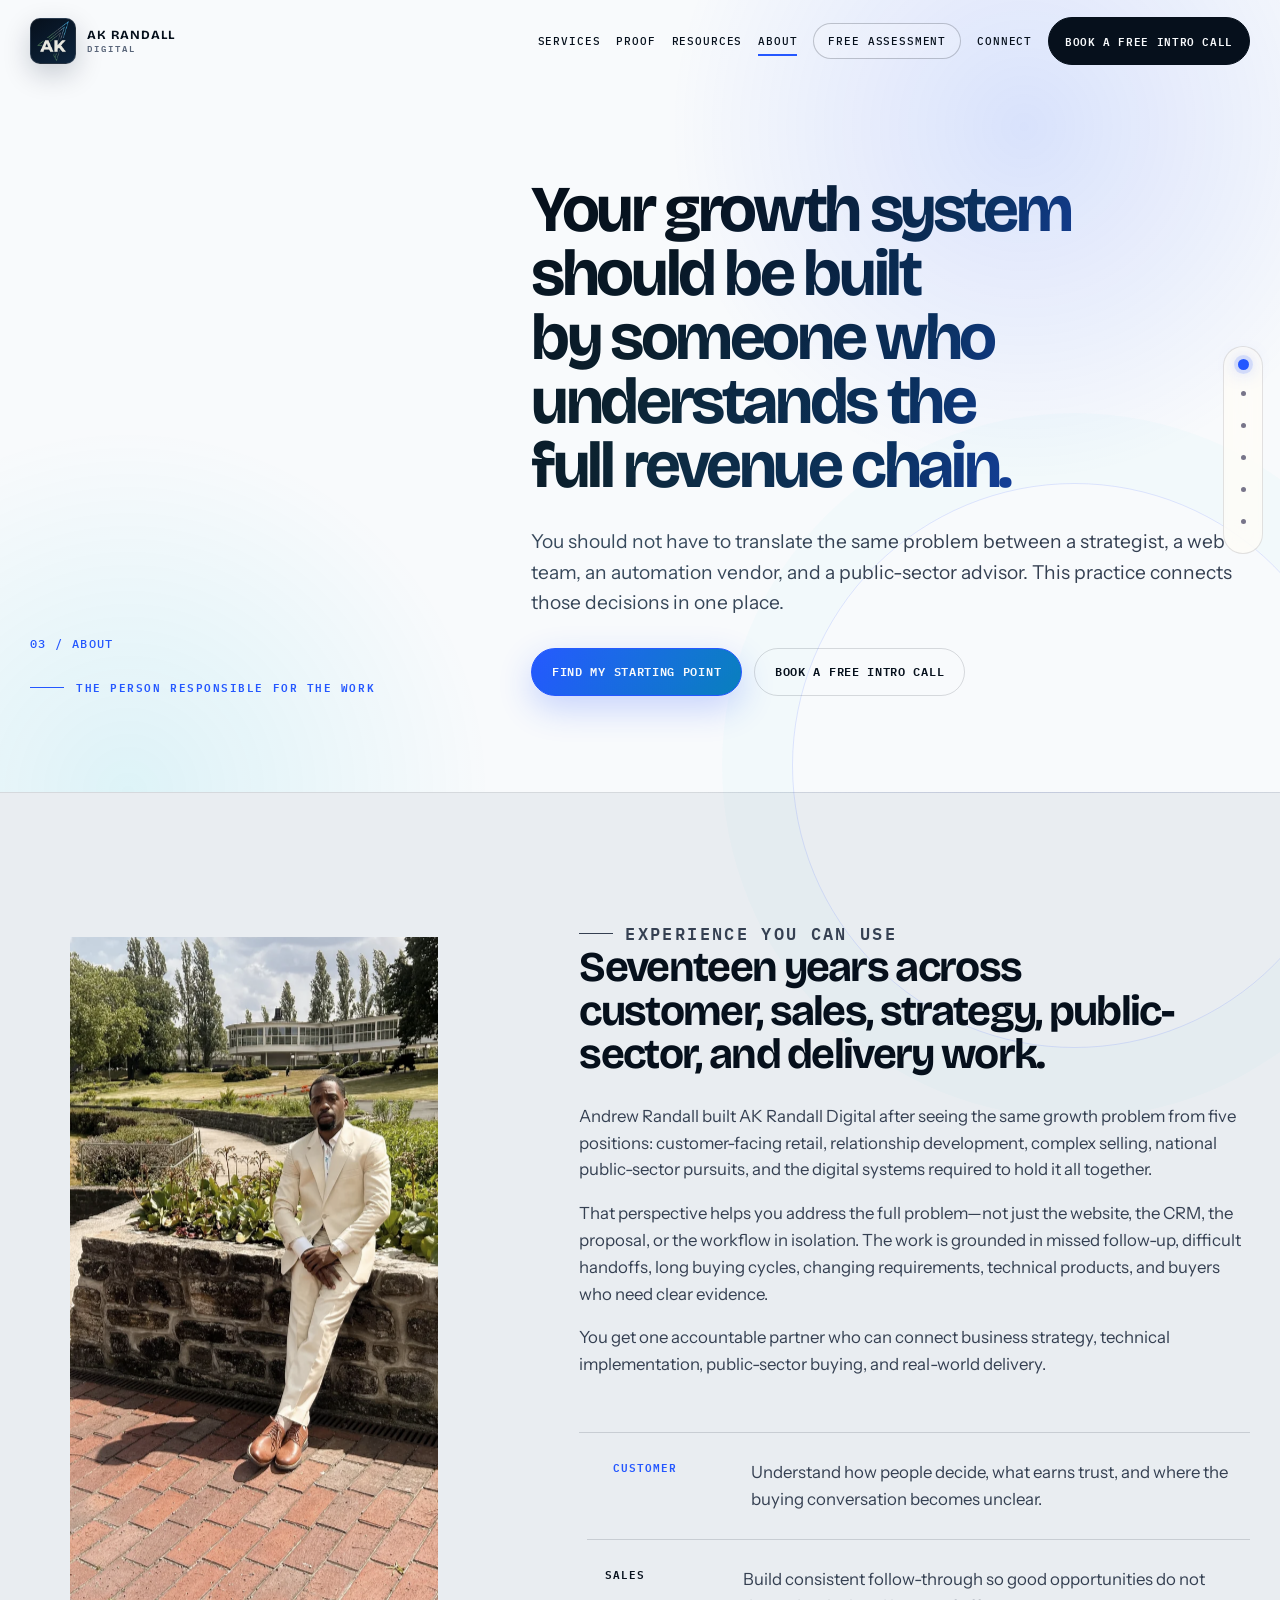
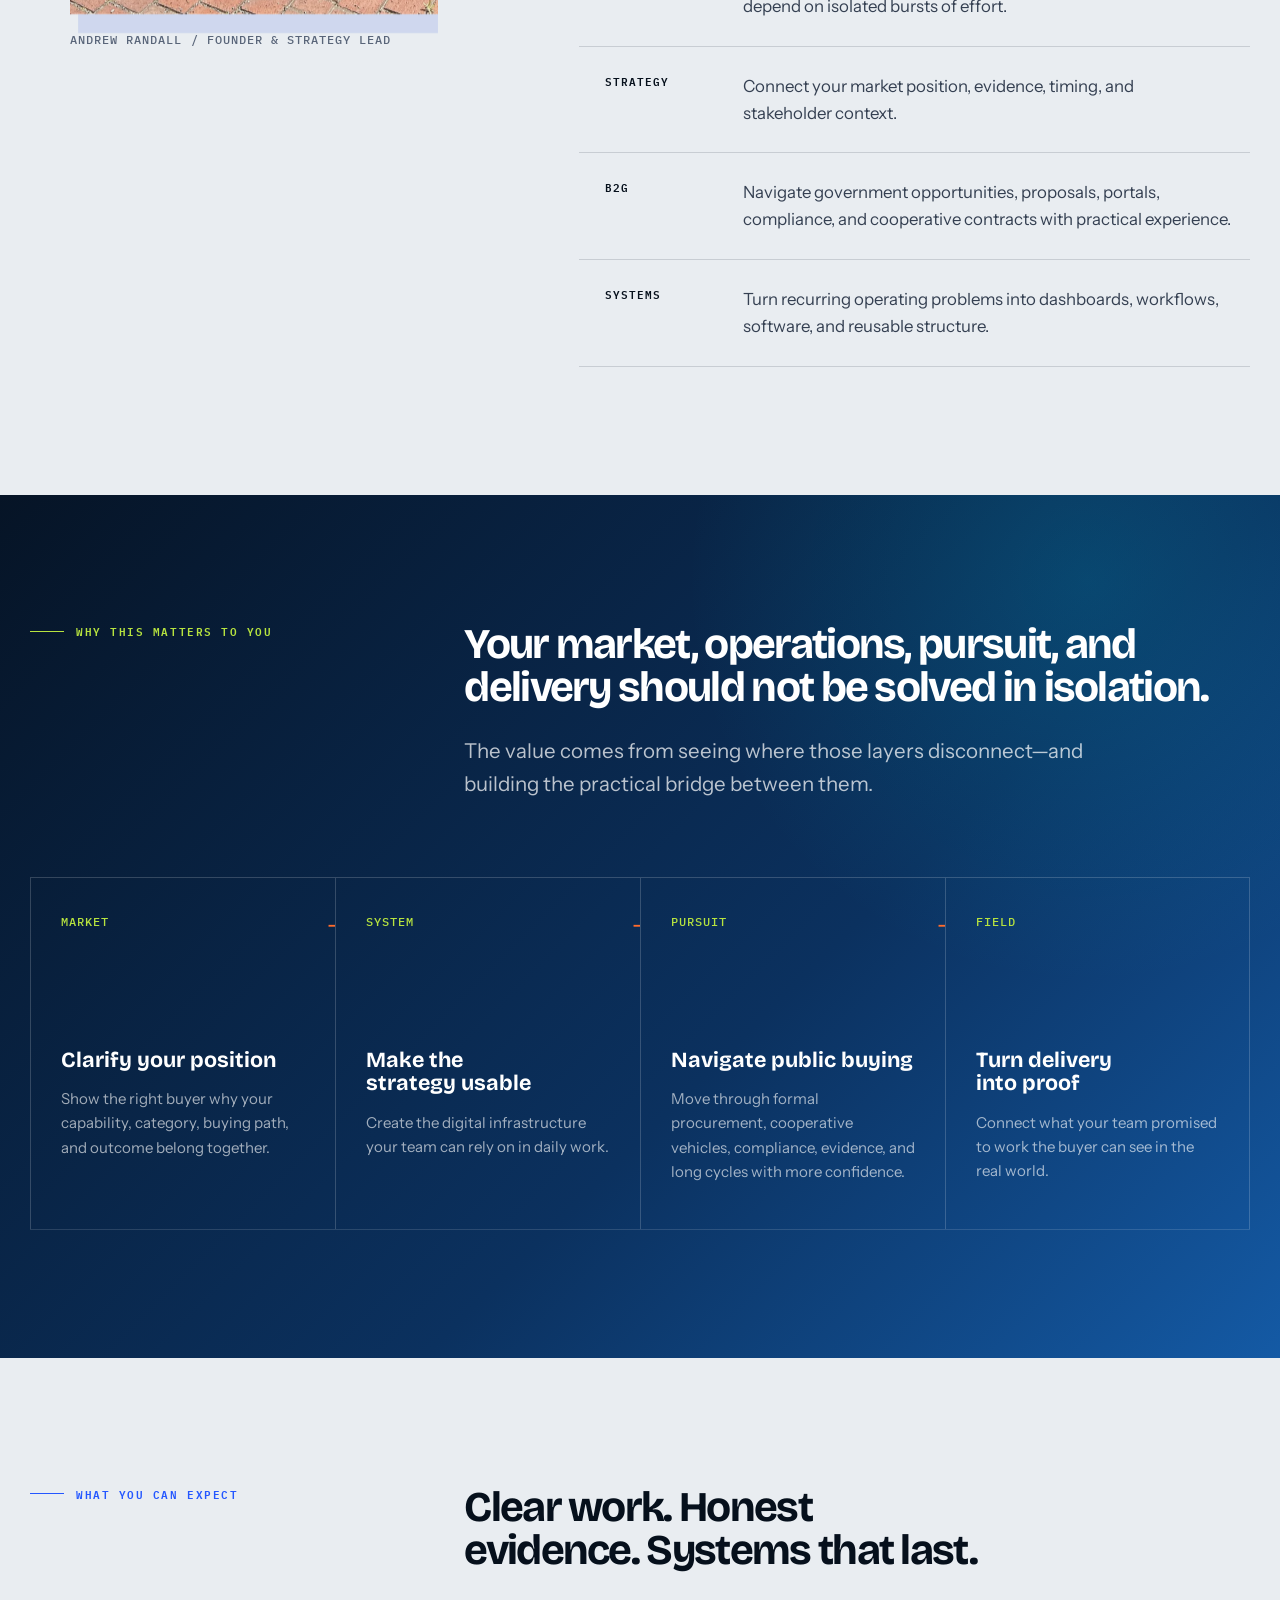
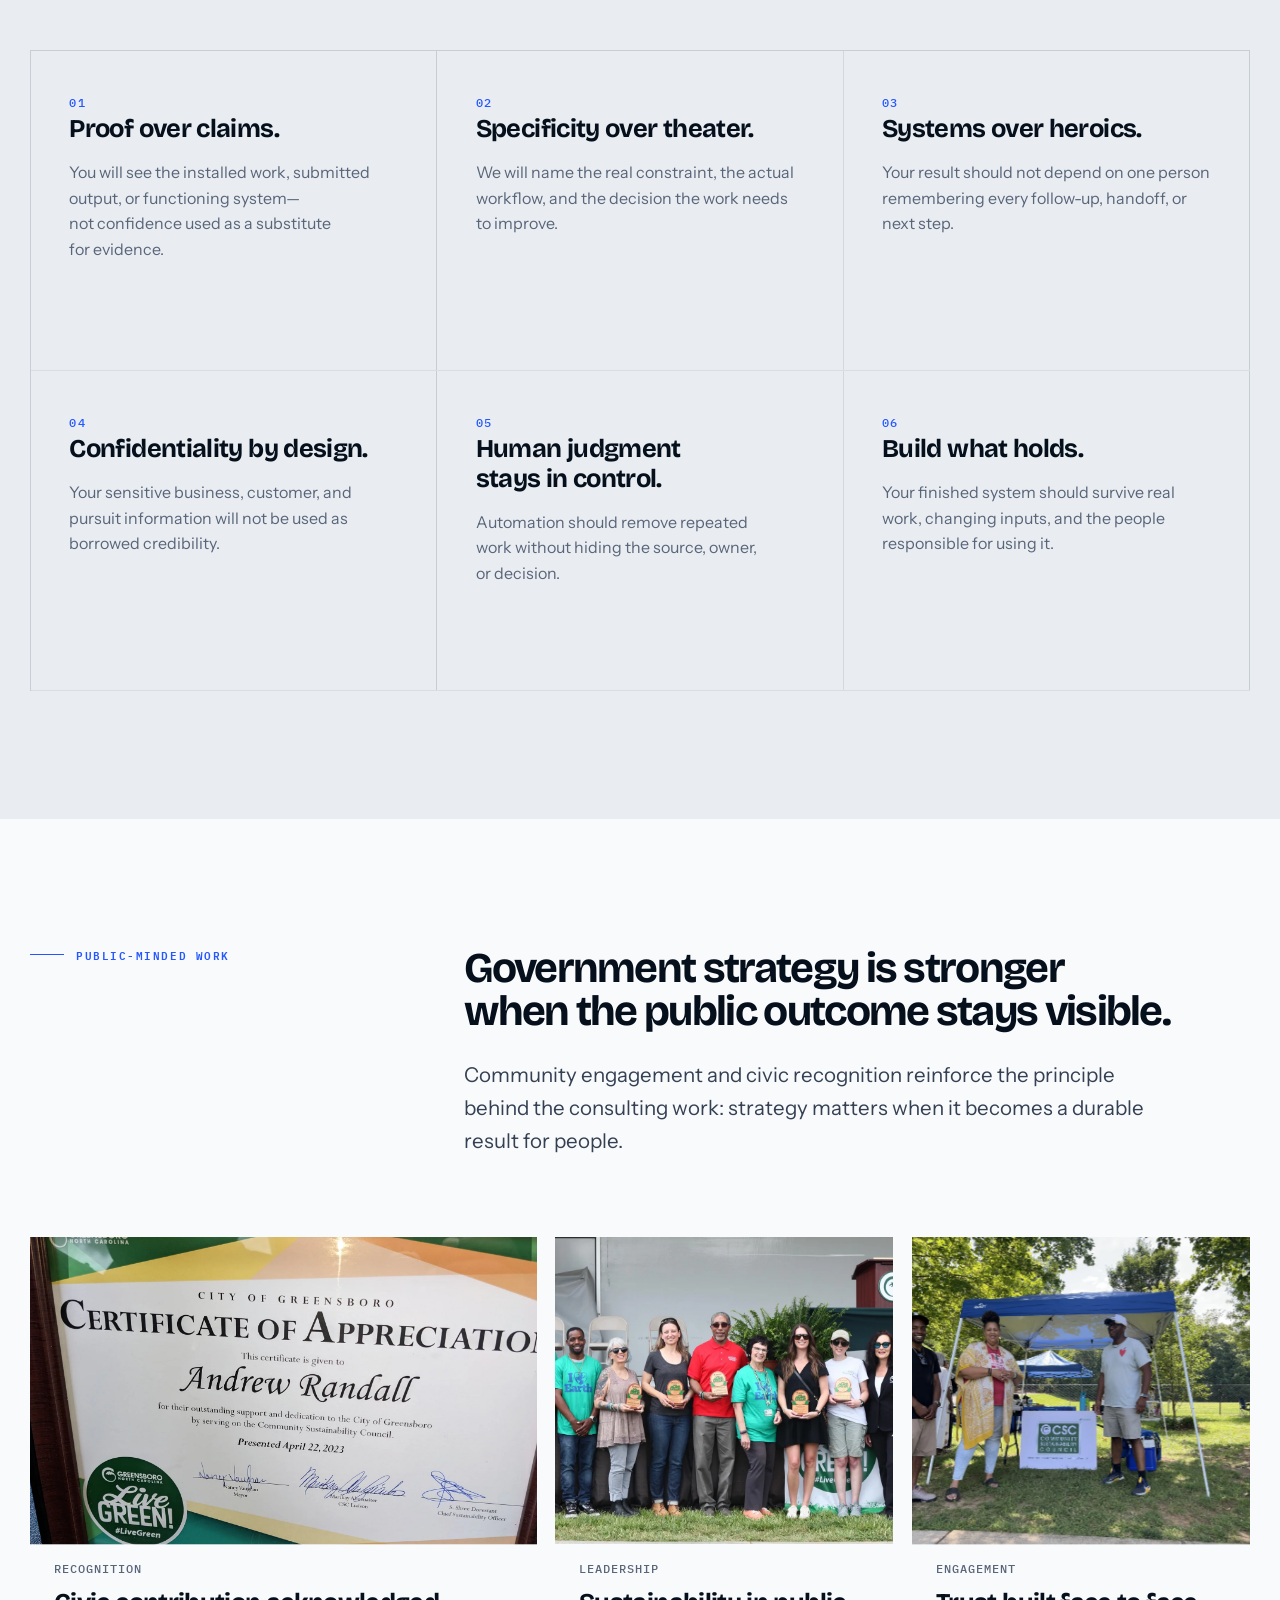
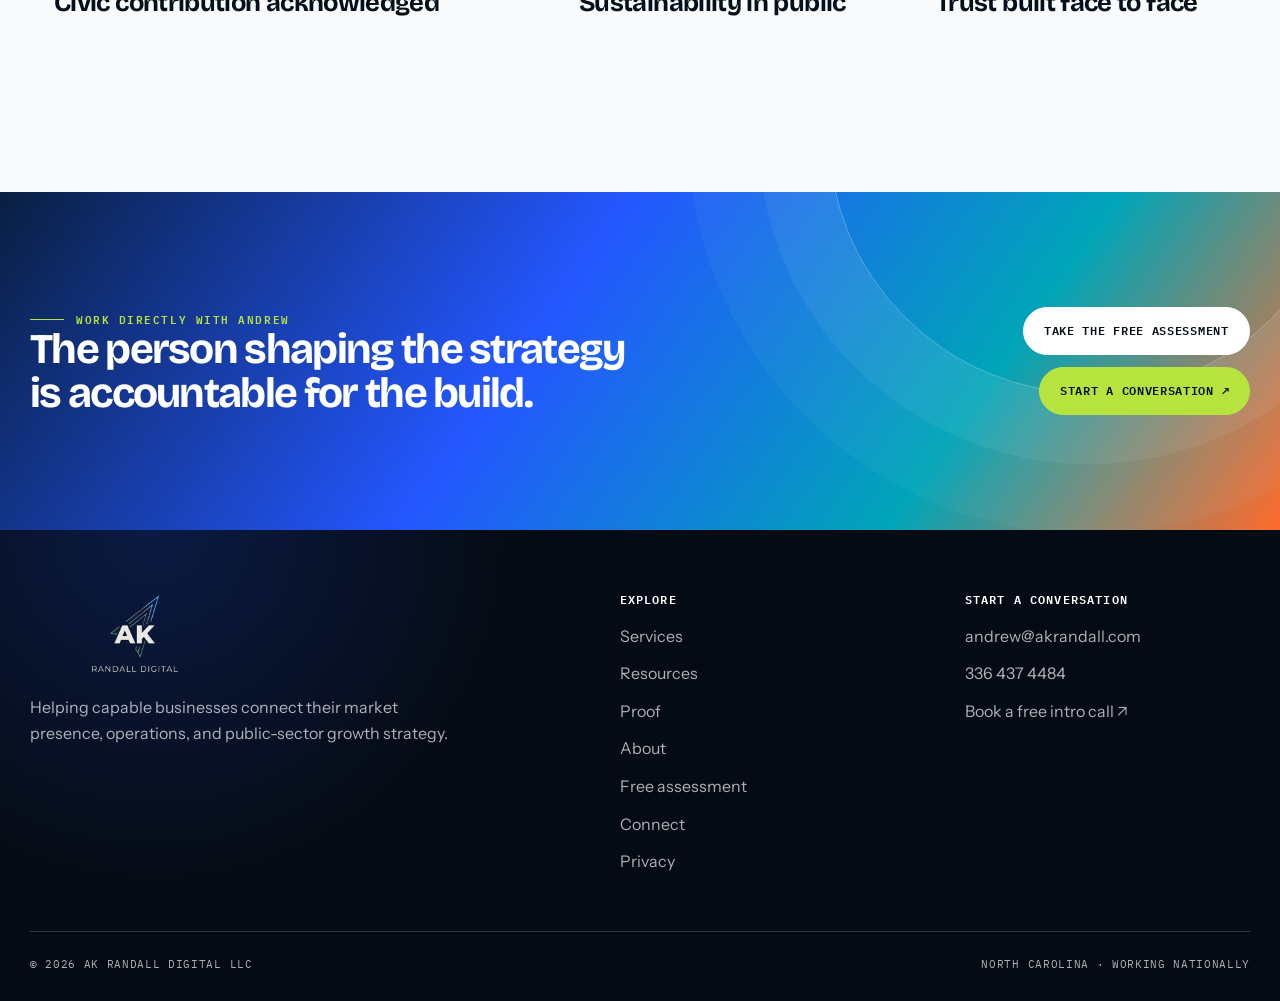
==== commit 97651096: "docs" ====
--- a/about.html
+++ b/about.html
@@ -4,7 +4,7 @@
   <meta charset="utf-8"><meta name="viewport" content="width=device-width, initial-scale=1">
   <title>About Andrew Randall | AK Randall Digital</title>
   <meta name="description" content="Work directly with Andrew Randall across business strategy, digital systems, public-sector growth, and the practical work required to connect them.">
-  <meta name="theme-color" content="#3D5AFE"><meta property="og:image" content="assets/brand/og-image.png"><link rel="icon" href="assets/brand/favicon.ico"><link rel="canonical" href="https://akrandall.com/about.html"><link rel="stylesheet" href="styles.css?v=20260722b"><script src="lead-config.js?v=20260721d"></script><script src="analytics.js?v=20260721b" defer></script><script src="script.js?v=20260722a" defer></script>
+  <meta name="theme-color" content="#3D5AFE"><meta property="og:image" content="assets/brand/og-image.png"><link rel="icon" href="assets/brand/favicon.ico"><link rel="canonical" href="https://akrandall.com/about.html"><link rel="stylesheet" href="styles.css?v=20260722e"><script src="lead-config.js?v=20260721d"></script><script src="analytics.js?v=20260721b" defer></script><script src="script.js?v=20260722b" defer></script>
 </head>
 <body>
   <a class="skip-link" href="#main">Skip to content</a>
--- a/styles.css
+++ b/styles.css
@@ -729,7 +729,7 @@
 .hero [data-reveal] { opacity: 1; filter: none; clip-path: inset(0); transform: none; }
 .tilt-card[data-reveal].is-visible { transform: perspective(1200px) rotateX(var(--tilt-x,0)) rotateY(var(--tilt-y,0)) translateY(var(--tilt-lift,0)); }
 
-@media (min-width: 981px) and (max-width: 1320px) {
+@media (min-width: 981px) and (max-width: 1500px) {
   .nav-shell, .site-nav { gap: 16px; }
   .nav-cta { padding-right: 16px; padding-left: 16px; font-size: .66rem; }
   .site-nav > a:not(.nav-cta) { font-size: .66rem; }
@@ -1202,7 +1202,7 @@
 .home-scroll-content { position: relative; z-index: 2; display: grid; grid-template-columns: minmax(0,1.2fr) minmax(330px,.8fr); gap: clamp(50px,8vw,130px); height: 100%; align-items: center; padding: 126px 0 116px; }
 .home-scroll-copy { max-width: 790px; opacity: var(--home-copy-opacity,1); transform: translate3d(0,var(--home-copy-shift,0),0); transition: opacity .12s linear; }
 .home-scroll-copy .eyebrow { color: var(--sage); }
-.home-scroll-copy h1 { max-width: 820px; margin: 24px 0 28px; font: 700 clamp(4.3rem,7.4vw,7.6rem)/.86 var(--display); letter-spacing: -.078em; }
+.home-scroll-copy h1 { max-width: 820px; margin: 24px 0 30px; font: 700 clamp(4.15rem,7.1vw,7.25rem)/.94 var(--display); letter-spacing: -.055em; }
 .home-scroll-copy h1 span { display: block; color: #6ed8ff; }
 .home-scroll-copy > p:not(.eyebrow):not(.home-hero-trust) { max-width: 680px; margin: 0; color: rgba(255,255,255,.74); font-size: clamp(1.04rem,1.4vw,1.24rem); line-height: 1.62; }
 .home-scroll-copy .hero-actions { display: flex; flex-wrap: wrap; gap: 12px; margin-top: 36px; }
@@ -1231,19 +1231,39 @@
 
 .home-diagnostic { padding: clamp(105px,12vw,184px) 0; background: #eef2f5; }
 .home-section-heading { display: grid; grid-template-columns: minmax(190px,.48fr) minmax(0,1.52fr); gap: clamp(40px,7vw,104px); align-items: start; margin-bottom: 70px; }
-.home-section-heading h2 { max-width: 920px; margin: 0; font: 700 clamp(3rem,5.8vw,6rem)/.93 var(--display); letter-spacing: -.066em; }
+.home-section-heading h2 { max-width: 920px; margin: 0; font: 700 clamp(3rem,5.8vw,6rem)/.98 var(--display); letter-spacing: -.05em; }
 .home-section-heading > div > p { max-width: 700px; margin: 24px 0 0; color: #536172; font-size: 1.08rem; }
-.home-diagnostic-grid { display: grid; grid-template-columns: repeat(3,1fr); border-top: 1px solid var(--line); border-left: 1px solid var(--line); }
-.home-diagnostic-grid article { display: flex; min-height: 470px; flex-direction: column; padding: clamp(28px,3.4vw,48px); border-right: 1px solid var(--line); border-bottom: 1px solid var(--line); background: rgba(248,250,252,.34); transition: color .3s ease, background .3s ease, transform .3s ease; }
-.home-diagnostic-grid article:hover { color: white; background: #07172b; transform: translateY(-7px); }
-.home-diagnostic-grid article > span { color: var(--blue); font: 600 .62rem/1 var(--mono); letter-spacing: .11em; }
-.home-diagnostic-grid article:hover > span { color: var(--sage); }
-.home-diagnostic-grid h3 { margin: 100px 0 20px; font: 700 clamp(1.7rem,2.5vw,2.6rem)/1.02 var(--display); letter-spacing: -.05em; }
-.home-diagnostic-grid p { margin: 0 0 30px; color: #596677; }
-.home-diagnostic-grid article:hover p { color: rgba(255,255,255,.66); }
-.home-diagnostic-grid a { display: flex; justify-content: space-between; gap: 20px; margin-top: auto; padding-top: 24px; border-top: 1px solid currentColor; color: inherit; font: 600 .65rem/1.35 var(--mono); letter-spacing: .07em; text-decoration: none; text-transform: uppercase; }
-.home-diagnostic-grid b { color: var(--blue); font-size: 1.2rem; }
-.home-diagnostic-grid article:hover b { color: var(--sage); }
+.home-decision-grid { display: grid; grid-template-columns: repeat(2,minmax(0,1fr)); border-top: 1px solid var(--line); border-left: 1px solid var(--line); }
+.home-decision-card { position: relative; display: flex; min-height: 690px; flex-direction: column; padding: clamp(30px,3.6vw,52px); overflow: hidden; border-right: 1px solid var(--line); border-bottom: 1px solid var(--line); background: rgba(248,250,252,.52); transition: background .35s ease, box-shadow .35s ease, transform .4s cubic-bezier(.16,1,.3,1); }
+.home-decision-card::before { content: ''; position: absolute; top: -170px; right: -170px; width: 330px; height: 330px; border: 1px solid rgba(36,87,255,.13); border-radius: 50%; box-shadow: 0 0 0 54px rgba(0,184,212,.025),0 0 0 108px rgba(36,87,255,.018); transition: transform .55s cubic-bezier(.16,1,.3,1); pointer-events: none; }
+.home-decision-card:nth-child(2)::before { border-color: rgba(0,184,212,.25); }
+.home-decision-card:nth-child(3)::before { border-color: rgba(255,107,44,.25); }
+.home-decision-card:nth-child(4)::before { border-color: rgba(183,227,63,.55); }
+.home-decision-card:hover { z-index: 1; background: #f8fafc; box-shadow: 0 34px 90px rgba(6,16,28,.13); transform: translateY(-7px); }
+.home-decision-card:hover::before { transform: translate(-20px,20px) scale(1.08); }
+.home-decision-problem { position: relative; z-index: 1; }
+.home-decision-problem > span,
+.home-decision-solution span { display: block; color: var(--blue); font: 650 .62rem/1.4 var(--mono); letter-spacing: .11em; text-transform: uppercase; }
+.home-decision-problem h3 { max-width: 590px; margin: 60px 0 22px; font: 700 clamp(2rem,3.15vw,3.35rem)/1.03 var(--display); letter-spacing: -.04em; }
+.home-decision-problem > p { max-width: 610px; margin: 0; color: #536172; }
+.home-decision-solution { position: relative; z-index: 1; display: grid; grid-template-columns: minmax(0,.92fr) minmax(0,1.08fr); gap: 30px; margin: 38px 0 0; padding: 28px 0; border-top: 1px solid rgba(6,16,28,.15); border-bottom: 1px solid rgba(6,16,28,.15); }
+.home-decision-solution > div + div { padding-left: 30px; border-left: 1px solid rgba(6,16,28,.12); }
+.home-decision-solution strong { display: block; max-width: 290px; margin-top: 13px; font: 700 1.1rem/1.3 var(--display); letter-spacing: -.02em; }
+.home-decision-solution ul { display: grid; gap: 8px; margin: 13px 0 0; padding: 0; list-style: none; }
+.home-decision-solution li { position: relative; padding-left: 15px; color: #4f5e6d; font-size: .86rem; }
+.home-decision-solution li::before { content: ''; position: absolute; top: .72em; left: 0; width: 5px; height: 5px; border-radius: 50%; background: var(--cyan); transform: translateY(-50%); }
+.home-decision-fact { position: relative; z-index: 1; display: grid; grid-template-columns: 1fr; gap: 18px; align-items: start; margin-top: auto; padding: 38px 0 30px; }
+.home-decision-fact > strong { color: var(--blue); font: 720 clamp(2.65rem,4vw,4.1rem)/.94 var(--display); letter-spacing: -.045em; white-space: nowrap; }
+.home-decision-fact p { max-width: 540px; margin: 0; color: #536172; font-size: .9rem; line-height: 1.62; }
+.home-decision-fact a { display: inline-flex; gap: 8px; margin-top: 11px; color: var(--ink); font: 650 .59rem/1.35 var(--mono); letter-spacing: .07em; text-decoration: none; text-transform: uppercase; }
+.home-decision-fact a:hover { color: var(--blue); }
+.home-decision-fact a b { color: var(--blue); font-size: .9rem; }
+.home-decision-actions { position: relative; z-index: 1; display: flex; flex-wrap: wrap; justify-content: space-between; gap: 12px 22px; padding-top: 21px; border-top: 1px solid rgba(6,16,28,.15); }
+.home-decision-actions a { color: var(--ink); font: 650 .62rem/1.4 var(--mono); letter-spacing: .075em; text-decoration: none; text-transform: uppercase; }
+.home-decision-actions a:last-child { color: var(--blue); }
+.home-decision-actions a:hover { text-decoration: underline; text-underline-offset: 5px; }
+.home-research-note { display: grid; grid-template-columns: minmax(145px,.36fr) minmax(0,1.64fr); gap: 30px; margin: 24px 0 0; padding: 24px 28px; border: 1px solid var(--line); color: #5c6978; font-size: .78rem; line-height: 1.65; }
+.home-research-note strong { color: var(--ink); font: 650 .65rem/1.5 var(--mono); letter-spacing: .08em; text-transform: uppercase; }
 
 .home-paths { padding: clamp(105px,12vw,184px) 0; color: white; background: radial-gradient(circle at 12% 8%,rgba(36,87,255,.2),transparent 26%),#050b14; }
 .home-paths-heading { display: grid; grid-template-columns: minmax(190px,.48fr) minmax(0,1.52fr); gap: clamp(40px,7vw,104px); align-items: start; margin-bottom: 72px; }
@@ -1369,9 +1389,8 @@
   .home-proof-grid { grid-template-columns: repeat(2,1fr); }
   .home-proof-grid > div:nth-child(-n+2) { border-bottom: 1px solid var(--line); }
   .home-section-heading, .home-paths-heading, .home-industry-heading { grid-template-columns: 1fr; gap: 24px; }
-  .home-diagnostic-grid { grid-template-columns: 1fr; }
-  .home-diagnostic-grid article { min-height: 390px; }
-  .home-diagnostic-grid h3 { margin-top: 70px; }
+  .home-decision-grid { grid-template-columns: 1fr; }
+  .home-decision-card { min-height: 640px; }
   .home-method-grid { grid-template-columns: repeat(2,1fr); }
 }
 
@@ -1395,7 +1414,14 @@
   .home-proof-grid strong { font-size: clamp(1.5rem,7vw,2.1rem); }
   .home-proof-grid span { font-size: .54rem; }
   .home-section-heading h2, .home-paths-heading h2, .home-industry-heading h2 { font-size: clamp(2.75rem,12vw,4.45rem); }
-  .home-diagnostic-grid article { min-height: 380px; }
+  .home-decision-card { min-height: 0; padding: 32px 26px; }
+  .home-decision-problem h3 { margin-top: 48px; font-size: clamp(2rem,9vw,3rem); }
+  .home-decision-solution { grid-template-columns: 1fr; gap: 22px; }
+  .home-decision-solution > div + div { padding: 22px 0 0; border-top: 1px solid rgba(6,16,28,.12); border-left: 0; }
+  .home-decision-fact { grid-template-columns: 1fr; gap: 15px; margin-top: 30px; }
+  .home-decision-fact > strong { font-size: clamp(2.8rem,13vw,4.1rem); }
+  .home-decision-actions { display: grid; }
+  .home-research-note { grid-template-columns: 1fr; gap: 8px; padding: 22px; }
   .home-paths-grid article { min-height: 610px; }
   .home-path-number { font-size: 3.5rem; }
   .home-paths-grid h3 { font-size: clamp(2rem,9vw,3rem); }
@@ -1467,16 +1493,16 @@
 }
 .assessment-hero-grid {
   display: grid;
-  grid-template-columns: minmax(300px,.72fr) minmax(560px,1.28fr);
-  gap: clamp(44px, 7vw, 100px);
+  grid-template-columns: minmax(390px,.9fr) minmax(560px,1.1fr);
+  gap: clamp(44px, 6vw, 84px);
   align-items: start;
 }
 .assessment-intro { position: sticky; top: 126px; }
 .assessment-intro h1 {
-  max-width: 690px;
-  margin: 24px 0;
-  font: 700 clamp(3.3rem, 6vw, 6.5rem)/.9 var(--display);
-  letter-spacing: -.075em;
+  max-width: 640px;
+  margin: 28px 0 30px;
+  font: 700 clamp(3.3rem, 4.5vw, 5.35rem)/.98 var(--display);
+  letter-spacing: -.052em;
 }
 .assessment-lead {
   max-width: 620px;
@@ -1535,8 +1561,9 @@
 .footer-bottom { font-size: .7rem; }
 
 .home-proof-grid span { font-size: .68rem; }
-.home-diagnostic-grid article > span { font-size: .68rem; }
-.home-diagnostic-grid a { font-size: .72rem; }
+.home-decision-problem > span,
+.home-decision-solution span { font-size: .68rem; }
+.home-decision-actions a { font-size: .7rem; }
 .home-scroll-footer { font-size: .64rem; }
 
 .proof-v2-hero-rail span,
@@ -1574,3 +1601,303 @@
   .coverage-layers button { font-size: .66rem; }
   .coverage-layers button > span { font-size: .61rem; }
 }
+
+/* Downloadable service-guide library */
+.resources-page .site-header:not(.is-scrolled) .brand { color: white; }
+.resources-page .site-header:not(.is-scrolled) .brand-wordmark small { color: rgba(255,255,255,.56); }
+.resources-page .site-header:not(.is-scrolled) .site-nav > a:not(.nav-cta) { color: white; }
+.resources-page .site-header:not(.is-scrolled) .site-nav > a:not(.nav-cta)::after { background: var(--sage); }
+.resources-page .site-header:not(.is-scrolled) .site-nav > a.nav-assessment { border-color: rgba(255,255,255,.38); background: rgba(255,255,255,.06); }
+.resources-page .site-header:not(.is-scrolled) .nav-cta { border-color: var(--sage); color: var(--ink); background: var(--sage); }
+.resources-page .site-header:not(.is-scrolled) .menu-toggle { border-color: rgba(255,255,255,.38); color: white; }
+
+.resource-hero {
+  position: relative;
+  min-height: 800px;
+  overflow: hidden;
+  color: white;
+  background:
+    linear-gradient(115deg,rgba(36,87,255,.22),transparent 45%),
+    radial-gradient(circle at 82% 42%,rgba(0,184,212,.16),transparent 30%),
+    #071526;
+}
+.resource-hero::before {
+  content: '';
+  position: absolute;
+  inset: 0;
+  pointer-events: none;
+  background-image: linear-gradient(rgba(255,255,255,.035) 1px,transparent 1px),linear-gradient(90deg,rgba(255,255,255,.035) 1px,transparent 1px);
+  background-size: 72px 72px;
+  mask-image: linear-gradient(to right,black,transparent 82%);
+}
+.resource-hero-grid {
+  position: relative;
+  z-index: 1;
+  display: grid;
+  min-height: 800px;
+  grid-template-columns: minmax(0,1fr) minmax(400px,.85fr);
+  gap: 84px;
+  align-items: center;
+  padding-top: 130px;
+  padding-bottom: 72px;
+}
+.resource-hero-copy { position: relative; z-index: 2; }
+.resource-hero-copy .eyebrow { color: var(--sage); }
+.resource-hero h1 {
+  max-width: 780px;
+  margin: 26px 0 24px;
+  font: 720 clamp(4.4rem,7.4vw,7.4rem)/.83 var(--display);
+  letter-spacing: -.068em;
+}
+.resource-hero-copy > p:not(.eyebrow):not(.resource-hero-note) {
+  max-width: 680px;
+  margin: 0;
+  color: rgba(255,255,255,.72);
+  font-size: clamp(1.04rem,1.45vw,1.24rem);
+  line-height: 1.7;
+}
+.resource-hero .hero-actions { margin-top: 34px; }
+.resource-button-ghost { border-color: rgba(255,255,255,.42); color: white; background: rgba(255,255,255,.035); }
+.resource-button-ghost:hover { border-color: white; background: rgba(255,255,255,.1); }
+.resource-hero-note {
+  margin: 18px 0 0;
+  color: rgba(255,255,255,.48);
+  font: 600 .62rem/1.5 var(--mono);
+  letter-spacing: .08em;
+  text-transform: uppercase;
+}
+.resource-hero-object {
+  position: relative;
+  min-height: 510px;
+  perspective: 1400px;
+}
+.resource-orbit {
+  position: absolute;
+  border: 1px solid rgba(183,227,63,.2);
+  border-radius: 50%;
+}
+.resource-orbit--one { inset: -10% -38% -20% 2%; animation: resource-orbit 22s linear infinite; }
+.resource-orbit--two { inset: 7% -20% 2% 18%; border-color: rgba(0,184,212,.2); animation: resource-orbit 15s linear infinite reverse; }
+.resource-document-stack {
+  position: absolute;
+  top: 50%;
+  left: 50%;
+  width: min(410px,88%);
+  height: 510px;
+  transform: translate(-48%,-50%) rotateY(-13deg) rotateX(4deg);
+  transform-style: preserve-3d;
+}
+.resource-document-stack > i,
+.resource-document-stack > div {
+  position: absolute;
+  inset: 0;
+  border: 1px solid rgba(255,255,255,.2);
+  background: #e8e8e0;
+  box-shadow: 0 38px 90px rgba(0,0,0,.36);
+}
+.resource-document-stack > i:first-child { transform: translate3d(38px,-22px,-44px) rotate(5deg); background: #133a75; }
+.resource-document-stack > i:nth-child(2) { transform: translate3d(20px,-11px,-22px) rotate(2deg); background: #2277d1; }
+.resource-document-stack > div {
+  display: flex;
+  flex-direction: column;
+  justify-content: space-between;
+  padding: 42px 40px;
+  color: #133a75;
+  transform: translateZ(0);
+}
+.resource-document-stack span,
+.resource-document-stack small { font: 600 .62rem/1.5 var(--mono); letter-spacing: .1em; text-transform: uppercase; }
+.resource-document-stack strong { font: 750 clamp(3rem,5vw,4.6rem)/.84 var(--display); letter-spacing: -.06em; }
+.resource-document-stack small { max-width: 220px; color: rgba(8,12,18,.58); }
+@keyframes resource-orbit { to { transform: rotate(360deg); } }
+
+.resource-featured { padding: 112px 0; background: var(--paper); }
+.resource-section-heading {
+  display: grid;
+  grid-template-columns: .65fr 1.35fr;
+  gap: 72px;
+  align-items: start;
+  margin-bottom: 54px;
+}
+.resource-section-heading h2,
+.resource-use-heading h2 {
+  max-width: 900px;
+  margin: 0 0 18px;
+  font: 700 clamp(2.8rem,5vw,5rem)/.94 var(--display);
+  letter-spacing: -.055em;
+}
+.resource-section-heading > div > p { max-width: 700px; margin: 0; color: var(--muted); font-size: 1.08rem; }
+.resource-featured-grid { display: grid; grid-template-columns: 1fr 1fr; gap: 1px; background: var(--line); border: 1px solid var(--line); }
+.resource-feature-card {
+  position: relative;
+  display: grid;
+  min-height: 540px;
+  align-content: start;
+  overflow: hidden;
+  padding: 52px;
+  background: var(--paper-bright);
+}
+.resource-feature-card::after {
+  content: '';
+  position: absolute;
+  right: -120px;
+  bottom: -150px;
+  width: 340px;
+  height: 340px;
+  border: 1px solid rgba(36,87,255,.18);
+  border-radius: 50%;
+  box-shadow: 0 0 0 52px rgba(36,87,255,.045),0 0 0 104px rgba(36,87,255,.025);
+}
+.resource-feature-card--dark { color: white; background: var(--navy); }
+.resource-feature-card--dark::after { border-color: rgba(183,227,63,.25); box-shadow: 0 0 0 52px rgba(183,227,63,.045),0 0 0 104px rgba(183,227,63,.025); }
+.resource-card-index { color: var(--blue); font: 600 .66rem/1.4 var(--mono); letter-spacing: .1em; text-transform: uppercase; }
+.resource-feature-card--dark .resource-card-index { color: var(--sage); }
+.resource-file-mark {
+  position: absolute;
+  top: 42px;
+  right: 44px;
+  display: grid;
+  width: 58px;
+  height: 72px;
+  grid-template-rows: 1fr auto;
+  border: 1px solid currentColor;
+  padding: 10px;
+  color: var(--blue);
+}
+.resource-file-mark b { font: 700 .7rem/1 var(--mono); }
+.resource-file-mark span { align-self: end; font: 700 1.4rem/1 var(--display); }
+.resource-feature-card--dark .resource-file-mark { color: var(--sage); }
+.resource-feature-card h3 { max-width: 520px; margin: 70px 0 20px; font: 700 clamp(2.4rem,4vw,4.3rem)/.92 var(--display); letter-spacing: -.05em; }
+.resource-feature-card > p { max-width: 590px; margin: 0; color: var(--muted); font-size: 1.02rem; line-height: 1.65; }
+.resource-feature-card--dark > p { color: rgba(255,255,255,.66); }
+.resource-feature-card ul { display: grid; gap: 7px; margin: 26px 0 42px; padding: 0; list-style: none; color: var(--muted); }
+.resource-feature-card--dark ul { color: rgba(255,255,255,.66); }
+.resource-feature-card li::before { content: '—'; margin-right: 9px; color: var(--blue); }
+.resource-feature-card--dark li::before { color: var(--sage); }
+.resource-download {
+  position: relative;
+  z-index: 2;
+  display: flex;
+  min-height: 62px;
+  align-items: center;
+  justify-content: space-between;
+  gap: 20px;
+  margin-top: auto;
+  border-top: 1px solid var(--line);
+  border-bottom: 1px solid var(--line);
+  color: var(--ink);
+  font: 650 .72rem/1 var(--mono);
+  letter-spacing: .06em;
+  text-decoration: none;
+  text-transform: uppercase;
+}
+.resource-feature-card--dark .resource-download { border-color: rgba(255,255,255,.2); color: white; }
+.resource-download b { display: grid; width: 34px; height: 34px; place-items: center; border-radius: 50%; color: var(--ink); background: var(--sage); font-size: 1rem; transition: transform .2s ease; }
+.resource-download:hover b { transform: translateY(4px); }
+
+.resource-library { padding: 120px 0; background: #f8fafc; }
+.resource-guide-list { border-top: 1px solid var(--line); }
+.resource-guide {
+  display: grid;
+  min-height: 330px;
+  grid-template-columns: 88px minmax(300px,1.25fr) minmax(220px,.7fr) minmax(260px,.8fr);
+  gap: 36px;
+  align-items: center;
+  border-bottom: 1px solid var(--line);
+  padding: 44px 0;
+}
+.resource-guide-number { align-self: start; color: var(--blue); font: 700 2.5rem/1 var(--display); letter-spacing: -.04em; }
+.resource-guide-copy .micro { margin: 0 0 12px; color: var(--blue); }
+.resource-guide-copy h3 { margin: 0 0 16px; font: 700 clamp(2rem,3.2vw,3.4rem)/.94 var(--display); letter-spacing: -.05em; }
+.resource-guide-copy > p:last-child { max-width: 650px; margin: 0; color: var(--muted); }
+.resource-guide-use { align-self: stretch; border-left: 1px solid var(--line); padding: 18px 0 18px 28px; }
+.resource-guide-use span { color: var(--blue); font: 600 .62rem/1.4 var(--mono); letter-spacing: .09em; text-transform: uppercase; }
+.resource-guide-use p { margin: 14px 0 0; color: var(--muted); font-size: .92rem; line-height: 1.55; }
+.resource-guide-actions { display: grid; gap: 10px; }
+.resource-guide-actions a {
+  display: flex;
+  min-height: 76px;
+  align-items: center;
+  justify-content: space-between;
+  gap: 16px;
+  border: 1px solid var(--line);
+  padding: 14px 16px;
+  color: var(--ink);
+  background: white;
+  text-decoration: none;
+  transition: border-color .2s ease,transform .2s ease,box-shadow .2s ease;
+}
+.resource-guide-actions a:hover { border-color: var(--blue); transform: translateY(-2px); box-shadow: 0 18px 35px rgba(5,22,45,.08); }
+.resource-guide-actions span { display: grid; gap: 6px; }
+.resource-guide-actions b { font: 650 .72rem/1.2 var(--mono); letter-spacing: .05em; text-transform: uppercase; }
+.resource-guide-actions small { color: var(--muted); font-size: .75rem; }
+.resource-guide-actions i { display: grid; flex: 0 0 34px; width: 34px; height: 34px; place-items: center; border-radius: 50%; color: var(--ink); background: var(--sage); font-style: normal; }
+
+.resource-use { padding: 112px 0; color: white; background: #071526; }
+.resource-use-heading { display: grid; grid-template-columns: .65fr 1.35fr; gap: 72px; align-items: start; margin-bottom: 54px; }
+.resource-use-heading .eyebrow { color: var(--sage); }
+.resource-use-grid { display: grid; grid-template-columns: repeat(3,1fr); margin: 0; padding: 0; list-style: none; border: 1px solid rgba(255,255,255,.16); }
+.resource-use-grid li { position: relative; min-height: 300px; padding: 38px; border-right: 1px solid rgba(255,255,255,.16); }
+.resource-use-grid li:last-child { border-right: 0; }
+.resource-use-grid span { color: var(--sage); font: 700 .7rem/1 var(--mono); }
+.resource-use-grid h3 { margin: 88px 0 12px; font: 700 2rem/1 var(--display); letter-spacing: -.035em; }
+.resource-use-grid p { max-width: 350px; margin: 0; color: rgba(255,255,255,.62); }
+
+.service-guide-callout {
+  padding: 78px 0;
+  color: white;
+  background: linear-gradient(115deg,#0a1d3b,#133a75 64%,#175d7b);
+}
+.service-guide-callout-grid { display: grid; grid-template-columns: 1.15fr .85fr; gap: 80px; align-items: center; }
+.service-guide-callout .eyebrow { color: var(--sage); }
+.service-guide-callout h2 { max-width: 720px; margin: 18px 0 0; font: 700 clamp(2.5rem,4.4vw,4.6rem)/.94 var(--display); letter-spacing: -.055em; }
+.service-guide-callout-grid > div:last-child > p { max-width: 600px; margin: 0 0 26px; color: rgba(255,255,255,.68); font-size: 1.02rem; }
+
+@media (min-width: 981px) and (max-width: 1120px) {
+  .site-nav { gap: 12px; }
+  .brand-wordmark { display: none; }
+  .nav-cta { padding-right: 14px; padding-left: 14px; font-size: .61rem; }
+}
+
+@media (max-width: 1080px) {
+  .resource-hero-grid { grid-template-columns: 1fr .72fr; gap: 36px; }
+  .resource-document-stack { width: 340px; height: 450px; }
+  .resource-guide { grid-template-columns: 68px 1fr 280px; }
+  .resource-guide-use { display: none; }
+}
+
+@media (max-width: 820px) {
+  .resource-hero-grid { min-height: auto; grid-template-columns: 1fr; padding-top: 130px; padding-bottom: 88px; }
+  .resource-hero h1 { font-size: clamp(4rem,14vw,6.4rem); }
+  .resource-hero-object { min-height: 440px; }
+  .resource-document-stack { width: min(390px,80vw); height: 440px; }
+  .resource-section-heading,.resource-use-heading { grid-template-columns: 1fr; gap: 22px; }
+  .resource-featured-grid { grid-template-columns: 1fr; }
+  .resource-guide { grid-template-columns: 54px 1fr; gap: 24px; }
+  .resource-guide-actions { grid-column: 2; grid-template-columns: 1fr 1fr; }
+  .resource-use-grid { grid-template-columns: 1fr; }
+  .resource-use-grid li { min-height: 240px; border-right: 0; border-bottom: 1px solid rgba(255,255,255,.16); }
+  .resource-use-grid li:last-child { border-bottom: 0; }
+  .resource-use-grid h3 { margin-top: 48px; }
+  .service-guide-callout-grid { grid-template-columns: 1fr; gap: 34px; }
+}
+
+@media (max-width: 640px) {
+  .resource-hero { min-height: 0; }
+  .resource-hero-grid { padding-top: 108px; padding-bottom: 70px; }
+  .resource-hero h1 { margin-top: 22px; font-size: clamp(3.55rem,17vw,5.4rem); line-height: .87; }
+  .resource-hero .hero-actions { display: grid; }
+  .resource-hero .button { width: 100%; }
+  .resource-hero-object { min-height: 390px; }
+  .resource-document-stack { width: min(310px,80vw); height: 370px; }
+  .resource-document-stack > div { padding: 30px 28px; }
+  .resource-document-stack strong { font-size: clamp(2.8rem,14vw,4rem); }
+  .resource-featured,.resource-library,.resource-use { padding: 82px 0; }
+  .resource-feature-card { min-height: 520px; padding: 34px 28px; }
+  .resource-feature-card h3 { margin-top: 74px; font-size: 2.8rem; }
+  .resource-file-mark { top: 30px; right: 28px; }
+  .resource-guide { grid-template-columns: 1fr; gap: 16px; padding: 36px 0; }
+  .resource-guide-number { font-size: 2rem; }
+  .resource-guide-actions { grid-column: auto; grid-template-columns: 1fr; margin-top: 12px; }
+  .resource-use-grid li { min-height: 260px; padding: 30px; }
+}
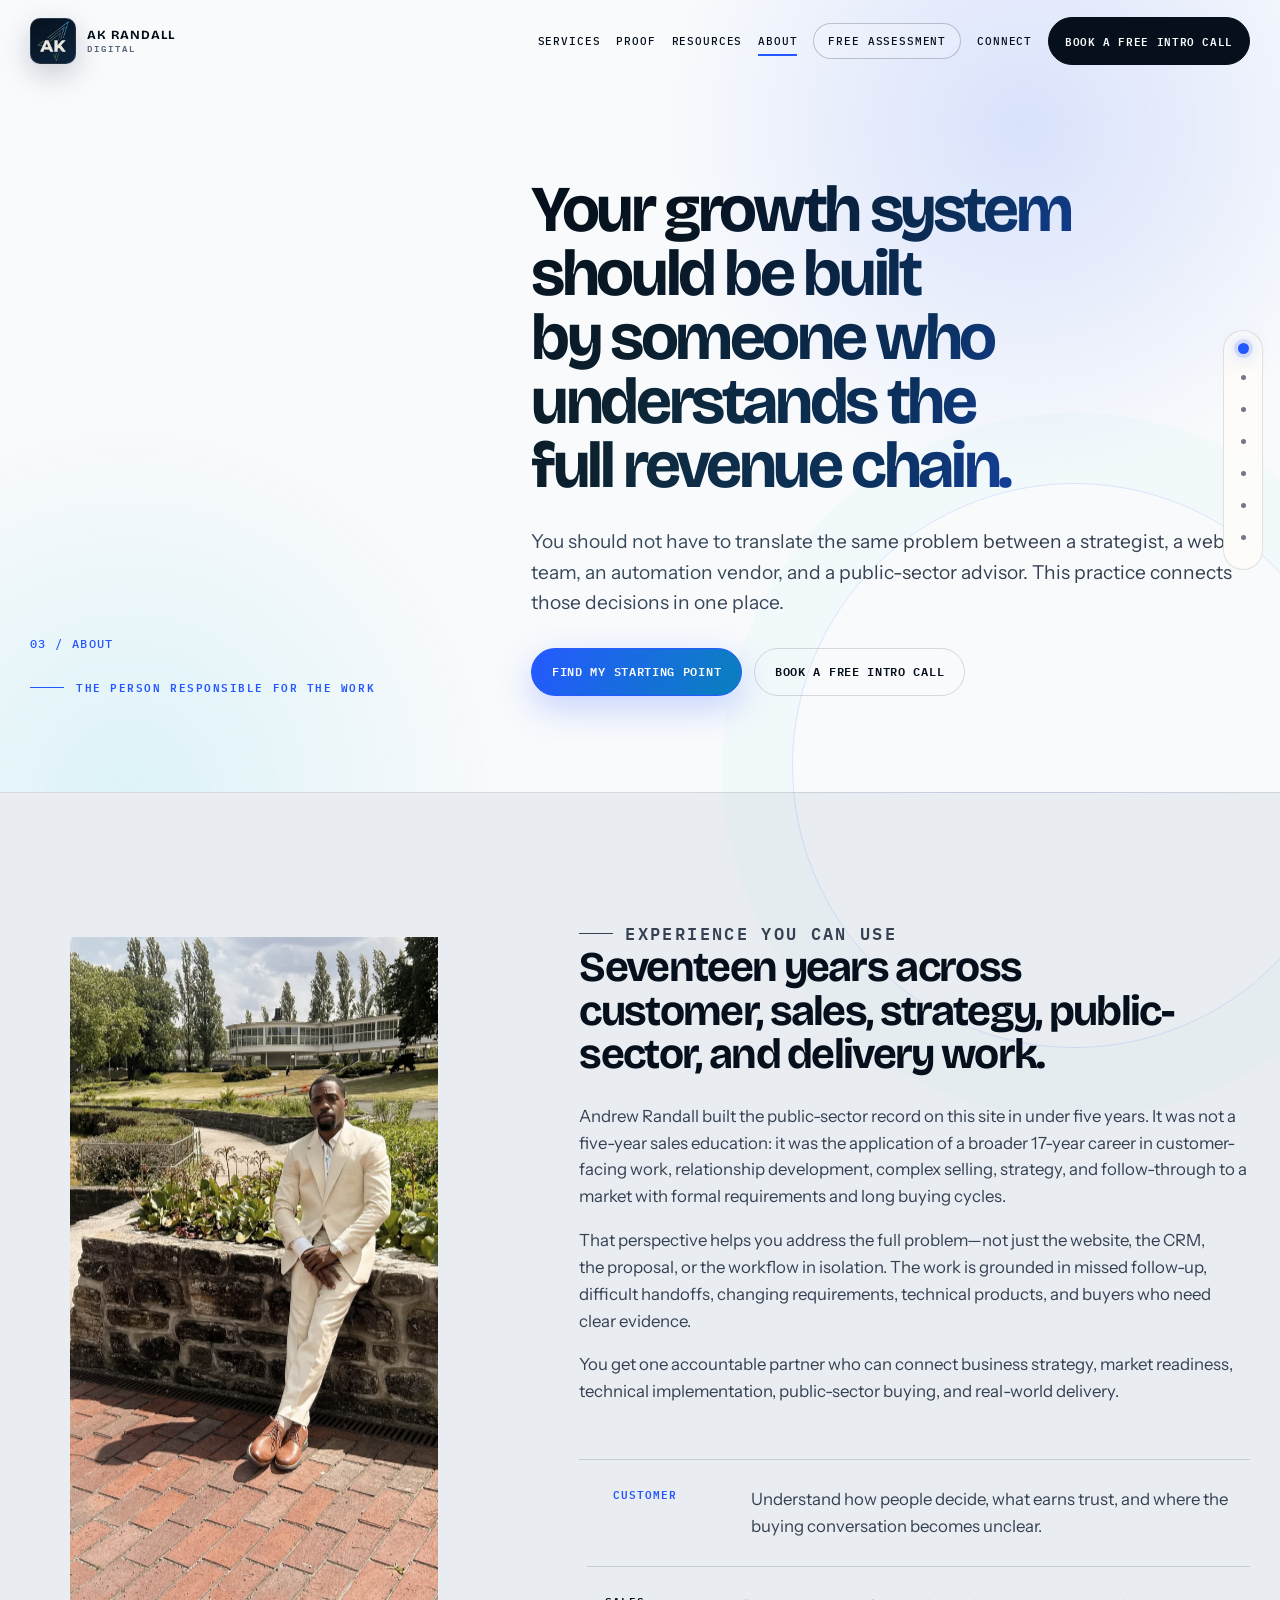
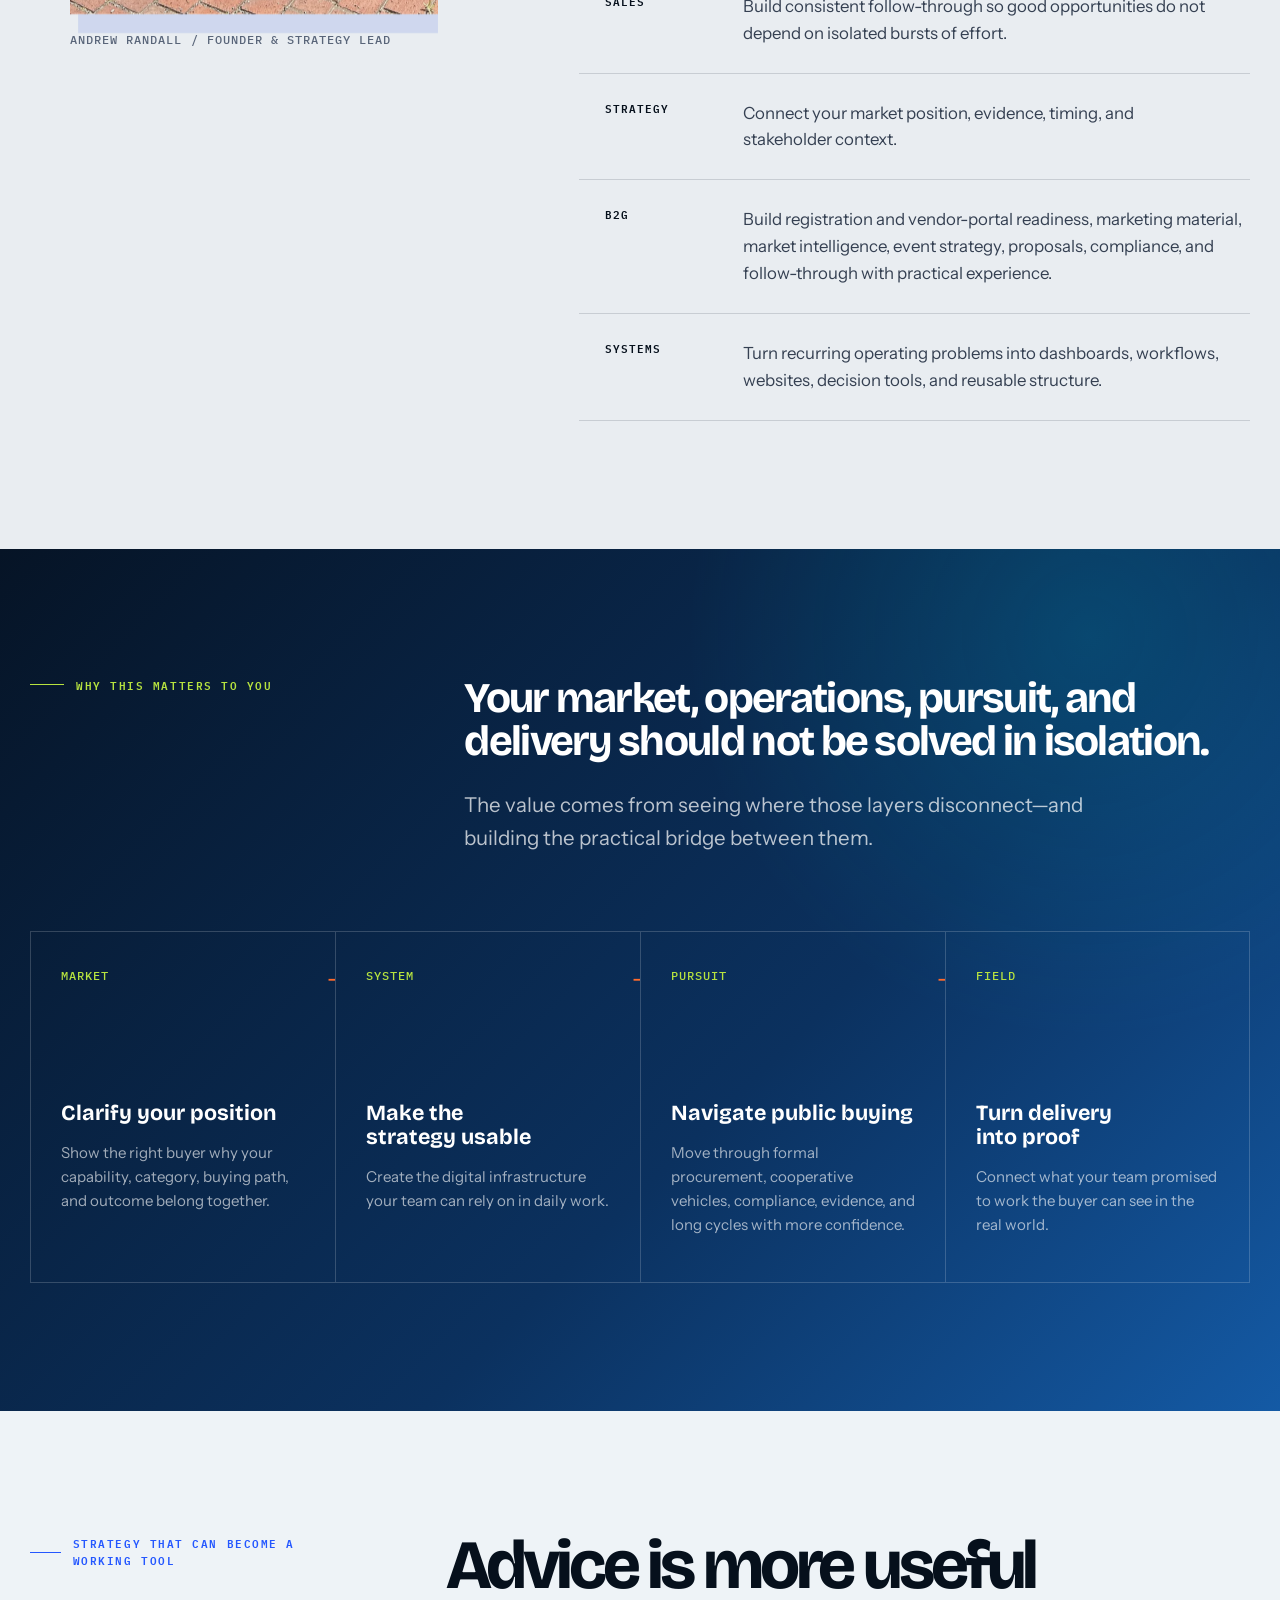
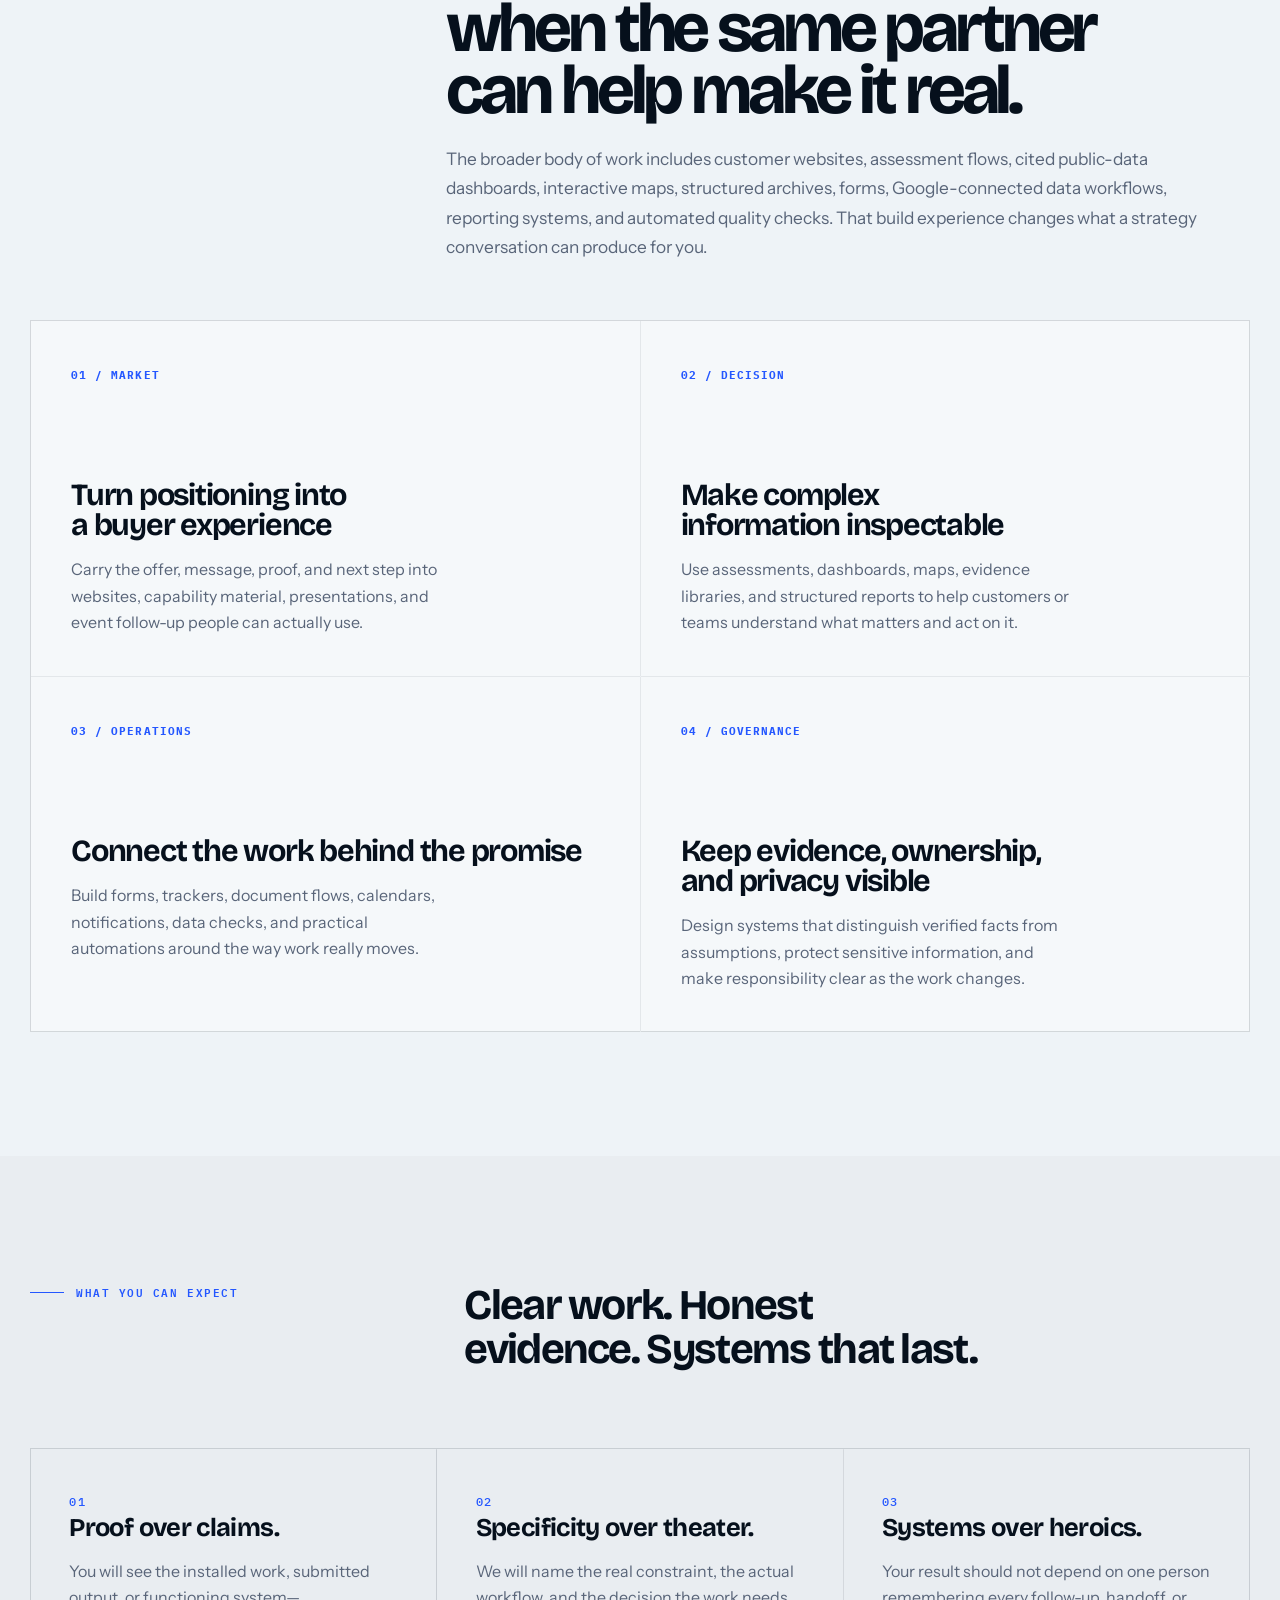
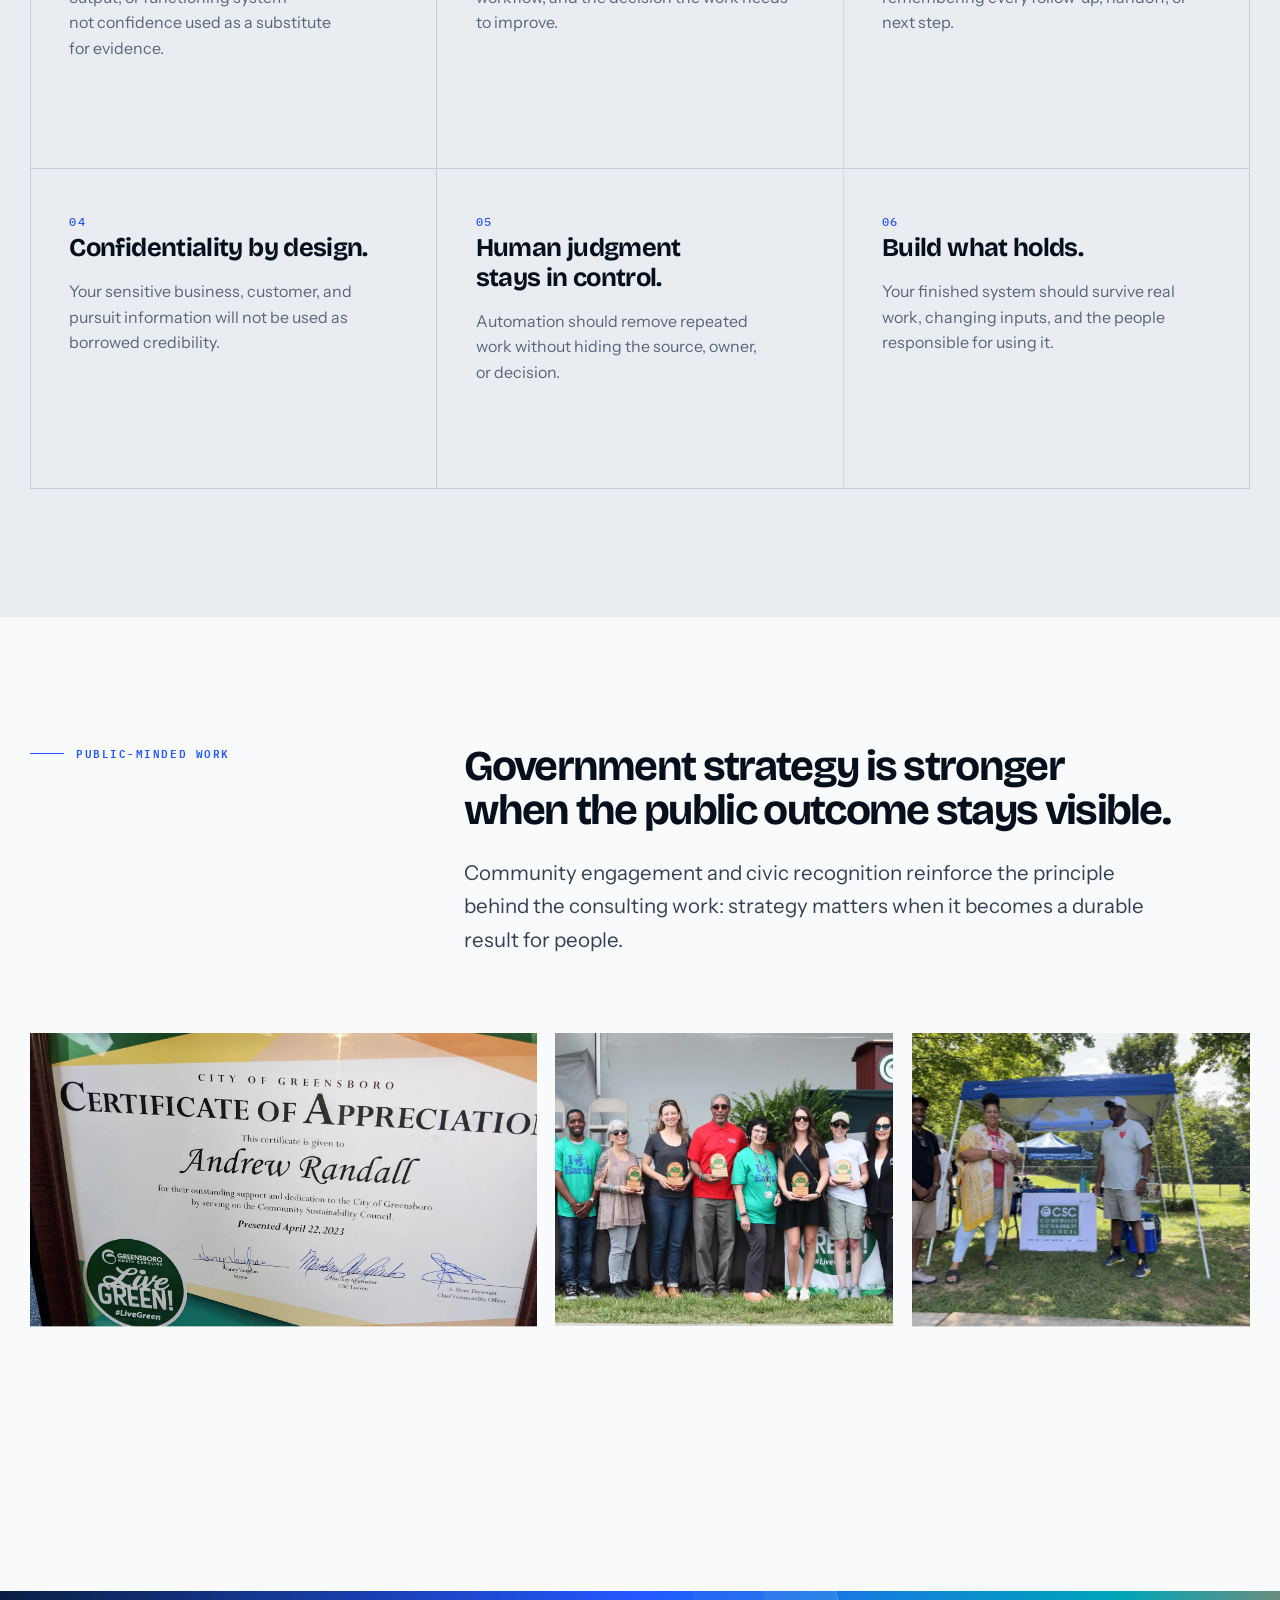
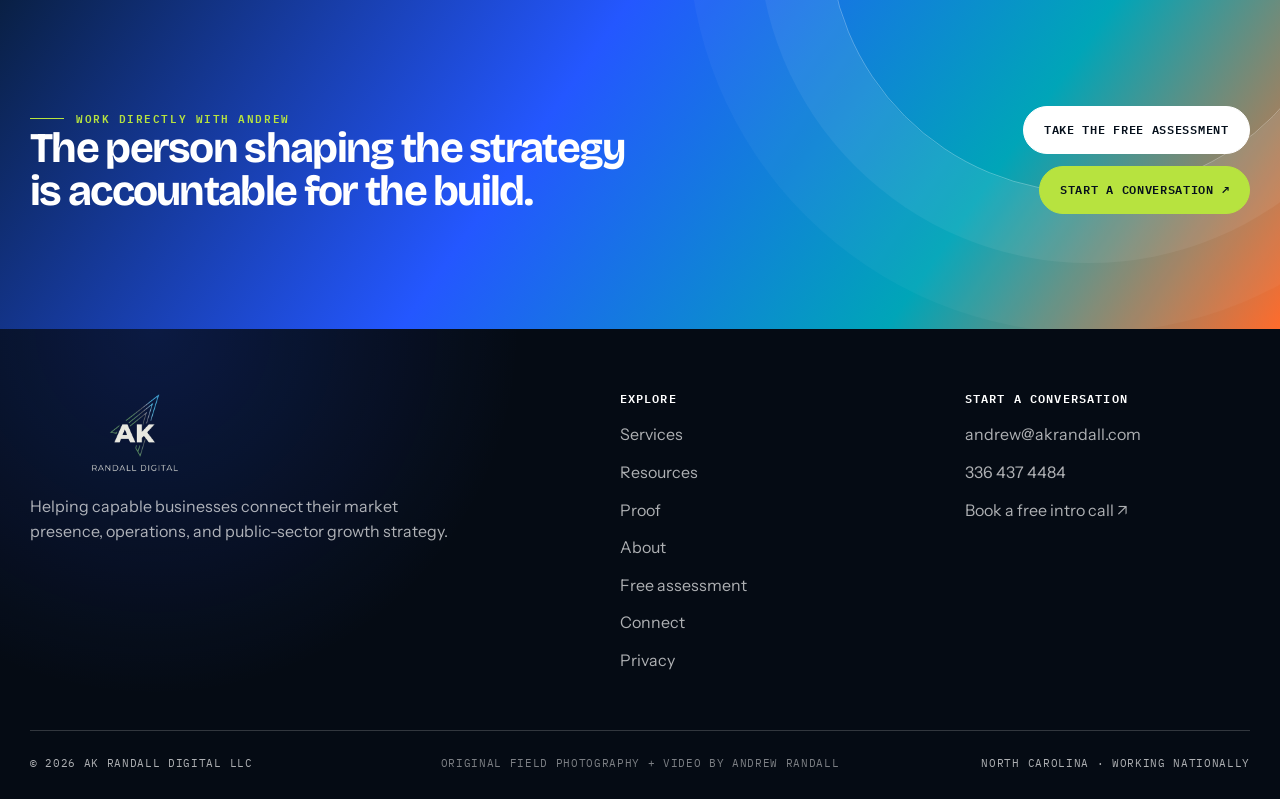
==== commit d672db7b: "data" ====
--- a/about.html
+++ b/about.html
@@ -4,7 +4,7 @@
   <meta charset="utf-8"><meta name="viewport" content="width=device-width, initial-scale=1">
   <title>About Andrew Randall | AK Randall Digital</title>
   <meta name="description" content="Work directly with Andrew Randall across business strategy, digital systems, public-sector growth, and the practical work required to connect them.">
-  <meta name="theme-color" content="#3D5AFE"><meta property="og:image" content="assets/brand/og-image.png"><link rel="icon" href="assets/brand/favicon.ico"><link rel="canonical" href="https://akrandall.com/about.html"><link rel="stylesheet" href="styles.css?v=20260722e"><script src="lead-config.js?v=20260721d"></script><script src="analytics.js?v=20260721b" defer></script><script src="script.js?v=20260722b" defer></script>
+  <meta name="theme-color" content="#3D5AFE"><meta property="og:image" content="assets/brand/og-image.png"><link rel="icon" href="assets/brand/favicon.ico"><link rel="canonical" href="https://akrandall.com/about.html"><link rel="stylesheet" href="styles.css?v=20260722f"><script src="lead-config.js?v=20260721d"></script><script src="analytics.js?v=20260721b" defer></script><script src="script.js?v=20260722c" defer></script>
 </head>
 <body>
   <a class="skip-link" href="#main">Skip to content</a>
@@ -12,9 +12,11 @@
   <main id="main">
     <section class="page-hero"><div class="wrap page-hero-grid"><div><span class="page-index">03 / ABOUT</span><p class="eyebrow" style="margin-top:24px">The person responsible for the work</p></div><div><h1 class="display">Your growth system should be built by someone who understands the full revenue chain.</h1><p class="page-intro">You should not have to translate the same problem between a strategist, a web team, an automation vendor, and a public-sector advisor. This practice connects those decisions in one place.</p><div class="hero-actions"><a class="button button--blue" href="assessment.html" data-assessment-cta="about-hero">Find my starting point</a><a class="button button--ghost" href="connect.html#schedule">Book a free intro call</a></div></div></div></section>
 
-    <section class="section"><div class="wrap bio-grid"><figure class="bio-photo" data-reveal><img src="assets/images/andrew-randall.webp" alt="Andrew Randall, founder of AK Randall Digital" width="1800" height="1350"><figcaption class="micro">Andrew Randall / Founder &amp; Strategy Lead</figcaption></figure><div class="bio-copy" data-reveal><p class="eyebrow">Experience you can use</p><h2 class="headline">Seventeen years across customer, sales, strategy, public-sector, and delivery work.</h2><p>Andrew Randall built AK Randall Digital after seeing the same growth problem from five positions: customer-facing retail, relationship development, complex selling, national public-sector pursuits, and the digital systems required to hold it all together.</p><p>That perspective helps you address the full problem—not just the website, the CRM, the proposal, or the workflow in isolation. The work is grounded in missed follow-up, difficult handoffs, long buying cycles, changing requirements, technical products, and buyers who need clear evidence.</p><p>You get one accountable partner who can connect business strategy, technical implementation, public-sector buying, and real-world delivery.</p><div class="timeline"><div class="timeline-item"><strong>Customer</strong><p>Understand how people decide, what earns trust, and where the buying conversation becomes unclear.</p></div><div class="timeline-item"><strong>Sales</strong><p>Build consistent follow-through so good opportunities do not depend on isolated bursts of effort.</p></div><div class="timeline-item"><strong>Strategy</strong><p>Connect your market position, evidence, timing, and stakeholder context.</p></div><div class="timeline-item"><strong>B2G</strong><p>Navigate government opportunities, proposals, portals, compliance, and cooperative contracts with practical experience.</p></div><div class="timeline-item"><strong>Systems</strong><p>Turn recurring operating problems into dashboards, workflows, software, and reusable structure.</p></div></div></div></div></section>
+    <section class="section"><div class="wrap bio-grid"><figure class="bio-photo" data-reveal><img src="assets/images/andrew-randall.webp" alt="Andrew Randall, founder of AK Randall Digital" width="1800" height="1350"><figcaption class="micro">Andrew Randall / Founder &amp; Strategy Lead</figcaption></figure><div class="bio-copy" data-reveal><p class="eyebrow">Experience you can use</p><h2 class="headline">Seventeen years across customer, sales, strategy, public-sector, and delivery work.</h2><p>Andrew Randall built the public-sector record on this site in under five years. It was not a five-year sales education: it was the application of a broader 17-year career in customer-facing work, relationship development, complex selling, strategy, and follow-through to a market with formal requirements and long buying cycles.</p><p>That perspective helps you address the full problem—not just the website, the CRM, the proposal, or the workflow in isolation. The work is grounded in missed follow-up, difficult handoffs, changing requirements, technical products, and buyers who need clear evidence.</p><p>You get one accountable partner who can connect business strategy, market readiness, technical implementation, public-sector buying, and real-world delivery.</p><div class="timeline"><div class="timeline-item"><strong>Customer</strong><p>Understand how people decide, what earns trust, and where the buying conversation becomes unclear.</p></div><div class="timeline-item"><strong>Sales</strong><p>Build consistent follow-through so good opportunities do not depend on isolated bursts of effort.</p></div><div class="timeline-item"><strong>Strategy</strong><p>Connect your market position, evidence, timing, and stakeholder context.</p></div><div class="timeline-item"><strong>B2G</strong><p>Build registration and vendor-portal readiness, marketing material, market intelligence, event strategy, proposals, compliance, and follow-through with practical experience.</p></div><div class="timeline-item"><strong>Systems</strong><p>Turn recurring operating problems into dashboards, workflows, websites, decision tools, and reusable structure.</p></div></div></div></div></section>
 
     <section class="section section--navy"><div class="wrap"><div class="section-heading" data-reveal><p class="eyebrow">Why this matters to you</p><div><h2 class="headline">Your market, operations, pursuit, and delivery should not be solved in isolation.</h2><p class="lead">The value comes from seeing where those layers disconnect—and building the practical bridge between them.</p></div></div><div class="chain"><article class="chain-step" data-reveal><span class="micro">MARKET</span><h3>Clarify your position</h3><p>Show the right buyer why your capability, category, buying path, and outcome belong together.</p></article><article class="chain-step" data-reveal><span class="micro">SYSTEM</span><h3>Make the strategy usable</h3><p>Create the digital infrastructure your team can rely on in daily work.</p></article><article class="chain-step" data-reveal><span class="micro">PURSUIT</span><h3>Navigate public buying</h3><p>Move through formal procurement, cooperative vehicles, compliance, evidence, and long cycles with more confidence.</p></article><article class="chain-step" data-reveal><span class="micro">FIELD</span><h3>Turn delivery into proof</h3><p>Connect what your team promised to work the buyer can see in the real world.</p></article></div></div></section>
+
+    <section class="about-build" aria-labelledby="about-build-title"><div class="wrap"><header class="about-build-heading" data-reveal><p class="eyebrow">Strategy that can become a working tool</p><div><h2 id="about-build-title">Advice is more useful when the same partner can help make it real.</h2><p>The broader body of work includes customer websites, assessment flows, cited public-data dashboards, interactive maps, structured archives, forms, Google-connected data workflows, reporting systems, and automated quality checks. That build experience changes what a strategy conversation can produce for you.</p></div></header><div class="about-build-grid"><article data-reveal><span>01 / MARKET</span><h3>Turn positioning into a buyer experience</h3><p>Carry the offer, message, proof, and next step into websites, capability material, presentations, and event follow-up people can actually use.</p></article><article data-reveal><span>02 / DECISION</span><h3>Make complex information inspectable</h3><p>Use assessments, dashboards, maps, evidence libraries, and structured reports to help customers or teams understand what matters and act on it.</p></article><article data-reveal><span>03 / OPERATIONS</span><h3>Connect the work behind the promise</h3><p>Build forms, trackers, document flows, calendars, notifications, data checks, and practical automations around the way work really moves.</p></article><article data-reveal><span>04 / GOVERNANCE</span><h3>Keep evidence, ownership, and privacy visible</h3><p>Design systems that distinguish verified facts from assumptions, protect sensitive information, and make responsibility clear as the work changes.</p></article></div></div></section>
 
     <section class="section"><div class="wrap"><div class="section-heading" data-reveal><p class="eyebrow">What you can expect</p><div><h2 class="headline">Clear work. Honest evidence. Systems that last.</h2></div></div><div class="values-grid"><article class="value-card" data-reveal><span class="card-number">01</span><h3 class="subhead">Proof over claims.</h3><p>You will see the installed work, submitted output, or functioning system—not confidence used as a substitute for evidence.</p></article><article class="value-card" data-reveal><span class="card-number">02</span><h3 class="subhead">Specificity over theater.</h3><p>We will name the real constraint, the actual workflow, and the decision the work needs to improve.</p></article><article class="value-card" data-reveal><span class="card-number">03</span><h3 class="subhead">Systems over heroics.</h3><p>Your result should not depend on one person remembering every follow-up, handoff, or next step.</p></article><article class="value-card" data-reveal><span class="card-number">04</span><h3 class="subhead">Confidentiality by design.</h3><p>Your sensitive business, customer, and pursuit information will not be used as borrowed credibility.</p></article><article class="value-card" data-reveal><span class="card-number">05</span><h3 class="subhead">Human judgment stays in control.</h3><p>Automation should remove repeated work without hiding the source, owner, or decision.</p></article><article class="value-card" data-reveal><span class="card-number">06</span><h3 class="subhead">Build what holds.</h3><p>Your finished system should survive real work, changing inputs, and the people responsible for using it.</p></article></div></div></section>
 
--- a/styles.css
+++ b/styles.css
@@ -1901,3 +1901,150 @@
   .resource-guide-actions { grid-column: auto; grid-template-columns: 1fr; margin-top: 12px; }
   .resource-use-grid li { min-height: 260px; padding: 30px; }
 }
+
+/* Expanded government-market scope + build capability */
+.b2g-scope {
+  position: relative;
+  overflow: hidden;
+  padding: 124px 0;
+  color: #fff;
+  background: radial-gradient(circle at 92% 10%,rgba(55,196,255,.12),transparent 32%),#06101d;
+}
+.b2g-scope::after {
+  content: '';
+  position: absolute;
+  top: -280px;
+  right: -280px;
+  width: 720px;
+  height: 720px;
+  border: 1px solid rgba(183,227,63,.2);
+  border-radius: 50%;
+  box-shadow: 0 0 0 84px rgba(183,227,63,.025),0 0 0 168px rgba(55,196,255,.02);
+  pointer-events: none;
+}
+.b2g-scope-heading,
+.about-build-heading {
+  position: relative;
+  z-index: 1;
+  display: grid;
+  grid-template-columns: .6fr 1.4fr;
+  gap: 72px;
+  align-items: start;
+  margin-bottom: 58px;
+}
+.b2g-scope-heading .eyebrow { color: var(--sage); }
+.b2g-scope-heading h2,
+.about-build-heading h2 {
+  max-width: 940px;
+  margin: 0 0 22px;
+  font: 720 clamp(3rem,5.4vw,5.8rem)/.9 var(--display);
+  letter-spacing: -.06em;
+}
+.b2g-scope-heading > div > p,
+.about-build-heading > div > p {
+  max-width: 760px;
+  margin: 0;
+  color: rgba(255,255,255,.66);
+  font-size: 1.08rem;
+  line-height: 1.7;
+}
+.b2g-scope-grid {
+  position: relative;
+  z-index: 1;
+  display: grid;
+  grid-template-columns: repeat(3,1fr);
+  border-top: 1px solid rgba(255,255,255,.16);
+  border-left: 1px solid rgba(255,255,255,.16);
+}
+.b2g-scope-grid article {
+  min-height: 310px;
+  padding: 34px;
+  border-right: 1px solid rgba(255,255,255,.16);
+  border-bottom: 1px solid rgba(255,255,255,.16);
+  background: linear-gradient(145deg,rgba(255,255,255,.035),transparent 70%);
+}
+.b2g-scope-grid span,
+.about-build-grid span {
+  color: var(--sage);
+  font: 650 .66rem/1.4 var(--mono);
+  letter-spacing: .1em;
+  text-transform: uppercase;
+}
+.b2g-scope-grid h3,
+.about-build-grid h3 {
+  max-width: 340px;
+  margin: 76px 0 16px;
+  font: 680 clamp(1.75rem,2.4vw,2.5rem)/.98 var(--display);
+  letter-spacing: -.04em;
+}
+.b2g-scope-grid p,
+.about-build-grid p {
+  max-width: 390px;
+  margin: 0;
+  color: rgba(255,255,255,.62);
+  line-height: 1.65;
+}
+.b2g-scope-note {
+  position: relative;
+  z-index: 1;
+  display: grid;
+  grid-template-columns: 1.25fr .75fr;
+  gap: 60px;
+  align-items: center;
+  margin-top: 38px;
+  padding: 30px 34px;
+  border: 1px solid rgba(183,227,63,.32);
+  background: rgba(183,227,63,.055);
+}
+.b2g-scope-note p { margin: 0; color: rgba(255,255,255,.72); line-height: 1.65; }
+.b2g-scope-note strong { color: #fff; }
+.b2g-scope-note > div { display: flex; flex-wrap: wrap; justify-content: flex-end; gap: 12px; }
+
+.about-build { padding: 124px 0; background: #eef3f7; }
+.about-build-heading .eyebrow { color: var(--blue); }
+.about-build-heading > div > p { color: var(--muted); }
+.about-build-grid {
+  display: grid;
+  grid-template-columns: repeat(2,1fr);
+  border-top: 1px solid var(--line);
+  border-left: 1px solid var(--line);
+  background: rgba(255,255,255,.38);
+}
+.about-build-grid article {
+  min-height: 320px;
+  padding: 40px;
+  border-right: 1px solid var(--line);
+  border-bottom: 1px solid var(--line);
+}
+.about-build-grid span { color: var(--blue); }
+.about-build-grid h3 { max-width: 520px; margin-top: 94px; }
+.about-build-grid p { color: var(--muted); }
+
+.footer-bottom.footer-bottom--with-credit {
+  display: grid;
+  grid-template-columns: 1fr auto 1fr;
+  align-items: start;
+}
+.footer-bottom--with-credit > span:last-child { text-align: right; }
+.footer-media-credit { color: rgba(255,255,255,.48); text-align: center; }
+
+@media (max-width: 980px) {
+  .b2g-scope-heading,.about-build-heading { grid-template-columns: 1fr; gap: 24px; }
+  .b2g-scope-grid { grid-template-columns: repeat(2,1fr); }
+  .b2g-scope-note { grid-template-columns: 1fr; gap: 24px; }
+  .b2g-scope-note > div { justify-content: flex-start; }
+  .footer-bottom.footer-bottom--with-credit { grid-template-columns: 1fr 1fr; }
+  .footer-media-credit { grid-column: 1 / -1; grid-row: 1; text-align: left; }
+}
+
+@media (max-width: 700px) {
+  .b2g-scope,.about-build { padding: 88px 0; }
+  .b2g-scope-grid,.about-build-grid { grid-template-columns: 1fr; }
+  .b2g-scope-grid article,.about-build-grid article { min-height: 270px; padding: 30px 26px; }
+  .b2g-scope-grid h3,.about-build-grid h3 { margin-top: 58px; }
+  .b2g-scope-note { padding: 26px; }
+  .b2g-scope-note > div { display: grid; }
+  .b2g-scope-note .button { width: 100%; }
+  .footer-bottom.footer-bottom--with-credit { grid-template-columns: 1fr; }
+  .footer-bottom--with-credit > span:last-child { text-align: left; }
+}
